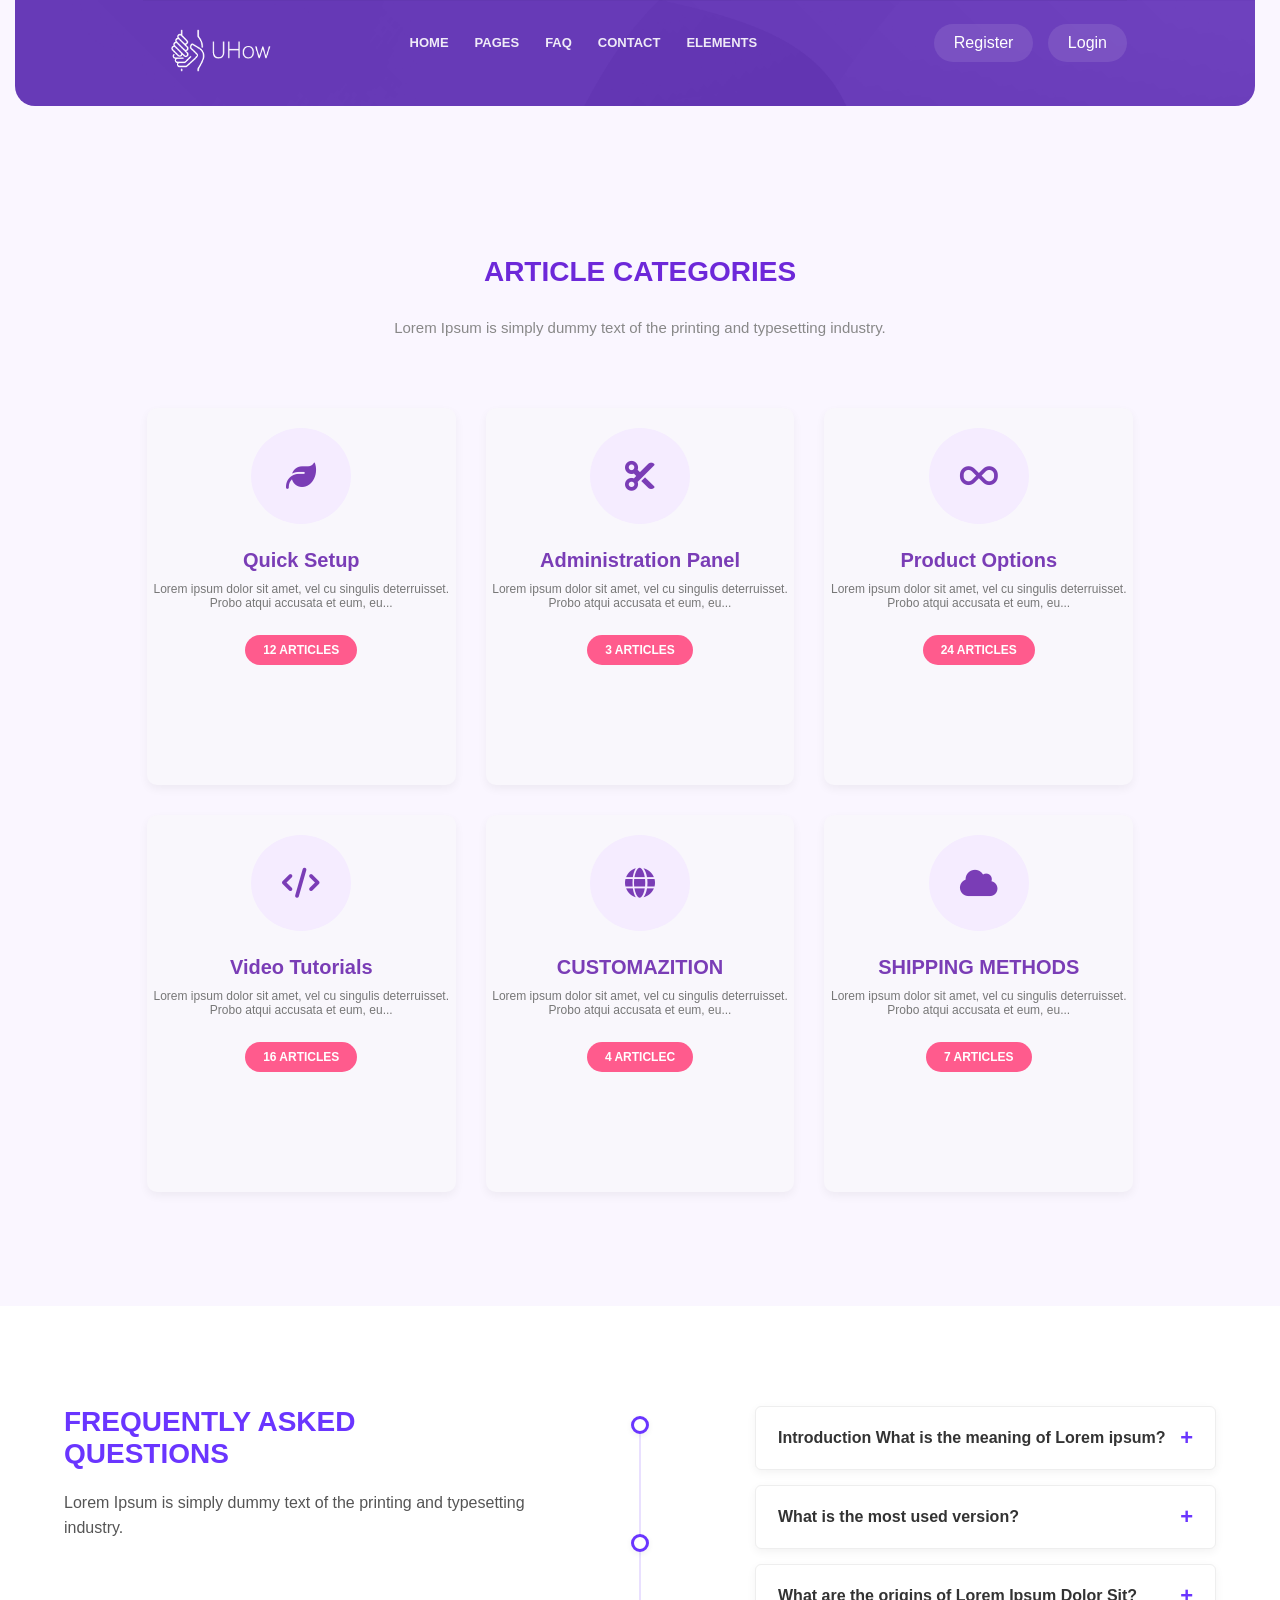
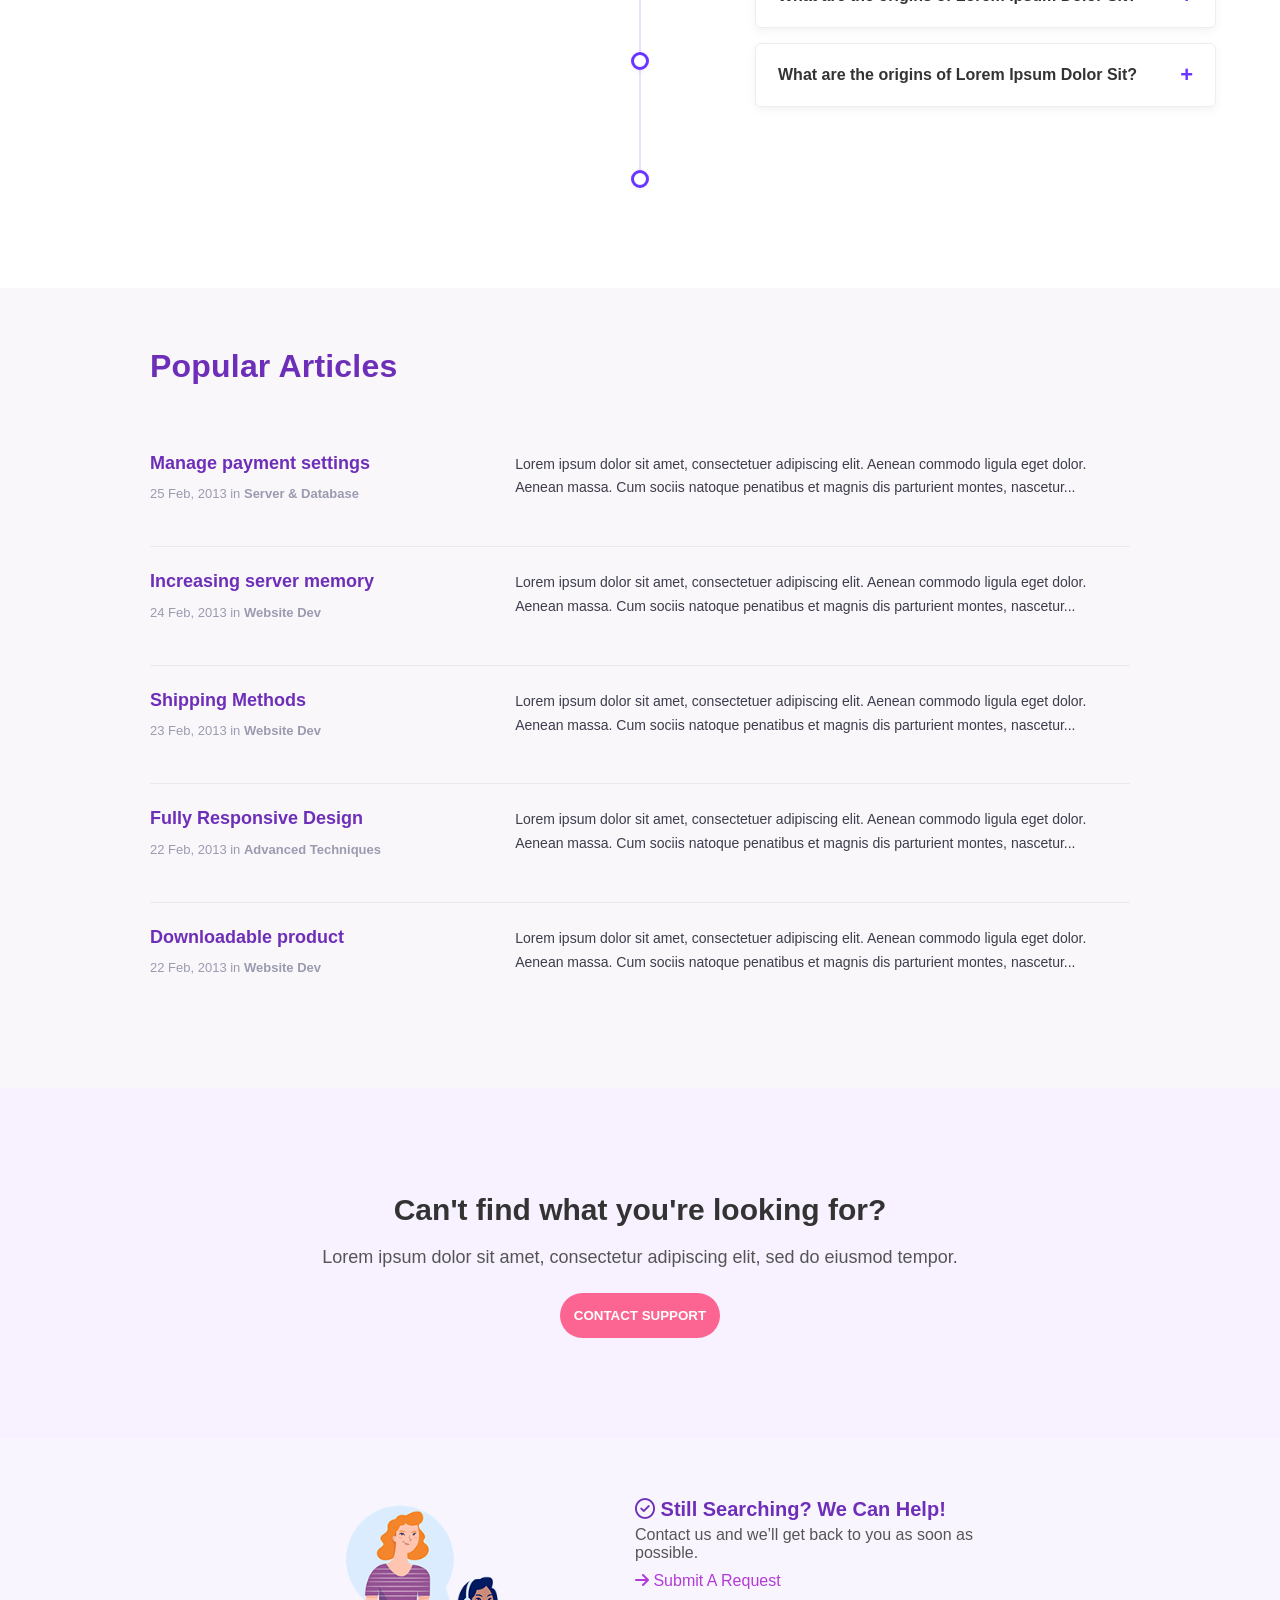
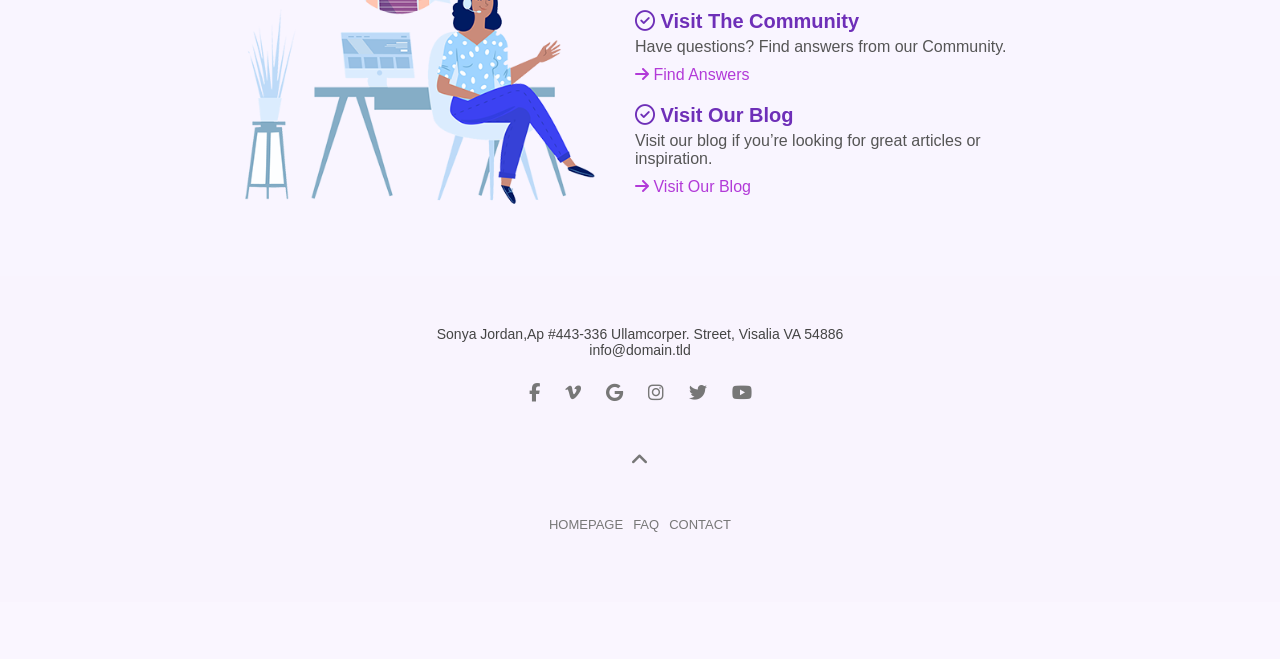
==== index.html @ 8808d0b6 "have changed header and base container by Damir. have added login poopup element into website. have " ====
<!DOCTYPE html>
<html lang="en">

<head>
    <meta charset="UTF-8">
    <meta name="viewport" content="width=device-width, initial-scale=1.0">
    <title>Knowledge Base</title>
    <link rel="stylesheet" href="main.css">
    <link rel="stylesheet" href="https://cdnjs.cloudflare.com/ajax/libs/font-awesome/6.5.0/css/all.min.css">

</head>

<body>

    <header class="header">
        <div class="page-wrapper header-ctr">
            <div class="navbar">
                <div class="logo">
                    <img class="logo-image" src="img/logo (1).png" alt="">
                </div>
                <nav>
                    <ul class="nav-links">
                        <li class="dropdown">
                            <a href="#">Home</a>
                            <div class="dropdown-menu">
                                <ul>
                                    <li><a href="#">Home One</a></li>
                                    <li><a href="#">Home Two</a></li>
                                    <li><a href="#">Home Three</a></li>
                                </ul>
                                <ul>
                                    <li><a href="#">Home Four</a></li>
                                    <li><a href="#">Home Five</a></li>
                                </ul>
                            </div>
                        </li>
                        <li class="dropdown-one">
                            <a href="#">PAGES</a>
                            <div class="dropdown-menu-one">
                                <ul>
                                    <li><a href="#">Article</a></li>
                                    <li><a href="#">Article Two</a></li>
                                    <li><a href="#">Catogory</a></li>
                                    <li><a href="#">Catogory Two</a></li>
                                    <li><a href="#">Tag</a></li>
                                    <li><a href="#">Video Guides</a></li>
                                    <li><a href="#">404 Error</a></li>
                                </ul>
                            </div>
                        </li>
                        <li class="dropdown-two">
                            <a href="#">FAQ</a>
                            <div class="dropdown-menu-two">
                                <ul>
                                    <li><a href="#">Faq</a></li>
                                    <li><a href="#">Faq Two</a></li>


                                </ul>
                            </div>
                        </li>


                        <li><a href="contact.html">Contact</a></li>
                        <li><a href="#">Elements</a></li>
                    </ul>
                </nav>


                <div class="buttons">
                    <a href="#" class="btn register">Register</a>
                    <a href="#" class="btn login" id="btnLoginForwardUI">Login</a>
                </div>
            </div>

            <div class="hero">
                <h1>Welcome to The Knowledge Base</h1>
                <p>How can we help you?</p>
                <div class="search-box">
                    <input type="text" placeholder="Enter search term here">
                    <button><i class="fa-solid fa-magnifying-glass"></i></button>

                </div>
            </div>
        </div>
    </header>

    <main>
        <section class="sctn-1">
            <div class="container">
                <h2 class="container-text">ARTICLE CATEGORIES</h2>
                <p class="container-prgrf">
                    Lorem Ipsum is simply dummy text of the printing and typesetting industry.
                </p>

                <div class="boxes">
                    <!-- 1-ci qutu -->
                    <div class="box">
                        <div class="article">
                            <span class="icone">
                                <i class="fa-solid fa-leaf"></i>
                            </span>
                            <h3 class="article-title">Quick Setup</h3>
                            <p class="article-desc">
                                Lorem ipsum dolor sit amet, vel cu singulis deterruisset. Probo atqui accusata et eum,
                                eu...
                            </p>
                            <a href="#" class="article-badge">12 ARTICLES</a>
                        </div>
                    </div>

                    <!-- 2-ci qutu -->
                    <div class="box">
                        <div class="article">
                            <span class="icone">
                                <i class="fa fa-scissors"></i>
                            </span>
                            <h3 class="article-title">Administration Panel</h3>
                            <p class="article-desc">
                                Lorem ipsum dolor sit amet, vel cu singulis deterruisset. Probo atqui accusata et eum,
                                eu...
                            </p>
                            <a href="#" class="article-badge">3 ARTICLES</a>
                        </div>
                    </div>

                    <!-- 3-cü qutu -->
                    <div class="box">
                        <div class="article">
                            <span class="icone">
                                <i class="fa-solid fa-infinity"></i>
                            </span>
                            <h3 class="article-title">Product Options</h3>
                            <p class="article-desc">
                                Lorem ipsum dolor sit amet, vel cu singulis deterruisset. Probo atqui accusata et eum,
                                eu...
                            </p>
                            <a href="#" class="article-badge">24 ARTICLES</a>
                        </div>
                    </div>
                    <!--4cü qutu-->
                    <div class="box">
                        <div class="article">
                            <span class="icone">
                                <i class="fa-solid fa-code"></i>

                            </span>
                            <h3 class="article-title">Video Tutorials</h3>
                            <p class="article-desc"> Lorem ipsum dolor sit amet, vel cu singulis deterruisset. Probo
                                atqui accusata et eum, eu...</p>
                            <a href="#" class="article-badge">16 ARTICLES</a>
                        </div>
                    </div>
                    <!--5ci qutu -->
                    <div class="box">
                        <div class="article">
                            <span class="icone">
                                <i class="fa-solid fa-globe"></i>

                            </span>
                            <h3 class="article-title">CUSTOMAZITION</h3>
                            <p class="article-desc"> Lorem ipsum dolor sit amet, vel cu singulis deterruisset. Probo
                                atqui accusata et eum, eu...</p>
                            <a href="#" class="article-badge">4 ARTICLEC</a>
                        </div>
                    </div>
                    <!--6cı qutu-->
                    <div class="box">
                        <div class="article">
                            <span class="icone">
                                <i class="fa-solid fa-cloud"></i>


                            </span>
                            <h3 class="article-title">SHIPPING METHODS</h3>
                            <p class="article-desc"> Lorem ipsum dolor sit amet, vel cu singulis deterruisset. Probo
                                atqui accusata et eum, eu...</p>
                            <a href="#" class="article-badge">7 ARTICLES</a>
                        </div>
                    </div>
                </div>
            </div>
        </section>
        <section class="large">
            <div class="large-container">
                <div class="questions">
                    <!-- Sol tərəf -->
                    <div class="left">
                        <h2 class="left-heading">FREQUENTLY ASKED QUESTIONS</h2>
                        <p class="left-text">Lorem Ipsum is simply dummy text of the printing and typesetting industry.
                        </p>
                    </div>
                    <!--sag teref-->
                    <div class="timeline">
                        <div class="timeline-line"></div>
                        <div class="timeline-point"></div>
                        <div class="timeline-point"></div>
                        <div class="timeline-point"></div>
                        <div class="timeline-point"></div>
                    </div>
                    <div class="right">
                        <div class="faq-item">
                            <div class="faq-question">
                                <span>Introduction What is the meaning of Lorem ipsum?</span>
                                <span class="icon">+</span>
                            </div>
                            <div class="faq-answer">
                                <p>Literally it does not mean anything. It is a sequence of words without a sense of
                                    Latin derivation that make up a text also known as filler text, fictitious, blind or
                                    placeholder</p>
                            </div>
                        </div>

                        <div class="faq-item">
                            <div class="faq-question">
                                <span>What is the most used version?</span>
                                <span class="icon">+</span>
                            </div>
                            <div class="faq-answer">
                                <p>The Lorem Ipsum text is used to fill spaces designated to host texts that have not
                                    yet been published. They use programmers, graphic designers, typographers to get a
                                    real impression of the digital / advertising / editorial product they are working
                                    on.</p>
                            </div>
                        </div>

                        <div class="faq-item">
                            <div class="faq-question">
                                <span>What are the origins of Lorem Ipsum Dolor Sit?</span>
                                <span class="icon">+</span>
                            </div>
                            <div class="faq-answer">
                                <p>Duis aute irure dolor in reprehenderit in voluptate velit esse cillum dolore eu
                                    fugiat nulla pariatur. Excepteur sint occaecat cupidatat proident.</p>
                            </div>
                        </div>
                        <div class="faq-item">
                            <div class="faq-question">
                                <span>What are the origins of Lorem Ipsum Dolor Sit?</span>
                                <span class="icon">+</span>
                            </div>
                            <div class="faq-answer">
                                <p>Its origins date back to 45 BC. In fact, his words were randomly extracted from the
                                    De finibus bonorum et malorum , a classic of Latin literature written by Cicero over
                                    2000 years ago</p>
                            </div>
                        </div>
                    </div>
                </div>
            </div>
        </section>
        <!--section3----->
        <section class="popular-articles">
            <div class="list">
                <h2 class="list__heading">Popular Articles</h2>
                <ul class="list__articles">
                    <!--list1-->

                    <li class="list__item">
                        <a href="setting" class="list__link">
                            <div class="list__content">
                                <div class="list__header">
                                    <h3 class="list__title">Manage payment settings</h3>
                                    <span class="list__meta">25 Feb, 2013 in <b>Server & Database</b></span>
                                </div>
                                <p class="list__text">
                                    Lorem ipsum dolor sit amet, consectetuer adipiscing elit. Aenean commodo ligula eget
                                    dolor. Aenean massa. Cum sociis natoque penatibus et magnis dis parturient montes,
                                    nascetur...
                                </p>
                            </div>
                        </a>
                    </li>
                    <!--list2-->
                    <li class="list__item">
                        <a href="setting" class="list__link">
                            <div class="list__content">
                                <div class="list__header">
                                    <h3 class="list__title">Increasing server memory</h3>
                                    <span class="list__meta">24 Feb, 2013 in <b> Website Dev</b></span>
                                </div>
                                <p class="list__text">Lorem ipsum dolor sit amet, consectetuer adipiscing elit. Aenean
                                    commodo ligula eget dolor. Aenean massa. Cum sociis natoque penatibus et magnis dis
                                    parturient montes, nascetur...</p>
                            </div>
                        </a>
                    </li>
                    <!--list3-->
                    <li class="list__item">
                        <a href="setting" class="list__link">
                            <div class="list__content">
                                <div class="list__header">
                                    <h3 class="list__title">Shipping Methods</h3>
                                    <span class="list__meta">23 Feb, 2013 in <b>Website Dev</b></span>
                                </div>
                                <p class="list__text">Lorem ipsum dolor sit amet, consectetuer adipiscing elit. Aenean
                                    commodo ligula eget dolor. Aenean massa. Cum sociis natoque penatibus et magnis dis
                                    parturient montes, nascetur...</p>
                            </div>
                        </a>
                    </li>
                    <!--list4-->
                    <li class="list__item">
                        <a href="settings" class="list__link">
                            <div class="list__content">
                                <div class="list__header">
                                    <h3 class="list__title">Fully Responsive Design</h3>
                                    <span class="list__meta">22 Feb, 2013 in <b> Advanced Techniques</b></span>
                                </div>
                                <p class="list__text">Lorem ipsum dolor sit amet, consectetuer adipiscing elit. Aenean
                                    commodo ligula eget dolor. Aenean massa. Cum sociis natoque penatibus et magnis dis
                                    parturient montes, nascetur...

                                </p>
                            </div>
                        </a>
                    </li>
                    <!--list5-->
                    <li class="list__item">
                        <a href="settings" class="list__link">
                            <div class="list__content">
                                <div class="list__header">
                                    <h3 class="list__title">Downloadable product</h3>
                                    <span class="list__meta">22 Feb, 2013 in <b>Website Dev</b></span>
                                </div>
                                <p class="list__text">Lorem ipsum dolor sit amet, consectetuer adipiscing elit. Aenean
                                    commodo ligula eget dolor. Aenean massa. Cum sociis natoque penatibus et magnis dis
                                    parturient montes, nascetur...</p>
                            </div>
                        </a>
                    </li>
                </ul>



            </div>
        </section>
        <section class="contact-support">
            <div class="support">
                <div class="find">
                    <h2 class="looking">Can't find what you're looking for?</h2>
                    <p class="port">
                        Lorem ipsum dolor sit amet, consectetur adipiscing elit, sed do eiusmod tempor.
                    </p>
                    <button class="btn-support">CONTACT SUPPORT</button>
                </div>
            </div>
        </section>

        <!-- Section 5 -->
        <section class="search">
            <div class="reception">
                <div class="girls">
                    <img src="img/image-1.png" alt="Support illustration" />
                </div>
                <div class="information">
                    <div class="stil">
                        <h4 class="help"><i class="fa-regular fa-circle-check"></i>
                            Still Searching? We Can Help!</h4>
                        <p class="prgrf-stil">
                            Contact us and we’ll get back to you as soon as possible.
                        </p>
                        <a href="#"><i class="fa-solid fa-arrow-right"></i>
                            Submit A Request</a>
                    </div>

                    <div class="stil">
                        <h4 class="help"><i class="fa-regular fa-circle-check"></i>
                            Visit The Community</h4>
                        <p class="prgrf-stil">
                            Have questions? Find answers from our Community.
                        </p>
                        <a href="#"><i class="fa-solid fa-arrow-right"></i>
                            Find Answers</a>
                    </div>

                    <div class="stil">
                        <h4 class="help"><i class="fa-regular fa-circle-check"></i>
                            Visit Our Blog</h4>
                        <p class="prgrf-stil">
                            Visit our blog if you’re looking for great articles or inspiration.
                        </p>
                        <a href="#"><i class="fa-solid fa-arrow-right"></i>
                            Visit Our Blog</a>
                    </div>
                </div>
            </div>
        </section>
    </main>
    <footer>
        <div class="footer-page">
            <div class="footer-container">
                <div class="footer-large">
                    <p class="footer-prgrf">Sonya Jordan,Ap #443-336 Ullamcorper. Street, Visalia VA 54886</p>
                    <p class="prgrf2">info@domain.tld</p>
                </div>

                <ul class="footer-list">
                    <li><a class="footer-icon" href="#"><i class="fa-brands fa-facebook-f"></i></a></li>
                    <li><a class="footer-icon" href="#"><i class="fa-brands fa-vimeo-v"></i></a></li>
                    <li><a class="footer-icon" href="#"><i class="fa-brands fa-google"></i></a></li>
                    <li><a class="footer-icon" href="#"><i class="fa-brands fa-instagram"></i></a></li>
                    <li><a class="footer-icon" href="#"><i class="fa-brands fa-twitter"></i></a></li>
                    <li><a class="footer-icon" href="#"><i class="fa-brands fa-youtube"></i></a></li>
                </ul>

                <div class="footer-arrow">
                    <a href="#"><i class="fa-solid fa-angle-up"></i></a>
                </div>

                <div class="footer-bottom">
                    <a href="#">HOMEPAGE</a>

                    <a href="#">FAQ</a>

                    <a href="#">CONTACT</a>
                </div>
            </div>
        </div>
    </footer>


    <div class="login-popup" id="popupLogin">
        <div class="popup-ctr">
            <div class="popup-items">
                <div class="popup-item">
                    <label for="">Login :</label>
                    <input type="text" name="login" id="login">
                </div>
                <div class="popup-item">
                    <label for="">Password :</label>
                    <input type="password" name="password" id="password">
                </div>
            </div>
            <div class="popup-controls">
                <button id="btnLogin">Login</button>
            </div>
        </div>
        <div id="btnClose">
            <svg width="800px" height="800px" viewBox="0 0 24 24" fill="none" xmlns="http://www.w3.org/2000/svg">
                <g id="Menu / Close_SM">
                    <path id="Vector" d="M16 16L12 12M12 12L8 8M12 12L16 8M12 12L8 16" stroke="#ff0000" stroke-width="2"
                        stroke-linecap="round" stroke-linejoin="round" />
                </g>
            </svg>
        </div>
    </div>
    <script src="script.js"></script>
</body>

</html>
---- main.css ----
* {
    margin: 0;
    padding: 0;
    box-sizing: border-box;
}

body {
    font-family: Arial, sans-serif;
}

.page-wrapper {

    background-image: url('img/header-bg-2.png');
    background-size: cover;
    color: white;
    width: calc(100% - 40px);
    margin: 0 15px;
    border-bottom-right-radius: 20px;
    border-bottom-left-radius: 20px;
}

.header-ctr {
    padding-inline: 10%;
}

.navbar {
    display: flex;
    justify-content: space-between;
    align-items: center;
    padding: 20px 128px;
}


.nav-links {
    list-style: none;
    display: flex;
    gap: 30px;
    align-items: center;
    position: relative;
}

.nav-links li {
    position: relative;
}

.nav-links a {
    text-decoration: none;
    color: white;
    font-weight: 500;
    text-transform: uppercase;
    transition: 0.3s;
}

.nav-links a:hover {
    color: #d1b3ff;
}


.dropdown,
.dropdown-one,
.dropdown-two {
    position: relative;
    z-index: 10;

}

.dropdown-menu,
.dropdown-menu-one,
.dropdown-menu-two {
    position: absolute;
    opacity: 0;
    visibility: hidden;
    pointer-events: none;
    transition: opacity .18s ease, transform .18s ease;
    z-index: 9;
}


.dropdown-menu {
    display: flex;
    gap: 0 20px;
    min-width: 360px;
    left: 50%;
    transform: translateX(-50%) translateY(0);
    background: #c9aad4;
    padding: 16px;
    box-shadow: 0 8px 20px rgba(0, 0, 0, 0.12);
    border-radius: 2px;
}

.dropdown:hover .dropdown-menu,
.dropdown-one:hover .dropdown-menu-one,
.dropdown-two:hover .dropdown-menu-two {
    opacity: 1;
    visibility: visible;
    pointer-events: auto;
    transform: translateY(0);
}


.dropdown a,
.dropdown-one a,
.dropdown-two a {
    text-decoration: none;
    color: #333;
    font-weight: 500;
    padding: 8px 12px;
    display: inline-block;
    transition: color 0.2s ease;
}

.dropdown a:hover,
.dropdown-one a:hover,
.dropdown-two a:hover {
    color: #007bff;
}


.dropdown-menu-one,
.dropdown-menu-two {
    left: 50%;
    transform: translateX(-50%) translateY(0);
    background: #c9aad4;
    padding: 14px;
    box-shadow: 0 8px 20px rgba(0, 0, 0, 0.12);
    border-radius: 2px;
    min-width: 200px;
}



.buttons .btn {
    text-decoration: none;
    background-color: rgba(255, 255, 255, 0.1);
    padding: 10px 20px;
    border-radius: 30px;
    color: rgb(255, 255, 255);
    margin-left: 10px;
    transition: 0.3s;
}

.buttons .btn:hover {
    background-color: rgba(255, 255, 255, 0.3);
}

button i {
    color: #6b3acb;
    font-size: 18px;
}



.hero {
    text-align: center;
    padding-block: 150px;
    display: none;
}

.hero h1 {
    font-size: 36px;
    font-weight: bold;
}

.hero p {
    font-size: 18px;
    color: #ddd;
    margin-top: 10px;
}

.search-box {
    margin-top: 30px;
    display: inline-flex;
    align-items: center;
    background-color: white;
    border-radius: 6px;
    overflow: hidden;
}

.search-box input {
    border: none;
    padding: 15px 20px;
    width: 350px;
    font-size: 16px;
}

.search-box button {
    background: none;
    border: none;
    font-size: 20px;
    padding: 10px 15px;
    cursor: pointer;
    color: #6b3acb;
}

/*======================CONTAINER====================*/
.sctn-1 {
    height: 700px;

}

.container-text {
    font-size: 40px;
    color: #6b3acb;
    display: flex;
    justify-content: center;
    padding-top: 90px;
}

.container-prgrf {

    display: flex;
    justify-content: center;
    line-height: 60px;
}

/*================article categories===========*/
body {
    font-family: "Poppins", sans-serif;
    background-color: #faf6ff;
    color: #333;
    margin: 0;
    padding: 0;
}

.sctn-1 {
    text-align: center;
    padding: 60px 20px;
    height: 1200px;
}

.container-text {
    color: #6d28d9;
    font-size: 28px;
    font-weight: 600;
    margin-bottom: 10px;
    text-transform: uppercase;
}

.container-prgrf {
    color: #888;
    font-size: 15px;
    margin-bottom: 50px;
}

.boxes {
    display: flex;
    justify-content: center;

    gap: 30px;
    flex-wrap: wrap;
}

.box {
    background: #f9f7fc;
    border-radius: 10px;
    box-shadow: 0 4px 10px rgba(0, 0, 0, 0.05);
    width: calc((100% - 30px) / 4);
    height: 377px;
    padding: 40px 25px;
    transition: 0.3s ease;

}

.box:hover {
    transform: translateY(-5px);
    box-shadow: 0 8px 20px rgba(0, 0, 0, 0.1);
}

.icone {
    background: #f5ecff;
    border-radius: 50%;
    width: 118px;
    height: 114px;
    display: flex;
    justify-content: center;
    align-items: center;
    margin: 0 auto 25px auto;
    font-size: 40px;
    color: #7a3db6;
}

.article-title {
    color: #7a3db6;
    font-size: 28px;
    font-weight: 600;
    margin-bottom: 10px;
}

.article-desc {
    color: #777;
    font-size: 16px;
    margin-bottom: 25px;
}

.article-badge {
    display: inline-block;
    background: #ff5b8d;
    color: white;
    font-size: 12px;
    font-weight: 600;
    padding: 8px 18px;
    border-radius: 20px;
    text-decoration: none;
    transition: 0.3s;
}

.article-badge:hover {
    background: #e14a7a;
}

/*===============section 2===================*/
.large {
    padding: 100px 0;
    background-color: #fff;
}

.large-container {
    width: 90%;
    max-width: 1200px;
    margin: 0 auto;
}

.questions {
    display: flex;
    align-items: flex-start;
    justify-content: space-between;
    gap: 80px;
}

.left {
    flex: 1;
}

.left-heading {
    color: #6a35ff;
    font-size: 28px;
    font-weight: 700;
    margin-bottom: 20px;
}

.left-text {
    color: #555;
    line-height: 1.6;
}

.questions {
    display: grid;
    grid-template-columns: 1fr 70px 1fr;
    align-items: start;
    gap: 0 80px;
}

.timeline {
    position: relative;
    display: flex;
    flex-direction: column;
    align-items: center;
    gap: 100px;
    padding-top: 10px;
}

.timeline .timeline-line {
    position: absolute;
    top: 12px;
    bottom: 12px;
    left: 50%;
    width: 2px;
    transform: translateX(-50%);
    background: #e9e0ff;
    z-index: 1;
    border-radius: 2px;
}


.timeline-point {
    z-index: 2;
    width: 18px;
    height: 18px;
    border-radius: 50%;
    border: 3px solid #6a35ff;
    background: white;
    box-shadow: 0 2px 6px rgba(0, 0, 0, 0.06);
    transition: background-color 0.25s, transform 0.25s, border-color 0.25s;
}


.timeline-point.active {
    background: #6a35ff;
    transform: scale(1.05);
    border-color: #6a35ff;
}


.right {
    flex: 1;
    display: flex;
    flex-direction: column;
    gap: 15px;
}

.faq-item {
    border: 1px solid #eee;
    border-radius: 6px;
    padding: 18px 22px;
    box-shadow: 0 3px 10px rgba(0, 0, 0, 0.05);
    background: #fff;
    transition: all 0.3s ease;
}

.faq-item:hover {
    box-shadow: 0 5px 15px rgba(0, 0, 0, 0.1);
}

.faq-question {
    display: flex;
    justify-content: space-between;
    align-items: center;
    cursor: pointer;
    font-weight: 600;
    color: #333;
}

.icon {
    font-size: 22px;
    color: #6a35ff;
    transition: transform 0.3s ease;
}

.faq-answer {
    display: none;
    margin-top: 10px;
    color: #555;
    line-height: 1.5;
}

.faq-item.active .faq-answer {
    display: block;
}

.faq-item.active .icon {
    transform: rotate(45deg);
}

/*=====================section3===============*/
.popular-articles {
    background: #faf7fb;
    padding: 60px 24px;
    height: 800px;
    color: #333443;
}

.popular-articles .list {
    max-width: 980px;
    margin: 0 auto;
}


.list__heading {
    font-size: 32px;
    font-weight: 700;
    color: #6e2fb8;
    margin: 0 0 44px 0;
    letter-spacing: 0.2px;
}


.list__articles {
    list-style: none;
    margin: 0;
    padding: 0;
}

.list__item {
    padding: 24px 0;
    border-bottom: 1px solid rgba(0, 0, 0, 0.06);
    display: block;
}

.list__link {
    display: block;
    text-decoration: none;
    color: inherit;
    padding: 0;
}

.list__content {
    display: flex;
    gap: 32px;
    align-items: flex-start;
}


.list__header {
    flex: 0 0 34%;
    min-width: 200px;
}


.list__title {
    margin: 0 0 10px 0;
    font-size: 18px;
    font-weight: 700;
    color: #6e2fb8;
    line-height: 1.2;
}

.list__meta {
    display: inline-block;
    font-size: 13px;
    color: #9b9bb0;
}

.list__text {
    flex: 1 1 66%;
    margin: 0;
    font-size: 14px;
    line-height: 1.7;
    color: #333443;
    opacity: 0.95;
}


.list__link:focus,
.list__link:hover {
    outline: none;
    background: rgba(110, 47, 184, 0.03);
}

.list__link:focus .list__title,
.list__link:hover .list__title {
    text-decoration: underline;
}

.list__item:last-child {
    border-bottom: none;
    padding-bottom: 0;
}

/*=================section 4=============*/

.support {
    width: 100%;
    height: 350px;
    display: flex;
    justify-content: center;
    align-items: center;
    background: #f8f1ff;
    text-align: center;
    flex-direction: column;
}

.looking {
    font-size: 30px;
    line-height: 45px;
    margin-bottom: 15px;
    color: #333;
}

.port {
    font-size: 18px;
    color: #555;
    margin-bottom: 25px;
}

.btn-support {
    border-radius: 25px;
    height: 45px;
    background-color: #fc6591;
    color: white;
    width: 160px;
    font-weight: bold;
    border: none;
    cursor: pointer;
    transition: background-color 0.3s ease;
}

.btn-support:hover {
    background-color: #ff4d84;
}

/* SEARCH SECTION */
.reception {
    display: flex;
    justify-content: center;
    align-items: center;
    gap: 40px;
    flex-wrap: wrap;
    padding: 60px 20px;
    background-color: #f9f5ff;
}

.girls img {
    width: 350px;
    max-width: 100%;
}

.information {
    max-width: 400px;
}

.help {
    font-size: 20px;
    color: #6e2fb8;
    margin-bottom: 5px;
}

.prgrf-stil {
    color: #555;
    font-size: 16px;
    margin-bottom: 10px;
}

a {
    display: inline-block;
    color: #b23ad8;
    text-decoration: none;
    font-weight: 500;
    margin-bottom: 20px;
}

a:hover {
    text-decoration: underline;
}

/*===============footer==========*/
.footer-page {
    background-color: #f9f4fe;
    padding: 50px 0;
    text-align: center;
}

.footer-container {
    display: flex;
    flex-direction: column;
    align-items: center;
    gap: 25px;
}

.footer-prgrf,
.prgrf2 {
    color: #444;
    font-size: 14px;
    margin: 0;
}

.footer-list {
    display: flex;
    justify-content: center;
    align-items: center;
    gap: 25px;
    list-style: none;
    padding: 0;
    margin: 0;
}

.footer-icon {
    color: #777;
    font-size: 18px;
    transition: color 0.3s ease;
}

.footer-icon:hover {
    color: #5c00e6;
}

.footer-arrow {
    font-size: 20px;
}

.footer-arrow a {
    color: #777;
    transition: color 0.3s ease;
}

.footer-arrow a:hover {
    color: #5c00e6;
}

.footer-bottom {
    display: flex;
    justify-content: center;
    align-items: center;
    gap: 10px;
}

.footer-bottom a {
    text-decoration: none;
    color: #777;
    font-size: 13px;
    transition: color 0.3s ease;
}

.footer-bottom a:hover {
    color: #5c00e6;
}


/*================@media secren and========*/
@media screen and (max-width: 1000px) {

    .nav-links a {

        display: none;
    }

    .buttons {
        display: none;
    }
}

@media screen and (min-width: 1000px) {
    .logo-image {
        width: 100px;
    }

}

@media screen and (min-width:960px) and (max-width:1410px) {
    .box {
        width: calc((100% - 5px) / 4);
        height: 377px;
        padding: 20px 2px;

    }

    .icone {
        width: 100px;
        height: 96px;
        font-size: 30px;

    }

    .article-title {

        font-size: 20px;


    }

    .article-desc {
        color: #777;
        font-size: 12px;
        margin-bottom: 25px;
    }

    .article-badge {

        font-size: 12px;
        font-weight: 600;
        padding: 8px 18px;

    }
}

@media screen and (min-width:640px) and (max-width:960px) {
    .box {
        width: calc((100% - 5px) / 3);
        height: 327px;
        padding: 20px 2px;

    }

    .popular-articles {
        height: 1195px;

    }

    .sctn-1 {

        height: 1356px;
    }

    .article-desc {

        font-size: 13px;

    }

    .article-title {

        font-size: 23px;


    }

}

@media screen and (max-width:940px) {
    .list__content {
        display: inline-block;
    }

}

@media screen and (max-width:768px) {
    .box {
        width: calc((100% - 5px) / 1);
        height: 327px;
        padding: 20px 2px;

    }

    .sctn-1 {

        height: 2418px;
    }

}

@media screen and (max-width:640px) {
    .timeline {
        display: none;
    }

    .questions {
        display: inline;
    }

    .popular-articles {
        height: 1192px;

    }

}

@media screen and (max-width:383px) {
    .popular-articles {
        height: 1280px;

    }

    .search-box input {

        width: 197px;
        font-size: 15px;
    }
}

@media screen and (max-width:470px) {

    .search-box input {

        width: 197px;
        font-size: 15px;
    }

    .sctn-1 {
        height: 2490px;
    }
}




/*=====================CONTACT.HTML================*/





.navbar {

    color: #fff;
    padding: 18px 0;
    position: sticky;
    top: 0;
    z-index: 50;
    box-shadow: 0 1px 0 rgba(0, 0, 0, 0.03) inset;
}

.navbar .logo {
    color: #fff;
    font-weight: 700;
    font-size: 20px;
    margin-left: 28px;
    text-decoration: none;
    display: inline-block;
}

.navbar nav {
    float: right;
    margin-right: 28px;
}

.navbar nav ul {
    margin: 0;
    padding: 0;
    list-style: none;
    display: flex;
    gap: 22px;
    align-items: center;
}

.navbar nav a {
    color: rgba(255, 255, 255, 0.95);
    text-decoration: none;
    text-transform: uppercase;
    font-weight: 600;
    font-size: 13px;
    opacity: 0.95;
    padding: 6px 2px;
}

.navbar nav a.active {
    color: #fff;
    border-bottom: 2px solid rgba(255, 255, 255, 0.12);
    padding-bottom: 4px;
}


main.contact {
    max-width: 1100px;
    margin: 36px auto;
    padding: 0 20px 80px;
}


main.contact .card {
    background: #fff;
    border-radius: 4px;
    padding: 44px;
    box-shadow: 0 10px 30px rgba(22, 10, 40, 0.06);
}

main.contact h1 {
    margin: 0 0 14px;
    font-size: 34px;
    color: #222;
}

main.contact p {
    margin: 0 0 28px;
    color: #666;
    line-height: 1.6;
}


.card .two-col {
    display: grid;
    grid-template-columns: 1fr 320px;
    gap: 36px;
    align-items: start;
}


.two-col .contact-form {
    width: 100%;
}

.contact-form label {
    display: block;
    margin-bottom: 6px;
    color: #444;
    font-size: 13px;
}

.contact-form input[type="text"],
.contact-form input[type="email"],
.contact-form textarea {
    width: 100%;
    padding: 12px 14px;
    border: 1px solid #efeaf3;
    border-radius: 3px;
    background: #fff;
    font-size: 14px;
    color: #333;
    margin-bottom: 16px;
    outline: none;
    transition: box-shadow .15s ease, border-color .15s ease;
}

.contact-form input:focus,
.contact-form textarea:focus {
    border-color: rgba(106, 53, 255, 0.22);
    box-shadow: 0 6px 18px rgba(106, 53, 255, 0.06);
}

.contact-form textarea {
    min-height: 140px;
    resize: vertical;
}

.contact-form button {
    background: #ff6b9a;
    color: #fff;
    border: none;
    padding: 10px 22px;
    border-radius: 22px;
    font-weight: 700;
    cursor: pointer;
    box-shadow: 0 6px 18px rgba(255, 107, 154, 0.12);
    transition: transform .12s ease, box-shadow .12s ease;
}

.contact-form button:hover {
    transform: translateY(-2px);
}


.contact-info {
    font-size: 14px;
    color: #9472f0;
}

.contact-info h3 {
    margin: 0 0 14px;
    color: #222;
    font-size: 18px;
}

.contact-info p {
    margin: 8px 0;
    color: #6a35ff;
}

.breadcrumb {
    color: #999;
    font-size: 13px;
    margin-bottom: 12px;
}

/*================ @media screen and=============== */
@media (max-width: 980px) {
    .card {
        padding: 28px;
    }

    .card .two-col {
        grid-template-columns: 1fr;
    }

    .navbar .logo {
        margin-left: 16px;
    }

    .navbar nav {
        margin-right: 16px;
    }

    .navbar nav a {
        margin-left: 10px;
        font-size: 12px;
    }
}

@media (max-width: 420px) {
    main.contact h1 {
        font-size: 22px;
    }

    .card {
        padding: 18px;
    }
}


#popupLogin {
    visibility: hidden;
    z-index: -3;
}

#popupLogin.active {
    visibility: visible;
    width: 100%;
    height: 100vh;
    position: fixed;
    background-color: white;
    top: 0;
    left: 0;
    z-index: 100;
    display: flex;
    align-items: center;
    justify-content: center;

    .popup-ctr {
        padding: 50px 30px;
        width: 280px;
        height: 280px;
        box-shadow: rgba(99, 99, 99, 0.2) 0px 2px 8px 0px;
        user-select: none;

        .popup-item {
            padding-block: 10px;

            label {
                display: block;
                width: 80px;
                margin-bottom: 5px;
                padding-block: 3px;
            }

            input {
                width: 100%;
                border: none;
                outline: 0;
                box-shadow: rgba(0, 0, 0, 0.05) 0px 6px 24px 0px, rgba(0, 0, 0, 0.08) 0px 0px 0px 1px;
                padding: 5px;
            }
        }

        .popup-controls {
            padding: 15px 20px;

            button {
                background-color: #f8f9fa;
                color: black;
                font-weight: bold;
                width: 100%;
                border: none;
                padding: 10px 15px;
                box-shadow: rgba(0, 0, 0, 0.15) 0px 3px 3px 0px;
                letter-spacing: 1px;
                line-height: 18px;

                &:hover {
                    scale: 1.1;
                    font-weight: 300;
                }

                &:active {
                    scale: 1;
                    font-weight: 600;
                }
            }
        }
    }
}

#btnClose {
    position: absolute;
    display: inline-block;
    right: 20px;
    top: 20px;
    margin-right: 10px;

    svg {
        width: 48px;
        height: 48px;
    }

    &:hover {
        scale: 1.1;
        cursor: pointer;
    }

    &:active {
        scale: 1;
    }
}
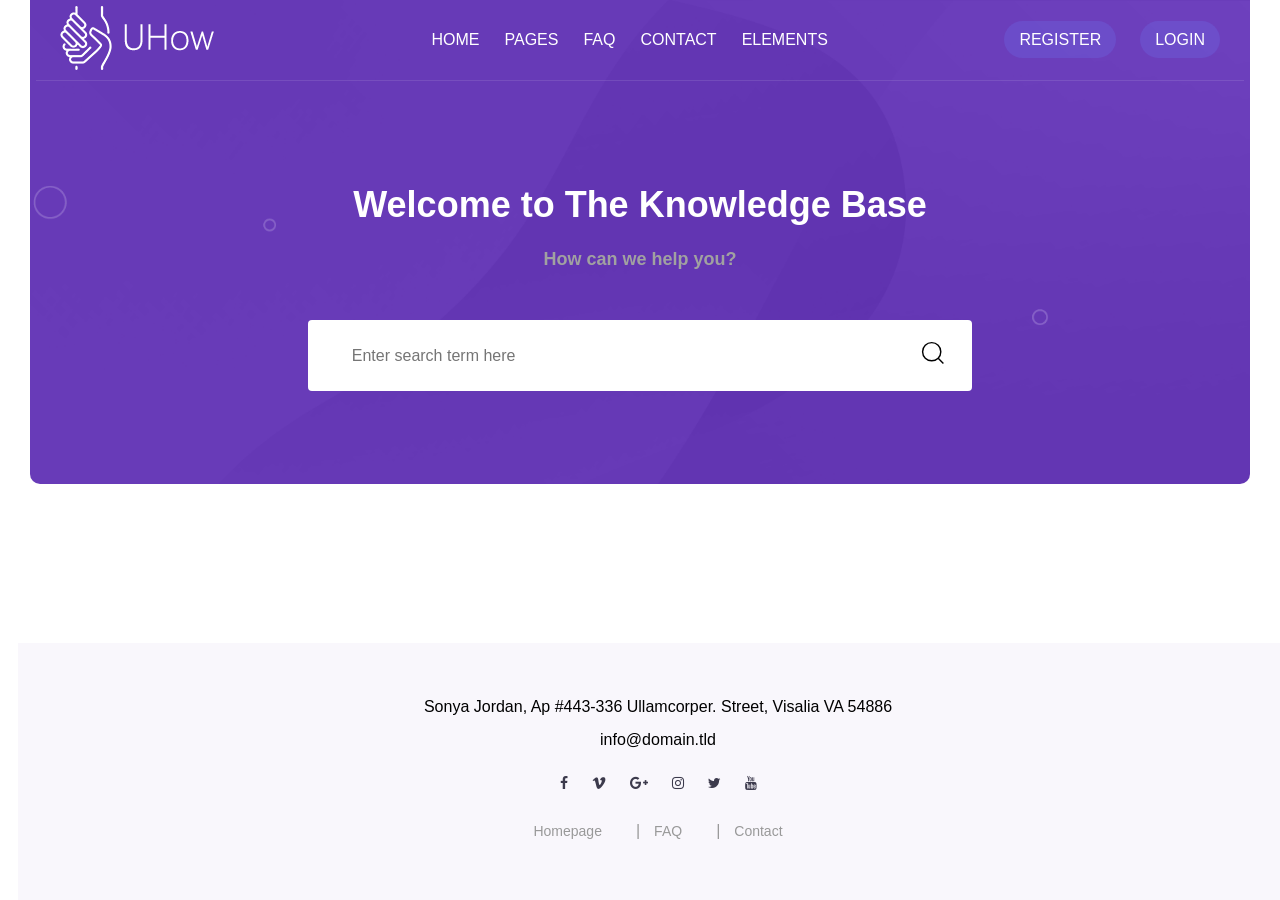
==== commit 7c0a1ccd: "deyisiklik" ====
--- a/index.html
+++ b/index.html
@@ -1,451 +1,105 @@
 <!DOCTYPE html>
 <html lang="en">
-
 <head>
-    <meta charset="UTF-8">
-    <meta name="viewport" content="width=device-width, initial-scale=1.0">
-    <title>Knowledge Base</title>
-    <link rel="stylesheet" href="main.css">
-    <link rel="stylesheet" href="https://cdnjs.cloudflare.com/ajax/libs/font-awesome/6.5.0/css/all.min.css">
-
+  <meta charset="UTF-8">
+  <meta name="viewport" content="width=device-width, initial-scale=1.0">
+  <title>Document</title>
+  <link rel="stylesheet" href="./style.css">
+  <link rel="stylesheet" href="https://cdnjs.cloudflare.com/ajax/libs/font-awesome/4.7.0/css/font-awesome.min.css">
 </head>
-
 <body>
-
-    <header class="header">
-        <div class="page-wrapper header-ctr">
-            <div class="navbar">
-                <div class="logo">
-                    <img class="logo-image" src="img/logo (1).png" alt="">
+  <div class="page">
+    <header class="tm-header">
+      <div class="uk-background" style="background-image: url(image/header-bg-2.png);">
+     
+        <div class="uk-navbar-container">
+          <div class="uk-container">
+            <nav class="tm-main-navbar">
+              <div class="uk-navbar-left">
+                <a href="index.html" class="uk-navbar-item uk-logo">
+                  <img src="image/logo.png" alt="">
+                </a>
+              </div>
+              <div class="uk-navbar-center">
+                <ul class="uk-navbar-nav">
+                  <li><a href="">HOME</a></li>
+                  <li><a href="">PAGES</a></li>
+                  <li><a href="">FAQ</a></li>
+                  <li><a href="">CONTACT</a></li>
+                  <li><a href="">ELEMENTS</a></li>
+                </ul>
+              </div>
+              <div class="uk-navbar-right">
+                <div class="register">
+                  <div class="uk-text-uppercase">
+                    <a href="#">REGISTER</a>
+                  </div>
                 </div>
-                <nav>
-                    <ul class="nav-links">
-                        <li class="dropdown">
-                            <a href="#">Home</a>
-                            <div class="dropdown-menu">
-                                <ul>
-                                    <li><a href="#">Home One</a></li>
-                                    <li><a href="#">Home Two</a></li>
-                                    <li><a href="#">Home Three</a></li>
-                                </ul>
-                                <ul>
-                                    <li><a href="#">Home Four</a></li>
-                                    <li><a href="#">Home Five</a></li>
-                                </ul>
-                            </div>
-                        </li>
-                        <li class="dropdown-one">
-                            <a href="#">PAGES</a>
-                            <div class="dropdown-menu-one">
-                                <ul>
-                                    <li><a href="#">Article</a></li>
-                                    <li><a href="#">Article Two</a></li>
-                                    <li><a href="#">Catogory</a></li>
-                                    <li><a href="#">Catogory Two</a></li>
-                                    <li><a href="#">Tag</a></li>
-                                    <li><a href="#">Video Guides</a></li>
-                                    <li><a href="#">404 Error</a></li>
-                                </ul>
-                            </div>
-                        </li>
-                        <li class="dropdown-two">
-                            <a href="#">FAQ</a>
-                            <div class="dropdown-menu-two">
-                                <ul>
-                                    <li><a href="#">Faq</a></li>
-                                    <li><a href="#">Faq Two</a></li>
-
-
-                                </ul>
-                            </div>
-                        </li>
-
-
-                        <li><a href="contact.html">Contact</a></li>
-                        <li><a href="#">Elements</a></li>
-                    </ul>
-                </nav>
-
-
-                <div class="buttons">
-                    <a href="#" class="btn register">Register</a>
-                    <a href="#" class="btn login" id="btnLoginForwardUI">Login</a>
+                <div class="login">
+                  <div class="uk-text-uppercase">
+                    <a href="#">LOGIN</a>
+                  </div>
                 </div>
+              </div>
+            </nav>
+          </div>
+        </div>
+      </div>
+      <div class = "uk-background-in" style="background-image: url(image/header-bg-2.png)">
+        <div class="uk-container2">
+          <div class="ik-text-center">
+            <div class="uk-light">
+              <h1 class="uk-margin-small">Welcome to The Knowledge Base</h1>
+              <h4 class="uk-margin-small uk-text-muted">How can we help you?</h4>
             </div>
-
-            <div class="hero">
-                <h1>Welcome to The Knowledge Base</h1>
-                <p>How can we help you?</p>
-                <div class="search-box">
-                    <input type="text" placeholder="Enter search term here">
-                    <button><i class="fa-solid fa-magnifying-glass"></i></button>
-
+            <form method="GET" action="#" class="uk-margin-medium-top">
+              <div class="easy-autocomplete">
+                <input class="uk-search-input"
+                  type="search"
+                  placeholder="Enter search term here"
+                  id="autocomplete-input"
+                  autocomplete="off">
+                <div class="easy-autocomplete-container" id="eac-container-autocomplete-input">
+                  <ul></ul>
                 </div>
-            </div>
+              </div>
+              <button type="submit" class="uk-search-icon-flip" data-uk-search-icon="icon: search; ratio: 1.3;">
+                <svg width="26" height="26" viewBox="0 0 20 20" xmlns="http://www.w3.org/2000/svg" data-svg="search">
+                  <circle fill="none" stroke="#000" stroke-width="1.1" cx="9" cy="9" r="7"></circle>
+                  <path fill="none" stroke="#000" stroke-width="1.1" d="M14,14 L18,18 L14,14 Z"></path>
+                </svg>
+              </button>
+            </form>
+          </div>
         </div>
+      </div>
+      </div>
     </header>
 
-    <main>
-        <section class="sctn-1">
-            <div class="container">
-                <h2 class="container-text">ARTICLE CATEGORIES</h2>
-                <p class="container-prgrf">
-                    Lorem Ipsum is simply dummy text of the printing and typesetting industry.
-                </p>
-
-                <div class="boxes">
-                    <!-- 1-ci qutu -->
-                    <div class="box">
-                        <div class="article">
-                            <span class="icone">
-                                <i class="fa-solid fa-leaf"></i>
-                            </span>
-                            <h3 class="article-title">Quick Setup</h3>
-                            <p class="article-desc">
-                                Lorem ipsum dolor sit amet, vel cu singulis deterruisset. Probo atqui accusata et eum,
-                                eu...
-                            </p>
-                            <a href="#" class="article-badge">12 ARTICLES</a>
-                        </div>
-                    </div>
-
-                    <!-- 2-ci qutu -->
-                    <div class="box">
-                        <div class="article">
-                            <span class="icone">
-                                <i class="fa fa-scissors"></i>
-                            </span>
-                            <h3 class="article-title">Administration Panel</h3>
-                            <p class="article-desc">
-                                Lorem ipsum dolor sit amet, vel cu singulis deterruisset. Probo atqui accusata et eum,
-                                eu...
-                            </p>
-                            <a href="#" class="article-badge">3 ARTICLES</a>
-                        </div>
-                    </div>
-
-                    <!-- 3-cü qutu -->
-                    <div class="box">
-                        <div class="article">
-                            <span class="icone">
-                                <i class="fa-solid fa-infinity"></i>
-                            </span>
-                            <h3 class="article-title">Product Options</h3>
-                            <p class="article-desc">
-                                Lorem ipsum dolor sit amet, vel cu singulis deterruisset. Probo atqui accusata et eum,
-                                eu...
-                            </p>
-                            <a href="#" class="article-badge">24 ARTICLES</a>
-                        </div>
-                    </div>
-                    <!--4cü qutu-->
-                    <div class="box">
-                        <div class="article">
-                            <span class="icone">
-                                <i class="fa-solid fa-code"></i>
-
-                            </span>
-                            <h3 class="article-title">Video Tutorials</h3>
-                            <p class="article-desc"> Lorem ipsum dolor sit amet, vel cu singulis deterruisset. Probo
-                                atqui accusata et eum, eu...</p>
-                            <a href="#" class="article-badge">16 ARTICLES</a>
-                        </div>
-                    </div>
-                    <!--5ci qutu -->
-                    <div class="box">
-                        <div class="article">
-                            <span class="icone">
-                                <i class="fa-solid fa-globe"></i>
-
-                            </span>
-                            <h3 class="article-title">CUSTOMAZITION</h3>
-                            <p class="article-desc"> Lorem ipsum dolor sit amet, vel cu singulis deterruisset. Probo
-                                atqui accusata et eum, eu...</p>
-                            <a href="#" class="article-badge">4 ARTICLEC</a>
-                        </div>
-                    </div>
-                    <!--6cı qutu-->
-                    <div class="box">
-                        <div class="article">
-                            <span class="icone">
-                                <i class="fa-solid fa-cloud"></i>
-
-
-                            </span>
-                            <h3 class="article-title">SHIPPING METHODS</h3>
-                            <p class="article-desc"> Lorem ipsum dolor sit amet, vel cu singulis deterruisset. Probo
-                                atqui accusata et eum, eu...</p>
-                            <a href="#" class="article-badge">7 ARTICLES</a>
-                        </div>
-                    </div>
-                </div>
-            </div>
-        </section>
-        <section class="large">
-            <div class="large-container">
-                <div class="questions">
-                    <!-- Sol tərəf -->
-                    <div class="left">
-                        <h2 class="left-heading">FREQUENTLY ASKED QUESTIONS</h2>
-                        <p class="left-text">Lorem Ipsum is simply dummy text of the printing and typesetting industry.
-                        </p>
-                    </div>
-                    <!--sag teref-->
-                    <div class="timeline">
-                        <div class="timeline-line"></div>
-                        <div class="timeline-point"></div>
-                        <div class="timeline-point"></div>
-                        <div class="timeline-point"></div>
-                        <div class="timeline-point"></div>
-                    </div>
-                    <div class="right">
-                        <div class="faq-item">
-                            <div class="faq-question">
-                                <span>Introduction What is the meaning of Lorem ipsum?</span>
-                                <span class="icon">+</span>
-                            </div>
-                            <div class="faq-answer">
-                                <p>Literally it does not mean anything. It is a sequence of words without a sense of
-                                    Latin derivation that make up a text also known as filler text, fictitious, blind or
-                                    placeholder</p>
-                            </div>
-                        </div>
-
-                        <div class="faq-item">
-                            <div class="faq-question">
-                                <span>What is the most used version?</span>
-                                <span class="icon">+</span>
-                            </div>
-                            <div class="faq-answer">
-                                <p>The Lorem Ipsum text is used to fill spaces designated to host texts that have not
-                                    yet been published. They use programmers, graphic designers, typographers to get a
-                                    real impression of the digital / advertising / editorial product they are working
-                                    on.</p>
-                            </div>
-                        </div>
-
-                        <div class="faq-item">
-                            <div class="faq-question">
-                                <span>What are the origins of Lorem Ipsum Dolor Sit?</span>
-                                <span class="icon">+</span>
-                            </div>
-                            <div class="faq-answer">
-                                <p>Duis aute irure dolor in reprehenderit in voluptate velit esse cillum dolore eu
-                                    fugiat nulla pariatur. Excepteur sint occaecat cupidatat proident.</p>
-                            </div>
-                        </div>
-                        <div class="faq-item">
-                            <div class="faq-question">
-                                <span>What are the origins of Lorem Ipsum Dolor Sit?</span>
-                                <span class="icon">+</span>
-                            </div>
-                            <div class="faq-answer">
-                                <p>Its origins date back to 45 BC. In fact, his words were randomly extracted from the
-                                    De finibus bonorum et malorum , a classic of Latin literature written by Cicero over
-                                    2000 years ago</p>
-                            </div>
-                        </div>
-                    </div>
-                </div>
-            </div>
-        </section>
-        <!--section3----->
-        <section class="popular-articles">
-            <div class="list">
-                <h2 class="list__heading">Popular Articles</h2>
-                <ul class="list__articles">
-                    <!--list1-->
-
-                    <li class="list__item">
-                        <a href="setting" class="list__link">
-                            <div class="list__content">
-                                <div class="list__header">
-                                    <h3 class="list__title">Manage payment settings</h3>
-                                    <span class="list__meta">25 Feb, 2013 in <b>Server & Database</b></span>
-                                </div>
-                                <p class="list__text">
-                                    Lorem ipsum dolor sit amet, consectetuer adipiscing elit. Aenean commodo ligula eget
-                                    dolor. Aenean massa. Cum sociis natoque penatibus et magnis dis parturient montes,
-                                    nascetur...
-                                </p>
-                            </div>
-                        </a>
-                    </li>
-                    <!--list2-->
-                    <li class="list__item">
-                        <a href="setting" class="list__link">
-                            <div class="list__content">
-                                <div class="list__header">
-                                    <h3 class="list__title">Increasing server memory</h3>
-                                    <span class="list__meta">24 Feb, 2013 in <b> Website Dev</b></span>
-                                </div>
-                                <p class="list__text">Lorem ipsum dolor sit amet, consectetuer adipiscing elit. Aenean
-                                    commodo ligula eget dolor. Aenean massa. Cum sociis natoque penatibus et magnis dis
-                                    parturient montes, nascetur...</p>
-                            </div>
-                        </a>
-                    </li>
-                    <!--list3-->
-                    <li class="list__item">
-                        <a href="setting" class="list__link">
-                            <div class="list__content">
-                                <div class="list__header">
-                                    <h3 class="list__title">Shipping Methods</h3>
-                                    <span class="list__meta">23 Feb, 2013 in <b>Website Dev</b></span>
-                                </div>
-                                <p class="list__text">Lorem ipsum dolor sit amet, consectetuer adipiscing elit. Aenean
-                                    commodo ligula eget dolor. Aenean massa. Cum sociis natoque penatibus et magnis dis
-                                    parturient montes, nascetur...</p>
-                            </div>
-                        </a>
-                    </li>
-                    <!--list4-->
-                    <li class="list__item">
-                        <a href="settings" class="list__link">
-                            <div class="list__content">
-                                <div class="list__header">
-                                    <h3 class="list__title">Fully Responsive Design</h3>
-                                    <span class="list__meta">22 Feb, 2013 in <b> Advanced Techniques</b></span>
-                                </div>
-                                <p class="list__text">Lorem ipsum dolor sit amet, consectetuer adipiscing elit. Aenean
-                                    commodo ligula eget dolor. Aenean massa. Cum sociis natoque penatibus et magnis dis
-                                    parturient montes, nascetur...
-
-                                </p>
-                            </div>
-                        </a>
-                    </li>
-                    <!--list5-->
-                    <li class="list__item">
-                        <a href="settings" class="list__link">
-                            <div class="list__content">
-                                <div class="list__header">
-                                    <h3 class="list__title">Downloadable product</h3>
-                                    <span class="list__meta">22 Feb, 2013 in <b>Website Dev</b></span>
-                                </div>
-                                <p class="list__text">Lorem ipsum dolor sit amet, consectetuer adipiscing elit. Aenean
-                                    commodo ligula eget dolor. Aenean massa. Cum sociis natoque penatibus et magnis dis
-                                    parturient montes, nascetur...</p>
-                            </div>
-                        </a>
-                    </li>
+    <footer class="uk-footer">
+      <div class="uk-footer-container">
+              <div class="uk-margin">
+                <p>Sonya Jordan, Ap #443-336 Ullamcorper. Street, Visalia VA 54886</p>
+                <p><a href="/cdn-cgi/l/email-protection" class="__cf_email__" data-cfemail="8be2e5ede4cbefe4e6eae2e5a5ffe7ef">info@domain.tld</a></p>
+                <ul class="tm-socials">
+                  <li><a href="#"><i class="fa fa-facebook-f"></i></a></li>
+                  <li><a href="#"><i class="fa fa-vimeo"></i></a></li>
+                  <li><a href="#"><i class="fa fa-google-plus"></i></a></li>
+                  <li><a href="#"><i class="fa fa-instagram"></i></a></li>
+                  <li><a href="#"><i class="fa fa-twitter"></i></a></li>
+                  <li><a href="#"><i class="fa fa-youtube"></i></a></li>
                 </ul>
-
-
-
-            </div>
-        </section>
-        <section class="contact-support">
-            <div class="support">
-                <div class="find">
-                    <h2 class="looking">Can't find what you're looking for?</h2>
-                    <p class="port">
-                        Lorem ipsum dolor sit amet, consectetur adipiscing elit, sed do eiusmod tempor.
-                    </p>
-                    <button class="btn-support">CONTACT SUPPORT</button>
-                </div>
-            </div>
-        </section>
-
-        <!-- Section 5 -->
-        <section class="search">
-            <div class="reception">
-                <div class="girls">
-                    <img src="img/image-1.png" alt="Support illustration" />
-                </div>
-                <div class="information">
-                    <div class="stil">
-                        <h4 class="help"><i class="fa-regular fa-circle-check"></i>
-                            Still Searching? We Can Help!</h4>
-                        <p class="prgrf-stil">
-                            Contact us and we’ll get back to you as soon as possible.
-                        </p>
-                        <a href="#"><i class="fa-solid fa-arrow-right"></i>
-                            Submit A Request</a>
-                    </div>
-
-                    <div class="stil">
-                        <h4 class="help"><i class="fa-regular fa-circle-check"></i>
-                            Visit The Community</h4>
-                        <p class="prgrf-stil">
-                            Have questions? Find answers from our Community.
-                        </p>
-                        <a href="#"><i class="fa-solid fa-arrow-right"></i>
-                            Find Answers</a>
-                    </div>
-
-                    <div class="stil">
-                        <h4 class="help"><i class="fa-regular fa-circle-check"></i>
-                            Visit Our Blog</h4>
-                        <p class="prgrf-stil">
-                            Visit our blog if you’re looking for great articles or inspiration.
-                        </p>
-                        <a href="#"><i class="fa-solid fa-arrow-right"></i>
-                            Visit Our Blog</a>
-                    </div>
-                </div>
-            </div>
-        </section>
-    </main>
-    <footer>
-        <div class="footer-page">
-            <div class="footer-container">
-                <div class="footer-large">
-                    <p class="footer-prgrf">Sonya Jordan,Ap #443-336 Ullamcorper. Street, Visalia VA 54886</p>
-                    <p class="prgrf2">info@domain.tld</p>
-                </div>
-
-                <ul class="footer-list">
-                    <li><a class="footer-icon" href="#"><i class="fa-brands fa-facebook-f"></i></a></li>
-                    <li><a class="footer-icon" href="#"><i class="fa-brands fa-vimeo-v"></i></a></li>
-                    <li><a class="footer-icon" href="#"><i class="fa-brands fa-google"></i></a></li>
-                    <li><a class="footer-icon" href="#"><i class="fa-brands fa-instagram"></i></a></li>
-                    <li><a class="footer-icon" href="#"><i class="fa-brands fa-twitter"></i></a></li>
-                    <li><a class="footer-icon" href="#"><i class="fa-brands fa-youtube"></i></a></li>
-                </ul>
-
-                <div class="footer-arrow">
-                    <a href="#"><i class="fa-solid fa-angle-up"></i></a>
-                </div>
-
-                <div class="footer-bottom">
-                    <a href="#">HOMEPAGE</a>
-
-                    <a href="#">FAQ</a>
-
-                    <a href="#">CONTACT</a>
-                </div>
-            </div>
-        </div>
+              </div>
+        
+            <div class="uk-text-center">
+              <ul class="uk-subnav">
+                <li><a href="index.html">Homepage</a></li>
+                <li><a href="">FAQ</a></li>
+                <li><a href="">Contact</a></li>
+              </ul>
+              </div>
+          </div>
     </footer>
-
-
-    <div class="login-popup" id="popupLogin">
-        <div class="popup-ctr">
-            <div class="popup-items">
-                <div class="popup-item">
-                    <label for="">Login :</label>
-                    <input type="text" name="login" id="login">
-                </div>
-                <div class="popup-item">
-                    <label for="">Password :</label>
-                    <input type="password" name="password" id="password">
-                </div>
-            </div>
-            <div class="popup-controls">
-                <button id="btnLogin">Login</button>
-            </div>
-        </div>
-        <div id="btnClose">
-            <svg width="800px" height="800px" viewBox="0 0 24 24" fill="none" xmlns="http://www.w3.org/2000/svg">
-                <g id="Menu / Close_SM">
-                    <path id="Vector" d="M16 16L12 12M12 12L8 8M12 12L16 8M12 12L8 16" stroke="#ff0000" stroke-width="2"
-                        stroke-linecap="round" stroke-linejoin="round" />
-                </g>
-            </svg>
-        </div>
-    </div>
-    <script src="script.js"></script>
+  </div>
 </body>
-
 </html>
--- a/style.css
+++ b/style.css
@@ -0,0 +1,225 @@
+* {
+  margin: 0 6px;
+  box-sizing: border-box;
+  font-family: Arial, Helvetica, sans-serif;
+}
+
+.tm-page-wrapper {
+  background-color: #ffffff;
+}
+
+.tm-header .tm-background-primary {
+  background-color: #ffffff;
+}
+
+.uk-background {
+  background-size: cover;
+  background-position: top center;
+  background-attachment: fixed;
+  height: 84px;
+  
+}
+.uk-background-in {
+  background-size: cover;
+  background-position: top center;
+  background-attachment: fixed;
+  height: 400px;
+  border-radius:  0 0 10px 10px ;
+  
+}
+
+.uk-navbar-container {
+  align-items: center;
+}
+
+.uk-container {
+  align-items: center;
+  border-bottom: solid 1px #ffffff1a;
+  margin: 0;
+}
+
+.tm-main-navbar {
+  display: flex;
+  align-items: center;
+  justify-content: space-between;
+  height: 80px;
+}
+
+.ik-text-center {
+  text-align: center;
+  margin:  0;
+  font-size: large;
+  padding:  100px 0;
+}
+
+.uk-margin-small {
+  color: white;
+}
+
+.easy-autocomplete {
+  width: 100%;
+}
+
+.uk-margin-medium-top {
+    width: 55%;
+  display: inline-flex;
+  justify-content: center;
+  align-items: center;
+  margin: 0 auto;
+  border: 2px solid #ffffff00;
+  box-sizing: border-box;
+  padding: 0 0 00;
+  background-color: #ffffff;
+  border-radius: 4px;
+  padding: 10px;
+  
+
+}
+
+.uk-search-input {
+  width: 100%;
+  border: 2px solid #ffffff;
+  border-right: none;
+  border-radius: 2px 0 0 2px;
+  outline: none;
+  font-size: 16px;
+  padding: 12px 18px;
+  box-sizing: border-box;
+}
+
+.uk-search-icon-flip {
+  background-color: #ffffff;
+  color: white;
+  border: 8px solid #ffffff;
+  border-radius: 0 2px 2px 0;
+  padding: 0;
+  font-size: 17px;
+  cursor: pointer;
+  transition: 0.3s;
+  box-sizing: border-box;
+  margin: 0%;
+}
+
+.uk-navbar-nav {
+  list-style: none;
+  display: flex;
+  justify-content: space-between;
+  align-items: center;
+  gap: 1px;
+}
+.uk-navbar-nav a {
+  font-size: 3px;
+}
+
+.uk-navbar-right {
+  display: flex;
+  align-items: center;
+  gap: 0px;
+
+}
+
+.uk-navbar-nav li a {
+  text-decoration: none;
+  color: rgb(255, 255, 255);
+  font-size: medium;
+
+}
+
+.uk-margin-small.uk-text-muted {
+  padding: 23px 0 50px 0;
+  color: #a1a1a1;
+}
+.login a{
+    border:2px solid #ffffff00;
+    text-decoration: none;
+    background-color: #6d78f03e;
+    padding: 8px 13px;
+    color: rgb(255, 255, 255);
+    border-radius: 25px;
+    margin: 0;
+
+}
+.register a{
+    border:2px solid #ffffff00;
+    text-decoration: none;
+    background-color: #6d78f03e;
+    padding: 8px 13px;
+    color: rgb(255, 255, 255);
+    border-radius: 25px;
+    margin: 0;
+}
+.uk-foooter {
+    background-color: #f9f7fc;
+    padding: 40px 0;
+    text-align: center;
+    color: #ffffff;
+    position: fixed;
+    bottom: 0;
+    width: 100%;
+    margin: 0;
+}
+.uk-footer-container{
+    align-items: center;
+    margin: 0;
+    background-color: #f9f7fc;
+    padding: 40px 0;
+    text-align: center;
+    color: #ffffff;
+    position: fixed;
+    bottom: 0;
+    width: 100%;
+    margin: 0;
+}
+.uk-margin{
+    color: #6d78f0;
+    text-decoration: none;
+    margin: 0;
+}
+.uk-margin p{
+    color: #000000;
+    text-decoration: none;
+    margin: 15px;
+    align-items: center;justify-content: center;
+}
+.uk-margin a{
+    color: #000000;
+    text-decoration: none;
+    padding: 0;
+    align-items: center;
+    justify-content: center;
+}
+.tm-socials{
+    padding: 10px;
+    display: flex;
+    justify-content: center;
+    align-items: center;
+    gap: 0px;
+    list-style: none;
+}
+.tm-socials a{
+    color: #3c3a4c;
+    font-size: 20px;
+    font: normal normal normal 14px / 1 FontAwesome;
+    margin : 0;
+
+}
+.uk-subnav{
+    display: flex;
+    gap : 8px;
+    justify-content: center;
+    align-items: center;
+    padding: 0;
+    margin : 20px 0;
+    list-style: none;
+}
+.uk-subnav a{
+    color: #999;
+    text-decoration: none;
+    font-size: 14px;
+    list-style: none;
+}
+.uk-subnav > :not(:first-child)::before {
+  content: "|";
+  color: #999; /* istəsən rəngini dəyiş */
+  margin: 0 8px;
+}
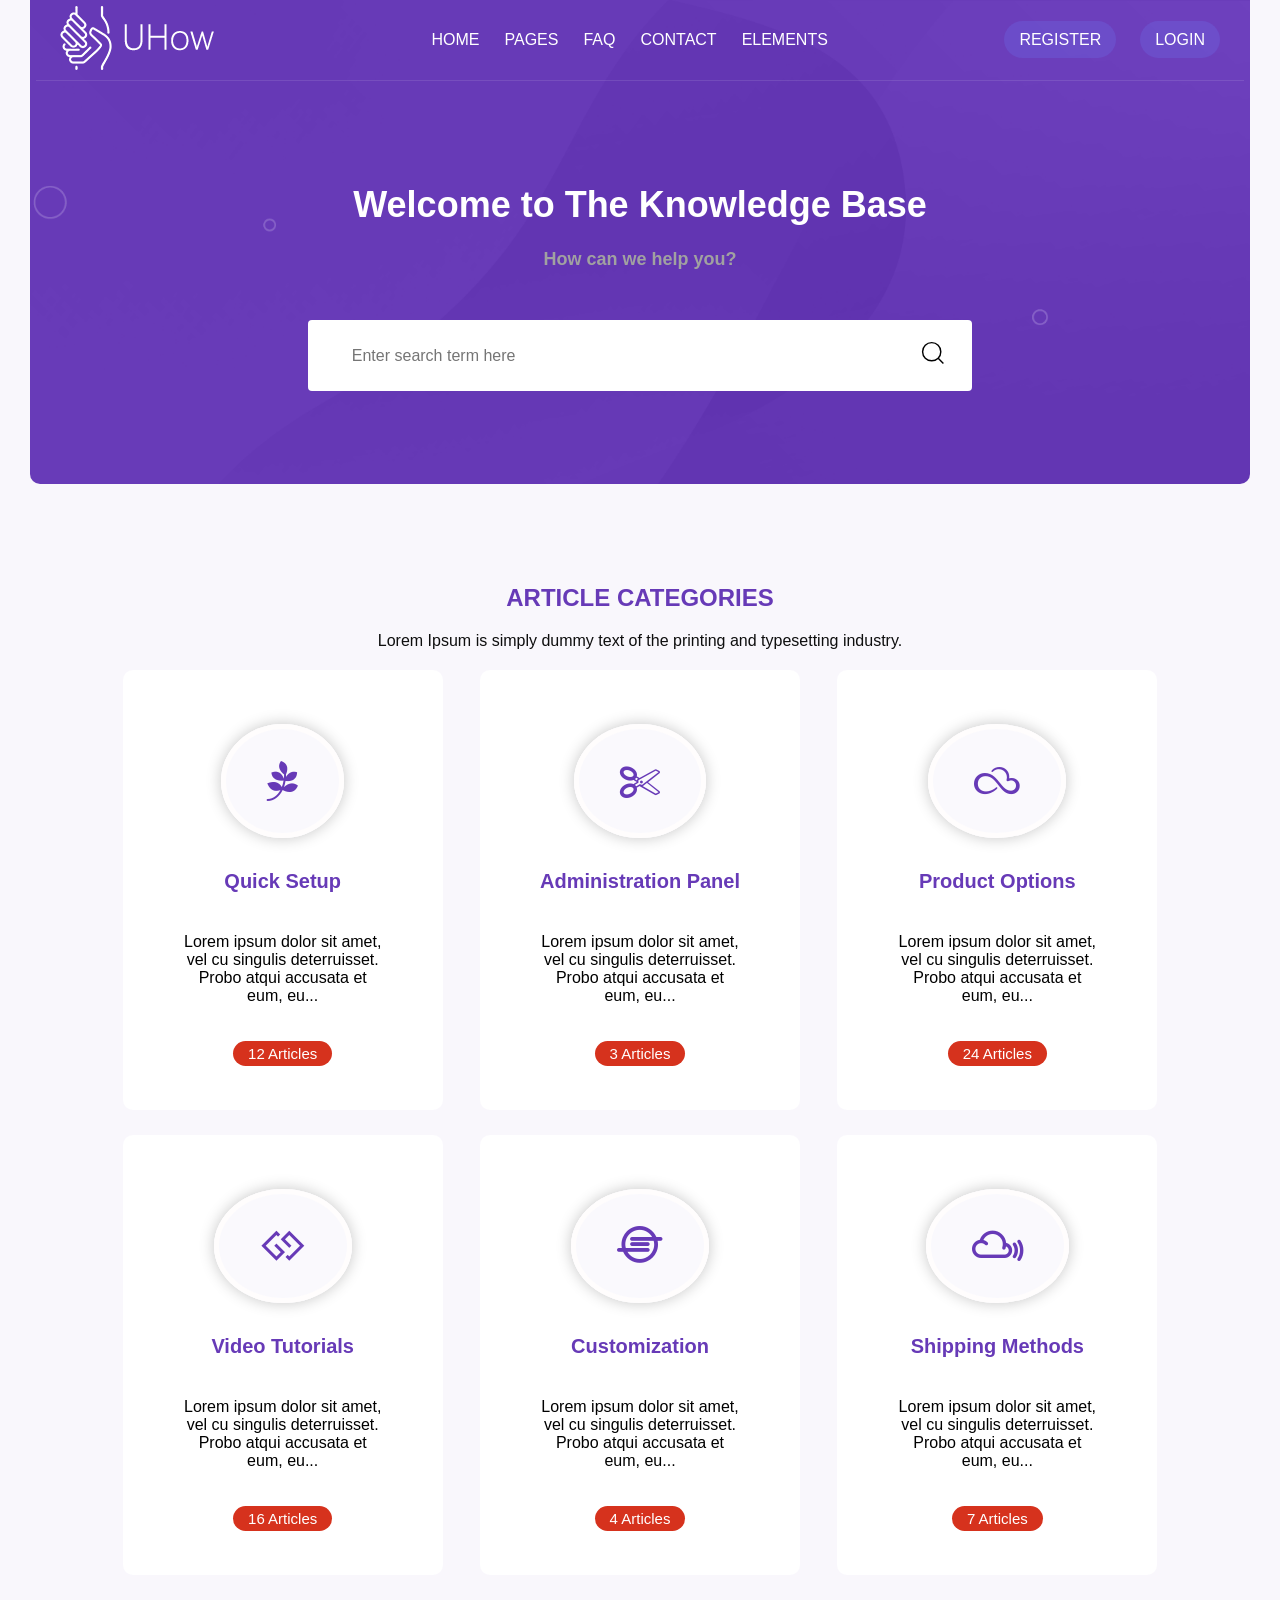
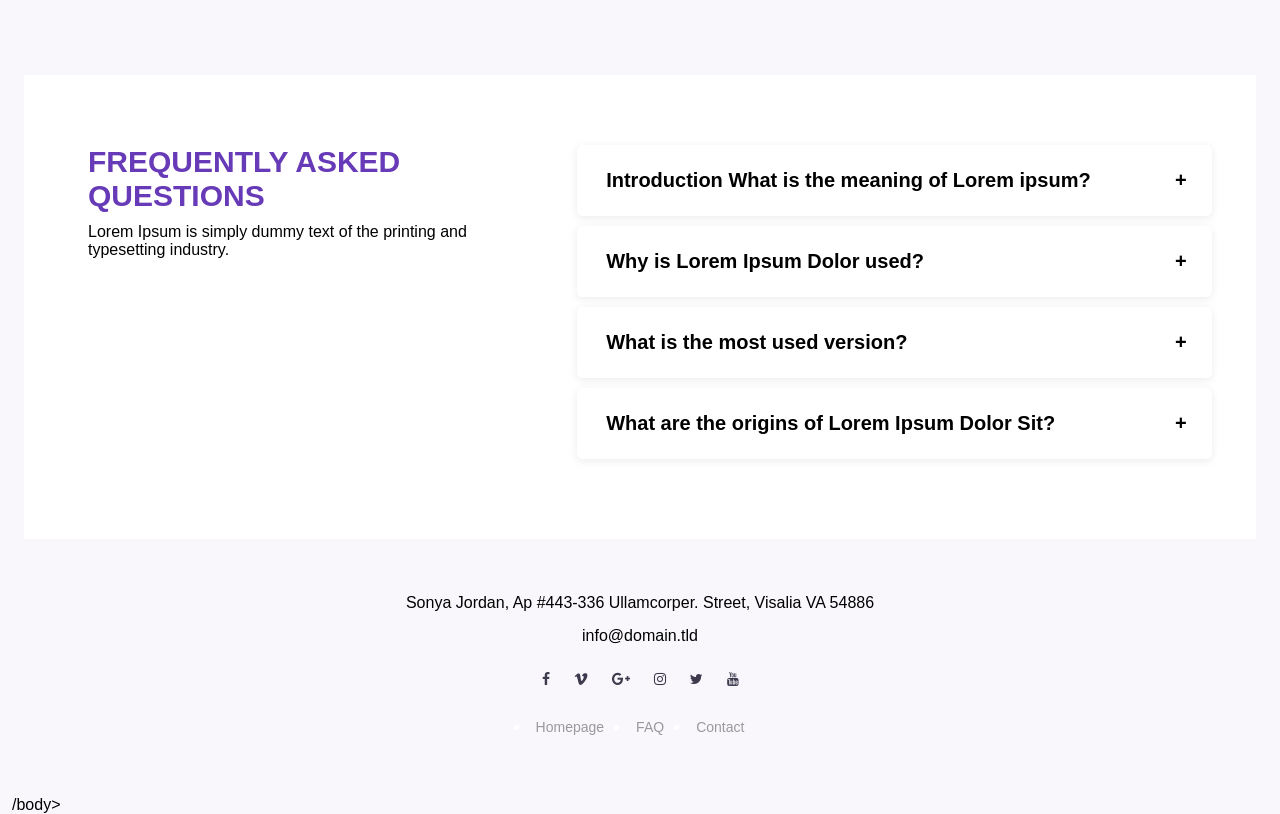
==== commit 275ad569: "test" ====
--- a/index.html
+++ b/index.html
@@ -22,7 +22,7 @@
               </div>
               <div class="uk-navbar-center">
                 <ul class="uk-navbar-nav">
-                  <li><a href="">HOME</a></li>
+                  <li><a href="index.html">HOME</a></li>
                   <li><a href="">PAGES</a></li>
                   <li><a href="">FAQ</a></li>
                   <li><a href="">CONTACT</a></li>
@@ -73,8 +73,157 @@
           </div>
         </div>
       </div>
-      </div>
+      
     </header>
+
+    <section id ="category-section">
+    <div class ="category">
+      <h2 class="category-header-text">ARTICLE CATEGORIES</h2>
+      <p class = "category-description">Lorem Ipsum is simply dummy text of the printing and typesetting industry.</p>
+    <div class = "all-column">
+      <div class ="first-column">
+        <div class ="padding-column">
+          <span class="column-icon">
+            <i class="fa fa-pagelines"></i>
+          </span>
+          <h3 class = "column-header-text">
+           <a href="#">Quick Setup</a>
+          </h3>
+          <p class ="column-text">
+            Lorem ipsum dolor sit amet, vel cu singulis deterruisset. Probo atqui accusata et eum, eu...
+          </p>
+          <a href="#" class="column-button">12 Articles</a>
+        </div>
+      </div>
+       <div class ="first-column">
+        <div class ="padding-column">
+          <span class="column-icon">
+            <i class="fa fa-scissors"></i>
+          </span>
+          <h3 class = "column-header-text">
+           <a href="#">Administration Panel</a>
+          </h3>
+          <p class ="column-text">
+            Lorem ipsum dolor sit amet, vel cu singulis deterruisset. Probo atqui accusata et eum, eu...
+          </p>
+          <a href="#" class="column-button">3 Articles</a>
+        </div>
+      </div>
+       <div class ="first-column">
+        <div class ="padding-column">
+          <span class="column-icon">
+            <i class="fa fa-skyatlas"></i>
+          </span>
+          <h3 class = "column-header-text">
+           <a href="#">Product Options</a>
+          </h3>
+          <p class ="column-text">
+            Lorem ipsum dolor sit amet, vel cu singulis deterruisset. Probo atqui accusata et eum, eu...
+          </p>
+          <a href="#" class="column-button">24 Articles</a>
+        </div>
+      </div>
+       <div class ="second-column">
+        <div class ="padding-column">
+          <span class="column-icon">
+            <i class="fa fa-gg"></i>
+          </span>
+          <h3 class = "column-header-text">
+           <a href="#">Video Tutorials</a>
+          </h3>
+          <p class ="column-text">
+            Lorem ipsum dolor sit amet, vel cu singulis deterruisset. Probo atqui accusata et eum, eu...
+          </p>
+          <a href="#" class="column-button">16 Articles</a>
+        </div>
+      </div>
+       <div class ="second-column">
+        <div class ="padding-column">
+          <span class="column-icon">
+            <i class="fa fa-ioxhost"></i>
+          </span>
+          <h3 class = "column-header-text">
+           <a href="#">Customization</a>
+          </h3>
+          <p class ="column-text">
+            Lorem ipsum dolor sit amet, vel cu singulis deterruisset. Probo atqui accusata et eum, eu...
+          </p>
+          <a href="#" class="column-button">4 Articles</a>
+        </div>
+      </div>
+       <div class ="second-column">
+        <div class ="padding-column">
+          <span class="column-icon">
+            <i class="fa fa-mixcloud"></i>
+          </span>
+          <h3 class = "column-header-text">
+           <a href="#">Shipping Methods</a>
+          </h3>
+          <p class ="column-text">
+            Lorem ipsum dolor sit amet, vel cu singulis deterruisset. Probo atqui accusata et eum, eu...
+          </p>
+          <a href="#" class="column-button">7 Articles</a>
+        </div>
+      </div>
+    </div>
+    </div>
+    </section>
+
+    <section class = "section1">
+      <div class = "section-in1">
+        <div class ="section-inner1">
+          <div class ="section-column1">
+            <h2 class = "section-header1">
+              Frequently asked questions
+            </h2>
+            <p>Lorem Ipsum is simply dummy text of the printing and typesetting industry.</p>
+
+          </div>
+          <div class = "section-catagory1">
+            <ul class = "section-catagory-column1">
+              <li class = "section-open1">
+                <button class="section-btn1" data-id="c1" data-ac="false">
+                  Introduction What is the meaning of Lorem ipsum?
+                </button>
+                 <div id="c1" hidden>
+                   <p>Literally it does not mean anything.
+                     It is a sequence of words without a sense of Latin derivation that make up a text also known as filler text, fictitious, blind or placeholder.</p>
+                 </div>
+
+              </li>
+              <li class= "section-open1">
+                <button class="section-btn1" data-id="c2" data-ac="false">
+                  Why is Lorem Ipsum Dolor used?
+                </button>
+                 <div id="c2" hidden>
+                   <p>The Lorem Ipsum text is used to fill spaces designated to host texts that have not yet been published.
+                     They use programmers, graphic designers, typographers to get a real impression of the digital / advertising / editorial product they are working on.</p>
+                 </div>
+              </li>
+              <li class= "section-open1">
+                <button class="section-btn1" data-id="c3" data-ac="false">
+                  What is the most used version?
+                </button>
+                 <div id="c3" hidden>
+                   <p>Duis aute irure dolor in reprehenderit in voluptate velit esse cillum dolore eu fugiat nulla pariatur.
+                    Excepteur sint occaecat cupidatat proident.
+                   </p>
+                 </div>
+              </li>
+              <li class= "section-open1">
+                <button class="section-btn1" data-id="c4" data-ac="false">
+                  What are the origins of Lorem Ipsum Dolor Sit?
+                </button>
+                 <div id="c4" hidden>
+                   <p>Its origins date back to 45 BC. In fact, his words were randomly extracted from the De finibus bonorum et malorum , a classic of Latin literature written by Cicero over 2000 years ago.
+                   </p>
+                 </div>
+            </ul>
+
+          </div>
+        </div>
+      </div>
+    </section>
 
     <footer class="uk-footer">
       <div class="uk-footer-container">
@@ -101,5 +250,5 @@
           </div>
     </footer>
   </div>
-</body>
+  <script src="./sectionbutton.js"></script>/body>
 </html>
--- a/style.css
+++ b/style.css
@@ -4,12 +4,8 @@
   font-family: Arial, Helvetica, sans-serif;
 }
 
-.tm-page-wrapper {
-  background-color: #ffffff;
-}
-
-.tm-header .tm-background-primary {
-  background-color: #ffffff;
+body {
+  background-color: #f9f7fc;
 }
 
 .uk-background {
@@ -165,8 +161,6 @@
     padding: 40px 0;
     text-align: center;
     color: #ffffff;
-    position: fixed;
-    bottom: 0;
     width: 100%;
     margin: 0;
 }
@@ -210,7 +204,6 @@
     align-items: center;
     padding: 0;
     margin : 20px 0;
-    list-style: none;
 }
 .uk-subnav a{
     color: #999;
@@ -218,8 +211,143 @@
     font-size: 14px;
     list-style: none;
 }
-.uk-subnav > :not(:first-child)::before {
-  content: "|";
-  color: #999; /* istəsən rəngini dəyiş */
-  margin: 0 8px;
-}+/*catogerie section*/
+#category-section{
+    padding: 100px 0;
+    text-align: center;
+    margin: 0;
+}
+.category-header-text{
+    font-size: 24px;
+    color: #673ab7;
+    margin-bottom: 20px;
+    align-items: center;
+    justify-content: center; 
+}
+.category-description{
+  font: 16px;
+  color: #0e0e0e;
+  margin-bottom: 20px;
+  align-items: center;
+  justify-content: center;
+}
+.padding-column{
+  width: 100%;
+  margin:30px 0;
+}
+.all-column{
+    display: flex;
+    justify-content: center;
+    align-items: center;
+    gap: 25px;
+    margin: 0;
+    flex-wrap: wrap;
+}
+.first-column, .second-column{
+    border: 1px solid #e9e9e900;
+    padding: 20px;
+    width: 26%;
+    height: 440px;
+    background-color: #ffffff;
+    border-radius: 10px;
+  }
+
+   
+.column-icon{
+    font-size: 40px;
+    color: #673ab7;
+    border: solid 5px #fffdfd;
+    box-shadow:0 0px 15px #c6c6c6;
+    background-color: #faf9fd;
+    border-radius: 100%;
+    padding: 30px;
+}
+.fa.fa-pagelines, .fa.fa-scissors, .fa.fa-skyatlas, .fa.fa-gg, .fa.fa-ioxhost, .fa.fa-mixcloud {
+    padding: 40px 5px;
+}
+.column-header-text{
+  margin :30px
+  
+}
+.column-header-text a{
+    font-size: 20px;
+    color: #673ab7;
+    padding: 50px 0;
+    text-decoration: none;
+    line-height: 0%;
+}
+.column-text{
+  margin: 40px;
+}
+
+.column-button{
+  border: 1px solid #eeeeee00;
+  background-color: #d3230ced;
+  color:#ffffff;
+  font-size: 15px;
+  border-radius: 15px;
+  text-decoration: none;
+  padding :3px 14px;
+  margin : 10px 0;
+}
+/*section sual cavab*/
+.section1{
+  background-color: #ffffff;
+  padding: 70px 0;
+}
+.section-inner1 {
+  display: flex;
+  gap: 10px;
+}
+.section-column1{
+  width: 40%;
+  text-align: left;
+  padding-left: 40px;
+}
+.section-header1{
+  text-transform: uppercase;
+  font-size: 30px;
+  color: #673ab7;
+  margin-bottom: 10px;
+}
+.section-catagory1{
+  width: 55%;
+}
+.section-open1 {
+  background-color: #fff;
+  padding: 20px;
+  border: 1px solid #fff;
+  box-shadow: 0 2px 8px rgba(0, 0, 0, .08);
+  border-radius: 5px;
+  margin :0 0 10px 0;
+}
+.section-open1 p{
+  padding:10px 0 0 0;
+}
+.section-btn1::after {
+      content: "+";
+      font-size: 20px;
+      margin-left: 8px;
+      transition: all 0.2s ease;
+      float: right;
+    }
+.section-btn1[data-ac="true"]::after {
+      content: "-";
+    }
+
+.section-btn1{
+  background-color: #fff;
+  border: none;
+  width: 100%;
+  text-align: left;
+  font-size: 20px;
+  cursor: pointer;
+  font-weight: bold;
+  margin: 2px;
+}
+.section-catagory-column1 {
+  list-style: none;
+  margin: 0;
+  padding: 0 0 0 30px;
+  position: relative;
+}
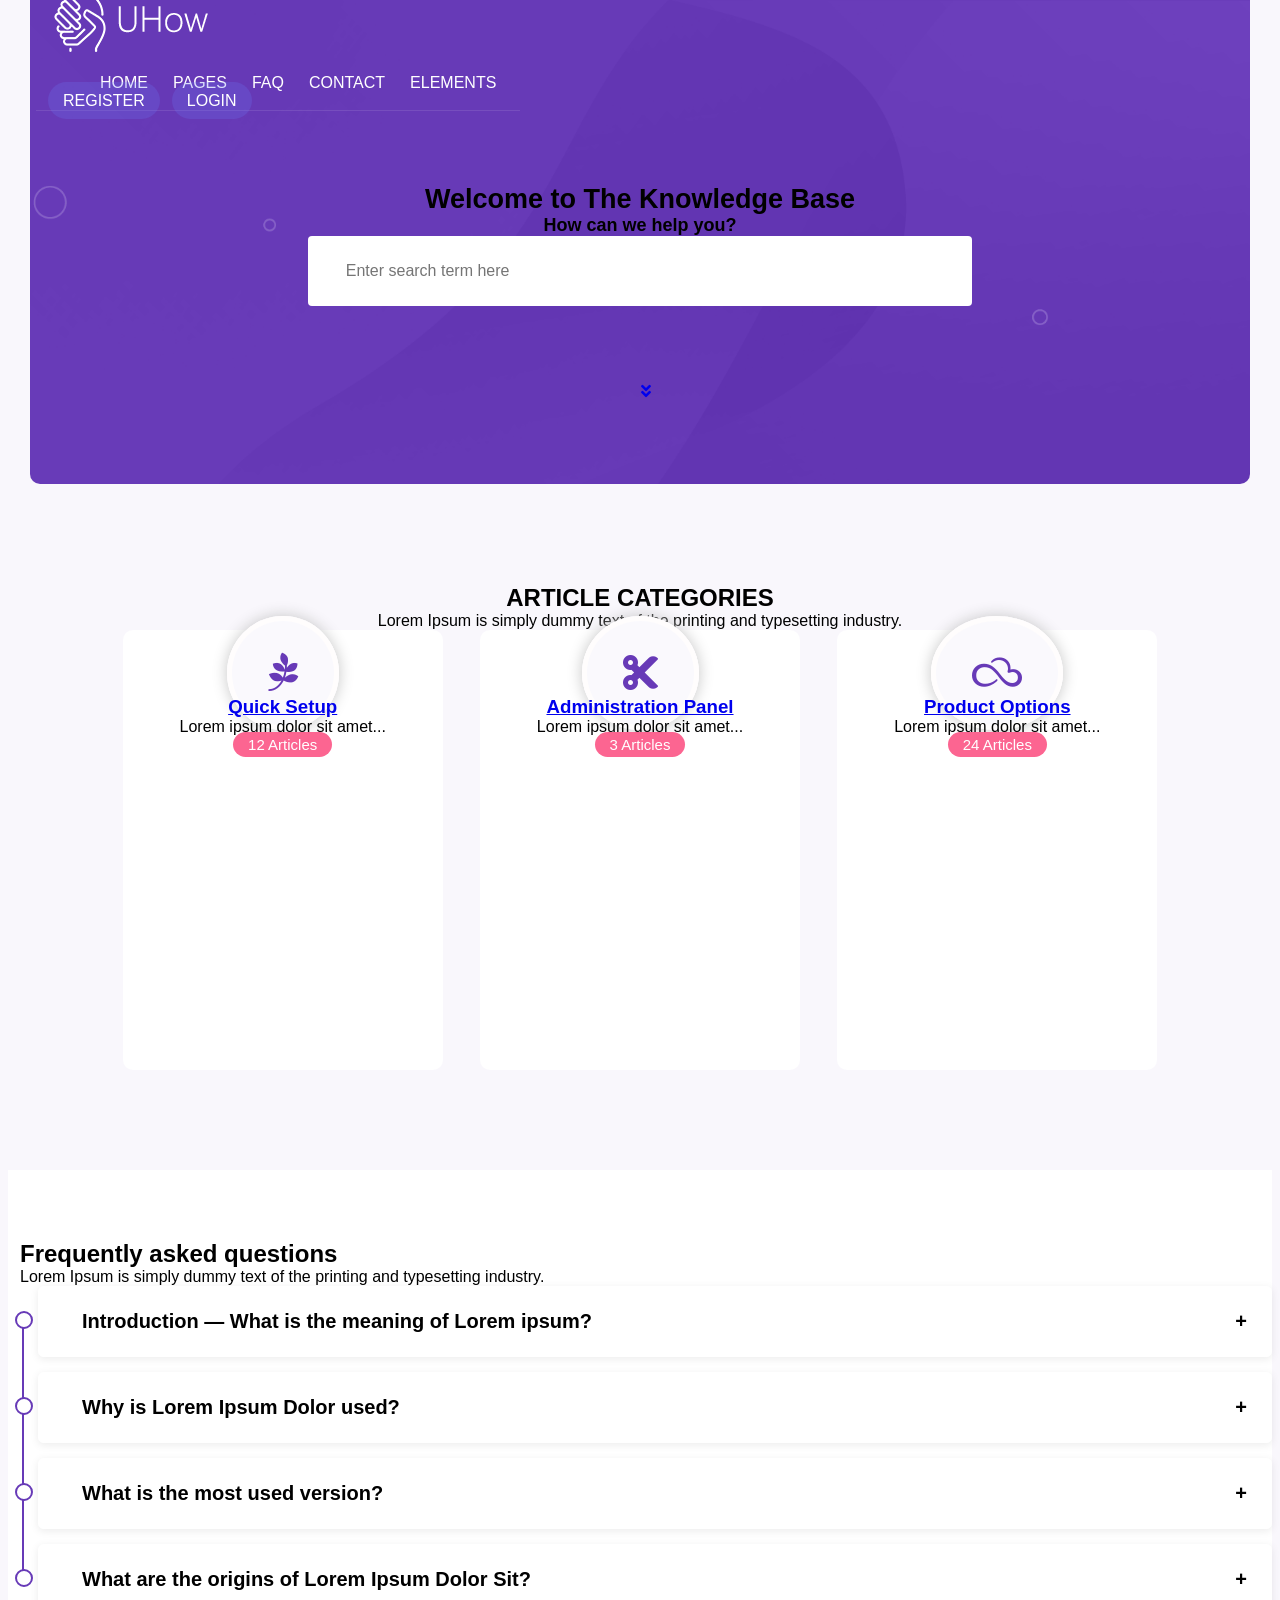
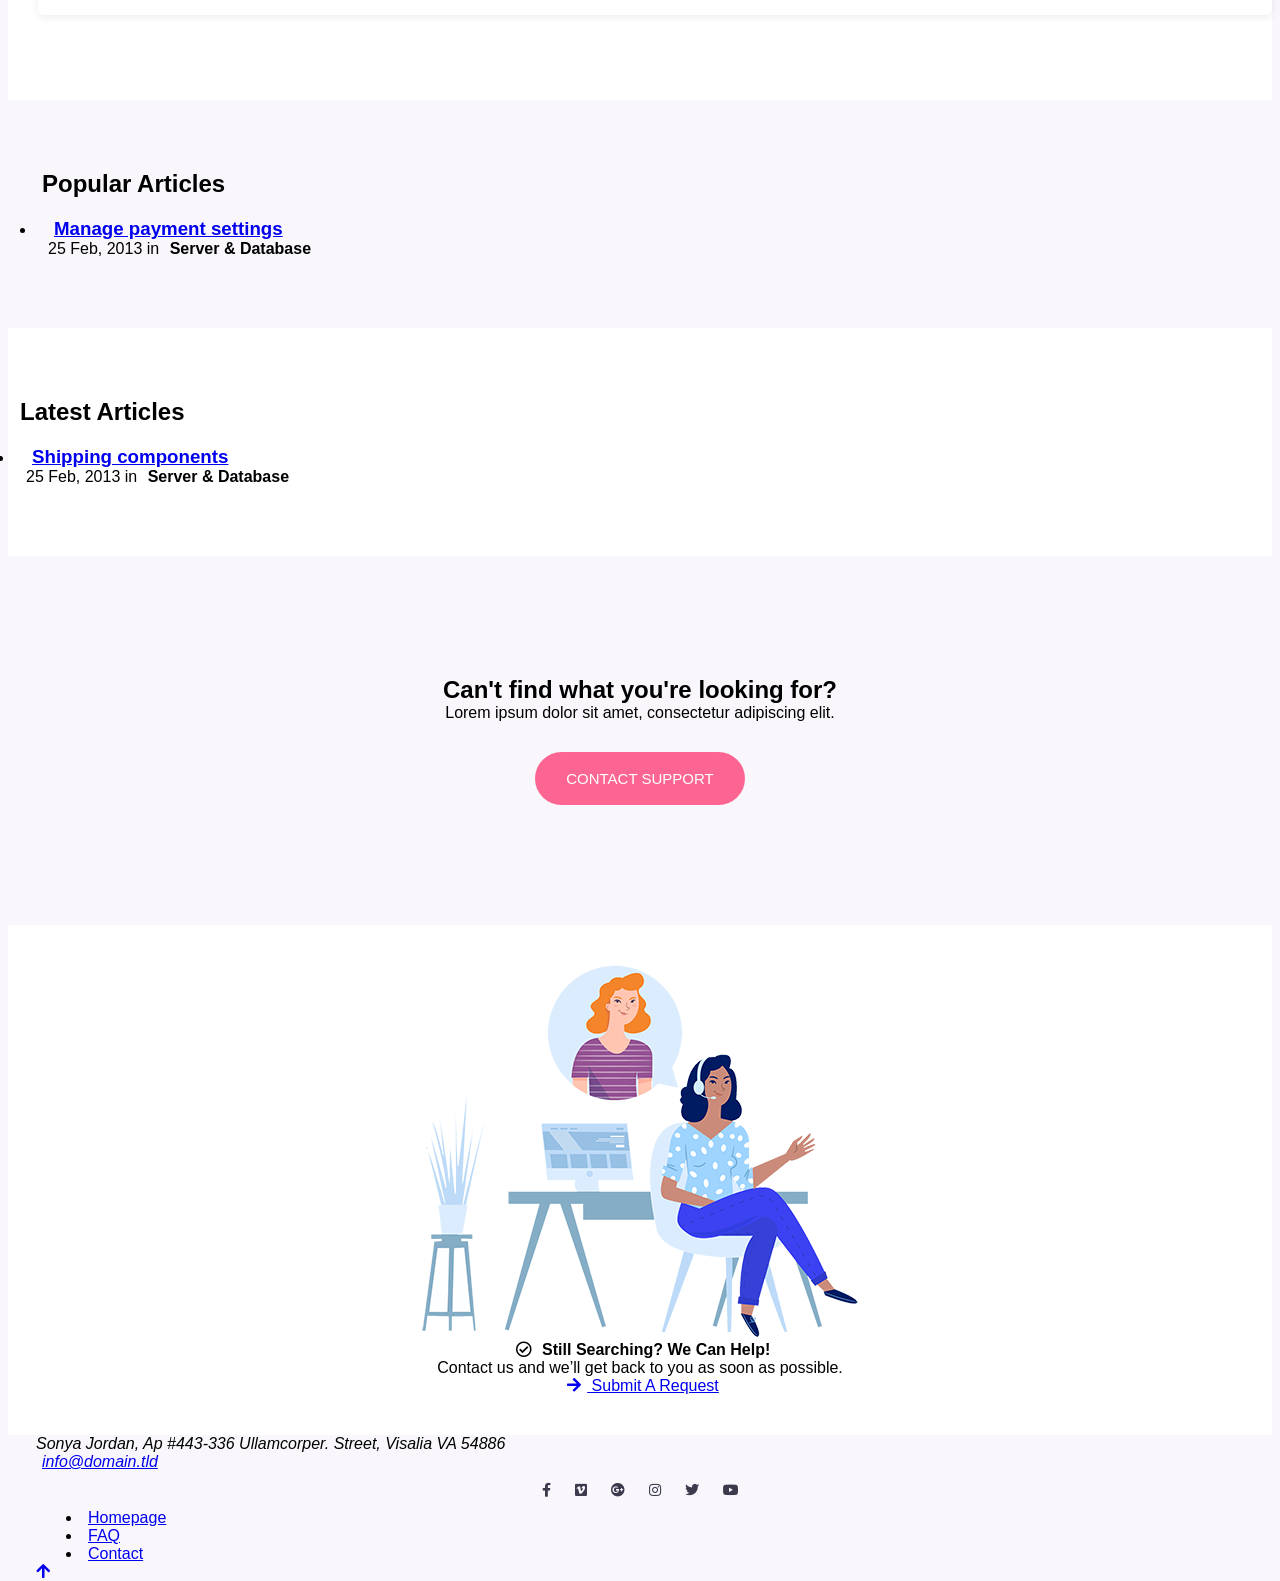
==== commit a0b1986d: "responsivlik yoxdu" ====
--- a/index.html
+++ b/index.html
@@ -5,250 +5,217 @@
   <meta name="viewport" content="width=device-width, initial-scale=1.0">
   <title>Document</title>
   <link rel="stylesheet" href="./style.css">
-  <link rel="stylesheet" href="https://cdnjs.cloudflare.com/ajax/libs/font-awesome/4.7.0/css/font-awesome.min.css">
+  <link rel="stylesheet" href="https://use.fontawesome.com/releases/v5.15.4/css/all.css">
 </head>
 <body>
   <div class="page">
-    <header class="tm-header">
+    <header id="tm-header">
       <div class="uk-background" style="background-image: url(image/header-bg-2.png);">
-     
-        <div class="uk-navbar-container">
+        <nav class="tm-main-navbar">
           <div class="uk-container">
-            <nav class="tm-main-navbar">
-              <div class="uk-navbar-left">
-                <a href="index.html" class="uk-navbar-item uk-logo">
-                  <img src="image/logo.png" alt="">
-                </a>
+            <div class="uk-navbar-left">
+              <a href="index.html" class="uk-navbar-item uk-logo">
+                <img src="image/logo.png" alt="Logo">
+              </a>
+            </div>
+            <div class="uk-navbar-center">
+              <ul class="uk-navbar-nav">
+                <li><a href="index.html">HOME</a></li>
+                <li><a href="#">PAGES</a></li>
+                <li><a href="#">FAQ</a></li>
+                <li><a href="#">CONTACT</a></li>
+                <li><a href="#">ELEMENTS</a></li>
+              </ul>
+            </div>
+            <div class="uk-navbar-right">
+              <div class="register">
+                <a href="#" class="uk-text-uppercase">REGISTER</a>
               </div>
-              <div class="uk-navbar-center">
-                <ul class="uk-navbar-nav">
-                  <li><a href="index.html">HOME</a></li>
-                  <li><a href="">PAGES</a></li>
-                  <li><a href="">FAQ</a></li>
-                  <li><a href="">CONTACT</a></li>
-                  <li><a href="">ELEMENTS</a></li>
-                </ul>
+              <div class="login">
+                <a href="#" class="uk-text-uppercase">LOGIN</a>
               </div>
-              <div class="uk-navbar-right">
-                <div class="register">
-                  <div class="uk-text-uppercase">
-                    <a href="#">REGISTER</a>
-                  </div>
-                </div>
-                <div class="login">
-                  <div class="uk-text-uppercase">
-                    <a href="#">LOGIN</a>
-                  </div>
-                </div>
-              </div>
-            </nav>
+            </div>
           </div>
-        </div>
+        </nav>
       </div>
-      <div class = "uk-background-in" style="background-image: url(image/header-bg-2.png)">
+
+      <section class="uk-background-in" style="background-image: url(image/header-bg-2.png)">
         <div class="uk-container2">
           <div class="ik-text-center">
             <div class="uk-light">
-              <h1 class="uk-margin-small">Welcome to The Knowledge Base</h1>
-              <h4 class="uk-margin-small uk-text-muted">How can we help you?</h4>
+              <h1>Welcome to The Knowledge Base</h1>
+              <h4 class="uk-text-muted">How can we help you?</h4>
             </div>
             <form method="GET" action="#" class="uk-margin-medium-top">
-              <div class="easy-autocomplete">
-                <input class="uk-search-input"
-                  type="search"
-                  placeholder="Enter search term here"
-                  id="autocomplete-input"
-                  autocomplete="off">
-                <div class="easy-autocomplete-container" id="eac-container-autocomplete-input">
-                  <ul></ul>
-                </div>
-              </div>
-              <button type="submit" class="uk-search-icon-flip" data-uk-search-icon="icon: search; ratio: 1.3;">
-                <svg width="26" height="26" viewBox="0 0 20 20" xmlns="http://www.w3.org/2000/svg" data-svg="search">
-                  <circle fill="none" stroke="#000" stroke-width="1.1" cx="9" cy="9" r="7"></circle>
-                  <path fill="none" stroke="#000" stroke-width="1.1" d="M14,14 L18,18 L14,14 Z"></path>
-                </svg>
+              <input class="uk-search-input" type="search" placeholder="Enter search term here" id="autocomplete-input" autocomplete="off">
+              <button type="submit" class="uk-search-icon-flip">
+                <i class="fas fa-search"></i>
               </button>
             </form>
           </div>
         </div>
-      </div>
-      
+        <div class="header-button">
+          <a href="#category-section">
+            <i class="fas fa-angle-double-down"></i>
+          </a>
+        </div>
+      </section>
     </header>
 
-    <section id ="category-section">
-    <div class ="category">
-      <h2 class="category-header-text">ARTICLE CATEGORIES</h2>
-      <p class = "category-description">Lorem Ipsum is simply dummy text of the printing and typesetting industry.</p>
-    <div class = "all-column">
-      <div class ="first-column">
-        <div class ="padding-column">
-          <span class="column-icon">
-            <i class="fa fa-pagelines"></i>
-          </span>
-          <h3 class = "column-header-text">
-           <a href="#">Quick Setup</a>
-          </h3>
-          <p class ="column-text">
-            Lorem ipsum dolor sit amet, vel cu singulis deterruisset. Probo atqui accusata et eum, eu...
-          </p>
-          <a href="#" class="column-button">12 Articles</a>
+    <main>
+      <section id="category-section">
+        <header class="category-header">
+          <h2>ARTICLE CATEGORIES</h2>
+          <p>Lorem Ipsum is simply dummy text of the printing and typesetting industry.</p>
+        </header>
+
+        <div class="all-column">
+          <article class="first-column">
+            <span class="column-icon"><i class="fab fa-pagelines"></i></span>
+            <h3><a href="#">Quick Setup</a></h3>
+            <p>Lorem ipsum dolor sit amet...</p>
+            <a href="#" class="column-button">12 Articles</a>
+          </article>
+
+          <article class="first-column">
+            <span class="column-icon"><i class="fas fa-cut"></i></span>
+            <h3><a href="#">Administration Panel</a></h3>
+            <p>Lorem ipsum dolor sit amet...</p>
+            <a href="#" class="column-button">3 Articles</a>
+          </article>
+
+          <article class="first-column">
+            <span class="column-icon"><i class="fab fa-skyatlas"></i></span>
+            <h3><a href="#">Product Options</a></h3>
+            <p>Lorem ipsum dolor sit amet...</p>
+            <a href="#" class="column-button">24 Articles</a>
+          </article>
         </div>
-      </div>
-       <div class ="first-column">
-        <div class ="padding-column">
-          <span class="column-icon">
-            <i class="fa fa-scissors"></i>
-          </span>
-          <h3 class = "column-header-text">
-           <a href="#">Administration Panel</a>
-          </h3>
-          <p class ="column-text">
-            Lorem ipsum dolor sit amet, vel cu singulis deterruisset. Probo atqui accusata et eum, eu...
-          </p>
-          <a href="#" class="column-button">3 Articles</a>
-        </div>
-      </div>
-       <div class ="first-column">
-        <div class ="padding-column">
-          <span class="column-icon">
-            <i class="fa fa-skyatlas"></i>
-          </span>
-          <h3 class = "column-header-text">
-           <a href="#">Product Options</a>
-          </h3>
-          <p class ="column-text">
-            Lorem ipsum dolor sit amet, vel cu singulis deterruisset. Probo atqui accusata et eum, eu...
-          </p>
-          <a href="#" class="column-button">24 Articles</a>
-        </div>
-      </div>
-       <div class ="second-column">
-        <div class ="padding-column">
-          <span class="column-icon">
-            <i class="fa fa-gg"></i>
-          </span>
-          <h3 class = "column-header-text">
-           <a href="#">Video Tutorials</a>
-          </h3>
-          <p class ="column-text">
-            Lorem ipsum dolor sit amet, vel cu singulis deterruisset. Probo atqui accusata et eum, eu...
-          </p>
-          <a href="#" class="column-button">16 Articles</a>
-        </div>
-      </div>
-       <div class ="second-column">
-        <div class ="padding-column">
-          <span class="column-icon">
-            <i class="fa fa-ioxhost"></i>
-          </span>
-          <h3 class = "column-header-text">
-           <a href="#">Customization</a>
-          </h3>
-          <p class ="column-text">
-            Lorem ipsum dolor sit amet, vel cu singulis deterruisset. Probo atqui accusata et eum, eu...
-          </p>
-          <a href="#" class="column-button">4 Articles</a>
-        </div>
-      </div>
-       <div class ="second-column">
-        <div class ="padding-column">
-          <span class="column-icon">
-            <i class="fa fa-mixcloud"></i>
-          </span>
-          <h3 class = "column-header-text">
-           <a href="#">Shipping Methods</a>
-          </h3>
-          <p class ="column-text">
-            Lorem ipsum dolor sit amet, vel cu singulis deterruisset. Probo atqui accusata et eum, eu...
-          </p>
-          <a href="#" class="column-button">7 Articles</a>
-        </div>
-      </div>
-    </div>
-    </div>
-    </section>
-
-    <section class = "section1">
-      <div class = "section-in1">
-        <div class ="section-inner1">
-          <div class ="section-column1">
-            <h2 class = "section-header1">
-              Frequently asked questions
-            </h2>
-            <p>Lorem Ipsum is simply dummy text of the printing and typesetting industry.</p>
-
+      </section>
+
+      <section class="section1">
+        <header>
+          <h2>Frequently asked questions</h2>
+          <p>Lorem Ipsum is simply dummy text of the printing and typesetting industry.</p>
+        </header>
+
+        <ul class="section-catagory-column1">
+          <li class="section-open1">
+            <span class="dot"></span>
+            <button class="section-btn1" data-id="c1" data-ac="false">
+              Introduction — What is the meaning of Lorem ipsum?
+            </button>
+            <div id="c1" hidden>
+              <p>Literally it does not mean anything...</p>
+            </div>
+          </li>
+
+          <li class="section-open1">
+            <span class="dot"></span>
+            <button class="section-btn1" data-id="c2" data-ac="false">
+              Why is Lorem Ipsum Dolor used?
+            </button>
+            <div id="c2" hidden>
+              <p>The Lorem Ipsum text is used to fill spaces...</p>
+            </div>
+          </li>
+
+          <li class="section-open1">
+            <span class="dot"></span>
+            <button class="section-btn1" data-id="c3" data-ac="false">
+              What is the most used version?
+            </button>
+            <div id="c3" hidden>
+              <p>Duis aute irure dolor in reprehenderit...</p>
+            </div>
+          </li>
+
+          <li class="section-open1">
+            <span class="dot"></span>
+            <button class="section-btn1" data-id="c4" data-ac="false">
+              What are the origins of Lorem Ipsum Dolor Sit?
+            </button>
+            <div id="c4" hidden>
+              <p>Its origins date back to 45 BC...</p>
+            </div>
+          </li>
+        </ul>
+      </section>
+
+      <section class="section2">
+        <header><h2>Popular Articles</h2></header>
+        <ul class="section-article-list2">
+          <li>
+            <article>
+              <h3><a href="#">Manage payment settings</a></h3>
+              <p>25 Feb, 2013 in <b>Server & Database</b></p>
+            </article>
+          </li>
+        </ul>
+      </section>
+
+      <section class="section3">
+        <header><h2>Latest Articles</h2></header>
+        <ul class="section-article-list3">
+          <li>
+            <article>
+              <h3><a href="#">Shipping components</a></h3>
+              <p>25 Feb, 2013 in <b>Server & Database</b></p>
+            </article>
+          </li>
+        </ul>
+      </section>
+
+      <section class="section4">
+        <header>
+          <h2>Can't find what you're looking for?</h2>
+          <p>Lorem ipsum dolor sit amet, consectetur adipiscing elit.</p>
+          <a href="#" class="section-button4">Contact Support</a>
+        </header>
+      </section>
+
+      <section class="section5">
+        <article class="section-in5">
+          <figure>
+            <img src="image/image-1.png" alt="Illustration">
+          </figure>
+          <div class="section-column-left5">
+            <h4><i class="far fa-check-circle"></i> Still Searching? We Can Help!</h4>
+            <p>Contact us and we’ll get back to you as soon as possible.</p>
+            <p><a href="#"><i class="fas fa-arrow-right"></i> Submit A Request</a></p>
           </div>
-          <div class = "section-catagory1">
-            <ul class = "section-catagory-column1">
-              <li class = "section-open1">
-                <button class="section-btn1" data-id="c1" data-ac="false">
-                  Introduction What is the meaning of Lorem ipsum?
-                </button>
-                 <div id="c1" hidden>
-                   <p>Literally it does not mean anything.
-                     It is a sequence of words without a sense of Latin derivation that make up a text also known as filler text, fictitious, blind or placeholder.</p>
-                 </div>
-
-              </li>
-              <li class= "section-open1">
-                <button class="section-btn1" data-id="c2" data-ac="false">
-                  Why is Lorem Ipsum Dolor used?
-                </button>
-                 <div id="c2" hidden>
-                   <p>The Lorem Ipsum text is used to fill spaces designated to host texts that have not yet been published.
-                     They use programmers, graphic designers, typographers to get a real impression of the digital / advertising / editorial product they are working on.</p>
-                 </div>
-              </li>
-              <li class= "section-open1">
-                <button class="section-btn1" data-id="c3" data-ac="false">
-                  What is the most used version?
-                </button>
-                 <div id="c3" hidden>
-                   <p>Duis aute irure dolor in reprehenderit in voluptate velit esse cillum dolore eu fugiat nulla pariatur.
-                    Excepteur sint occaecat cupidatat proident.
-                   </p>
-                 </div>
-              </li>
-              <li class= "section-open1">
-                <button class="section-btn1" data-id="c4" data-ac="false">
-                  What are the origins of Lorem Ipsum Dolor Sit?
-                </button>
-                 <div id="c4" hidden>
-                   <p>Its origins date back to 45 BC. In fact, his words were randomly extracted from the De finibus bonorum et malorum , a classic of Latin literature written by Cicero over 2000 years ago.
-                   </p>
-                 </div>
-            </ul>
-
-          </div>
-        </div>
-      </div>
-    </section>
+        </article>
+      </section>
+    </main>
 
     <footer class="uk-footer">
-      <div class="uk-footer-container">
-              <div class="uk-margin">
-                <p>Sonya Jordan, Ap #443-336 Ullamcorper. Street, Visalia VA 54886</p>
-                <p><a href="/cdn-cgi/l/email-protection" class="__cf_email__" data-cfemail="8be2e5ede4cbefe4e6eae2e5a5ffe7ef">info@domain.tld</a></p>
-                <ul class="tm-socials">
-                  <li><a href="#"><i class="fa fa-facebook-f"></i></a></li>
-                  <li><a href="#"><i class="fa fa-vimeo"></i></a></li>
-                  <li><a href="#"><i class="fa fa-google-plus"></i></a></li>
-                  <li><a href="#"><i class="fa fa-instagram"></i></a></li>
-                  <li><a href="#"><i class="fa fa-twitter"></i></a></li>
-                  <li><a href="#"><i class="fa fa-youtube"></i></a></li>
-                </ul>
-              </div>
-        
-            <div class="uk-text-center">
-              <ul class="uk-subnav">
-                <li><a href="index.html">Homepage</a></li>
-                <li><a href="">FAQ</a></li>
-                <li><a href="">Contact</a></li>
-              </ul>
-              </div>
-          </div>
+      <address>
+        <p>Sonya Jordan, Ap #443-336 Ullamcorper. Street, Visalia VA 54886</p>
+        <p><a href="mailto:info@domain.tld">info@domain.tld</a></p>
+      </address>
+
+      <ul class="tm-socials">
+        <li><a href="#"><i class="fab fa-facebook-f"></i></a></li>
+        <li><a href="#"><i class="fab fa-vimeo"></i></a></li>
+        <li><a href="#"><i class="fab fa-google-plus"></i></a></li>
+        <li><a href="#"><i class="fab fa-instagram"></i></a></li>
+        <li><a href="#"><i class="fab fa-twitter"></i></a></li>
+        <li><a href="#"><i class="fab fa-youtube"></i></a></li>
+      </ul>
+
+      <nav class="footer-nav">
+        <ul>
+          <li><a href="index.html">Homepage</a></li>
+          <li><a href="#">FAQ</a></li>
+          <li><a href="#">Contact</a></li>
+        </ul>
+      </nav>
+
+      <a href="#tm-header" class="footer-button">
+        <i class="fas fa-arrow-up"></i>
+      </a>
     </footer>
   </div>
-  <script src="./sectionbutton.js"></script>/body>
+  <script src="./sectionbutton.js"></script>
+</body>
 </html>
--- a/style.css
+++ b/style.css
@@ -7,13 +7,16 @@
 body {
   background-color: #f9f7fc;
 }
+html {
+  scroll-behavior: smooth;
+}
+
 
 .uk-background {
   background-size: cover;
   background-position: top center;
   background-attachment: fixed;
   height: 84px;
-  
 }
 .uk-background-in {
   background-size: cover;
@@ -26,12 +29,33 @@
 
 .uk-navbar-container {
   align-items: center;
+  padding-left: 15px;
+  padding-right: 15px;
 }
 
 .uk-container {
   align-items: center;
   border-bottom: solid 1px #ffffff1a;
   margin: 0;
+}
+.header-button{
+    left: 50%;
+    width: max-content;
+    max-width: 100%;
+    box-sizing: border-box;
+    transform: translate(-50%, -130%);
+    position: absolute;
+}
+.header-button-in{
+    border-radius: 50%;
+    background: #fff;
+    width: 38px;
+    height: 38px;
+    text-align: center;
+    margin-bottom: -19px;
+    box-shadow: 0 0 20px 0 rgba(0, 0, 0, .1);
+    line-height: 38px;
+    font-size: 1.2em;
 }
 
 .tm-main-navbar {
@@ -144,6 +168,11 @@
     border-radius: 25px;
     margin: 0;
 }
+.register a:hover, .login a:hover{
+    background-color: #ffffff;
+    color: #6d78f0;
+    transition: 0.5s;
+}
 .uk-foooter {
     background-color: #f9f7fc;
     padding: 40px 0;
@@ -164,6 +193,9 @@
     width: 100%;
     margin: 0;
 }
+.footer-button-in a{
+   color: #999999;
+}
 .uk-margin{
     color: #6d78f0;
     text-decoration: none;
@@ -173,7 +205,8 @@
     color: #000000;
     text-decoration: none;
     margin: 15px;
-    align-items: center;justify-content: center;
+    align-items: center;
+    justify-content: center;
 }
 .uk-margin a{
     color: #000000;
@@ -233,7 +266,7 @@
 }
 .padding-column{
   width: 100%;
-  margin:30px 0;
+  margin:50px 0;
 }
 .all-column{
     display: flex;
@@ -266,23 +299,24 @@
     padding: 40px 5px;
 }
 .column-header-text{
-  margin :30px
+  margin-top: 80px;
   
 }
 .column-header-text a{
     font-size: 20px;
     color: #673ab7;
-    padding: 50px 0;
-    text-decoration: none;
-    line-height: 0%;
+    text-decoration: none;
 }
 .column-text{
-  margin: 40px;
+  padding-left: 10px;
+  padding-right: 10px;
+  padding-top: 10px;
+  margin-bottom: 80px;
 }
 
 .column-button{
   border: 1px solid #eeeeee00;
-  background-color: #d3230ced;
+  background-color: #fc6591;
   color:#ffffff;
   font-size: 15px;
   border-radius: 15px;
@@ -294,10 +328,11 @@
 .section1{
   background-color: #ffffff;
   padding: 70px 0;
+  margin-left: -16px;
+  margin-right: -16px;
 }
 .section-inner1 {
   display: flex;
-  gap: 10px;
 }
 .section-column1{
   width: 40%;
@@ -308,22 +343,66 @@
   text-transform: uppercase;
   font-size: 30px;
   color: #673ab7;
-  margin-bottom: 10px;
+  margin-bottom: 25px;
+}
+.section-header1 p{
+  line-height: 1.5;
 }
 .section-catagory1{
   width: 55%;
 }
+
+
+.dot {
+  width: 18px;
+  height: 18px;
+  border-radius: 50%;
+  border: 2px solid #673ab7;
+  background-color: #fff;
+  transition: all 0.3s ease;
+  position: absolute;
+  left: -30px;
+  top: 24px;
+  z-index: 2;
+}
+
+
+.section-open1.active .dot {
+  background-color: #673ab7;
+  border-color: #673ab7;
+}
+
 .section-open1 {
   background-color: #fff;
   padding: 20px;
   border: 1px solid #fff;
   box-shadow: 0 2px 8px rgba(0, 0, 0, .08);
   border-radius: 5px;
-  margin :0 0 10px 0;
+  margin: 0 0 15px 0;
+  position: relative;
+  padding-left: 35px;
+}
+
+.section-open1::before {
+  content: '';
+  position: absolute;
+  left: -17px;
+  top: 31px;
+  width: 2px;
+  height: calc(100% + 15px);
+  background-color: #673ab7;
+  z-index: 1;
+}
+
+/* Son elementin xətti olmasın */
+.section-open1:last-child::before {
+  display: none;
 }
 .section-open1 p{
   padding:10px 0 0 0;
-}
+  line-height: 1.5;
+}
+
 .section-btn1::after {
       content: "+";
       font-size: 20px;
@@ -351,3 +430,170 @@
   padding: 0 0 0 30px;
   position: relative;
 }
+/*section 2*/
+.section2{
+  background-color: #f9f7fc;
+  padding: 70px 0;
+}
+.section-header2{
+  text-transform: uppercase;
+  font-size: 30px;
+  color: #673ab7;
+  padding: 5px;
+}
+.section-in2 {
+  margin:0 200px 0 200px;
+}
+.section-in2 li{
+  display: flex;;
+}
+.section-article-list2{
+  margin: 20px 0 0 0;
+  padding: 0;
+}
+.section-article2{
+  width: 50%;
+  margin: 0;
+}
+.section-article2 a{
+  color: #673ab7;
+  margin-bottom: 10px;
+  text-decoration: none;
+  margin: 0;
+
+}
+.section-article2-in{
+  padding-left: 30px;
+  width: 100% ;
+  line-height: 1.5;
+}
+.section-article2-li{
+  margin-top: 30px;
+  border-top: 1px solid #e0dff7;
+  padding-top: 25px;
+  
+}
+.section-article2 p{
+  margin-top: 12px;
+  color: #999999 ;
+ 
+}
+
+/*section 3*/
+
+.section3{
+  background-color: #ffffff;
+  padding: 70px 0;
+  margin-left: -16px;
+  margin-right: -16px;
+}
+.section-header3{
+  text-transform: uppercase;
+  font-size: 30px;
+  color: #673ab7;
+  padding: 5px;
+}
+.section-in3 {
+  margin:0 200px 0 200px;
+}
+.section-in3 li{
+  display: flex;;
+}
+.section-article-list3{
+  margin: 20px 0 0 0;
+  padding: 0;
+}
+.section-article3{
+  width: 50%;
+  margin: 0;
+}
+.section-article3 a{
+  color: #673ab7;
+  margin-bottom: 10px;
+  text-decoration: none;
+  margin: 0;
+
+}
+.section-article3-in{
+  padding-left: 30px;
+  width: 100% ;
+  line-height: 1.5;
+}
+.section-article3-li{
+  margin-top: 30px;
+  border-top: 1px solid #e0dff7;
+  padding-top: 25px;
+  
+}
+.section-article3 p{
+  margin-top: 12px;
+  color: #999999 ;
+}
+/*section 4*/
+.section4{
+  background-color: #f9f7fc;
+  padding: 120px;
+  text-align: center;
+}
+.section-header4{
+  text-transform: uppercase;
+  padding: 5px;
+  color: #3c3a4c;
+}
+.section-text4{
+  margin: 20px 0 30px 0;
+}
+.section-button4{
+  border: 1px solid #eeeeee00;
+  background-color: #fc6591;
+  color:#ffffff;
+  font-size: 15px;
+  border-radius: 30px;
+  text-decoration: none;
+  padding :17px 30px;
+  display: inline-block;
+  text-transform: uppercase;
+  margin-top: 30px;
+}
+
+/*section4*/
+.section5{
+  background-color: #ffffff;
+  padding: 40px 0;
+  text-align: center;
+  margin-left: -16px;
+  margin-right: -16px;
+}
+.section-inner5{
+  display: flex;
+  padding-left: 40px;
+  padding-right: 40px;
+}
+.section-header5{
+  text-transform: uppercase;
+  font-size: 20px;
+  color: #673ab7;
+  margin-bottom: 20px;
+  display: flex;
+  align-items: center;
+}
+.section-column5-first{
+  margin-top: 40px;
+}
+.section-column5-first p{
+  margin-bottom: 10px;
+  text-align: left;
+}
+.section-header5 i{
+ font-size: 30px; 
+}
+.section-column-right5{
+  width: 50%;
+}
+.section-description5 {
+  align-items: center;
+  text-align: left;
+}
+.section-description5 a{
+  text-decoration: none;
+}
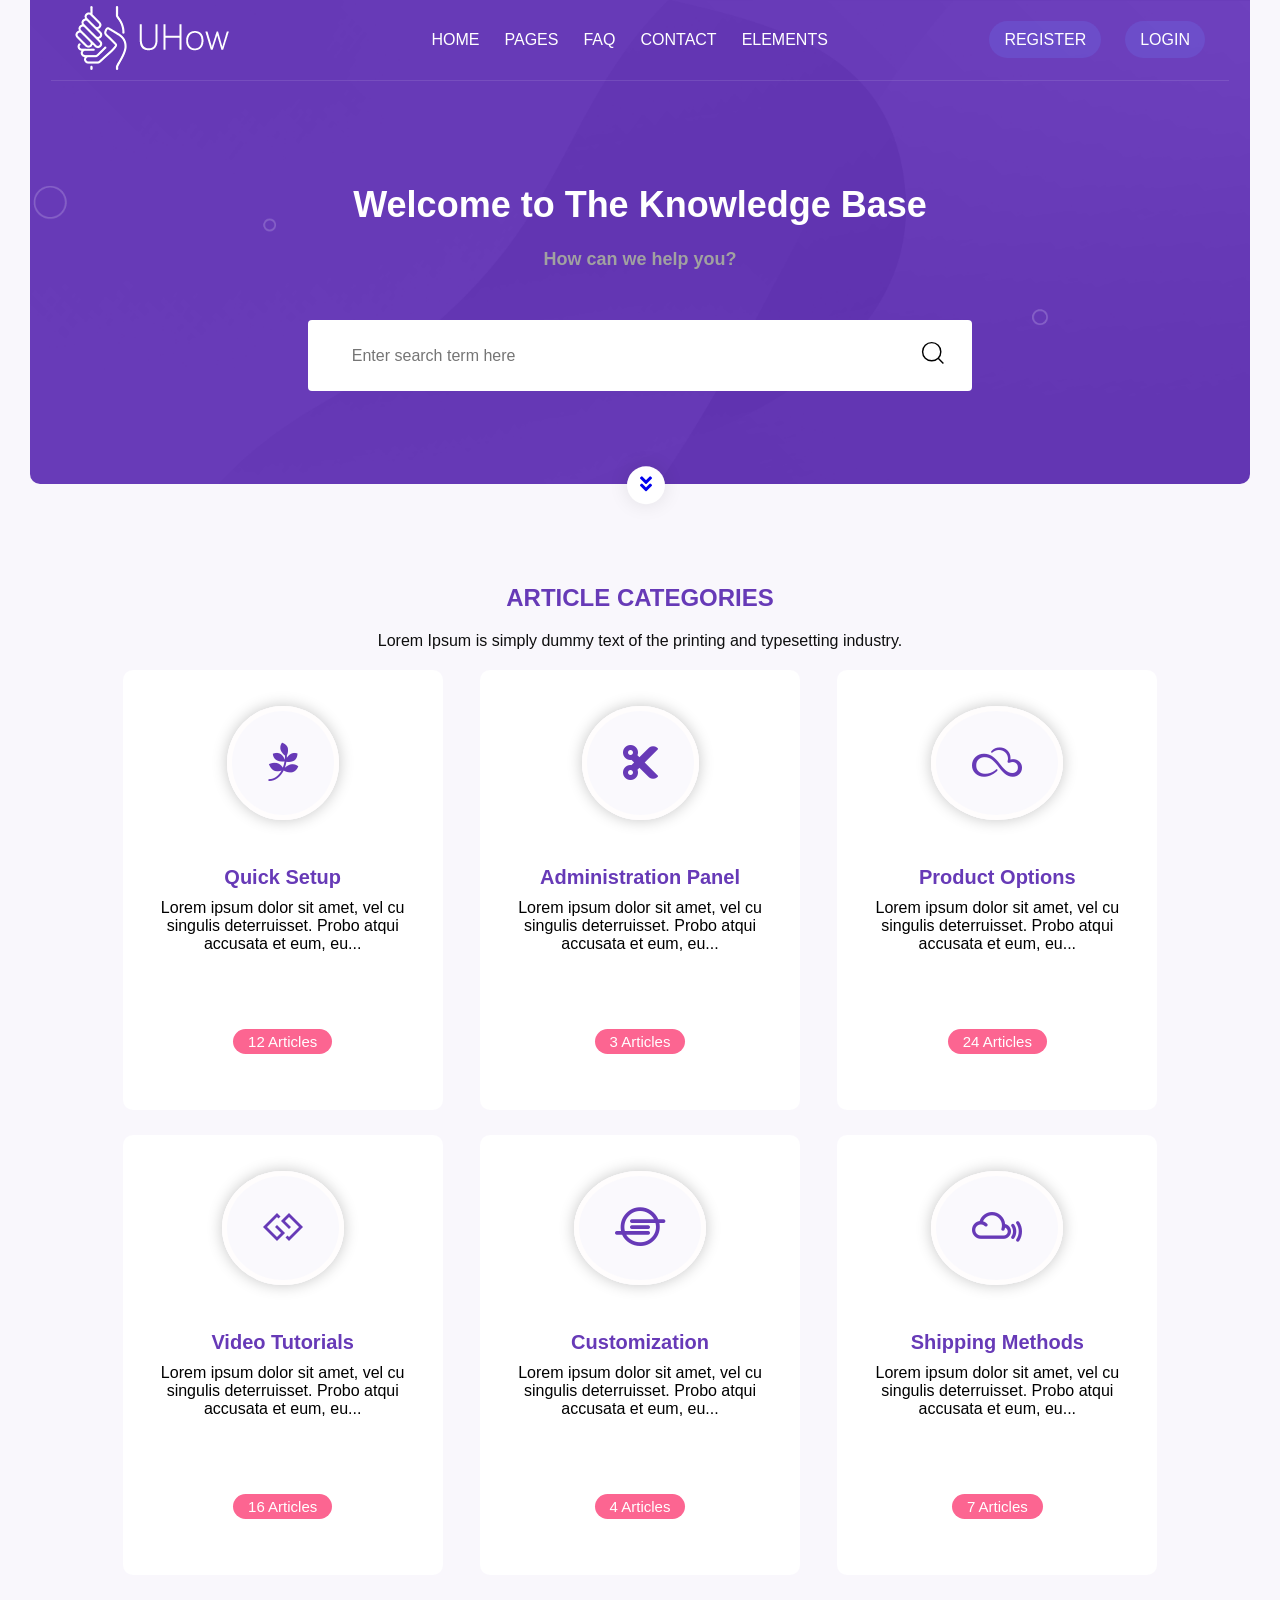
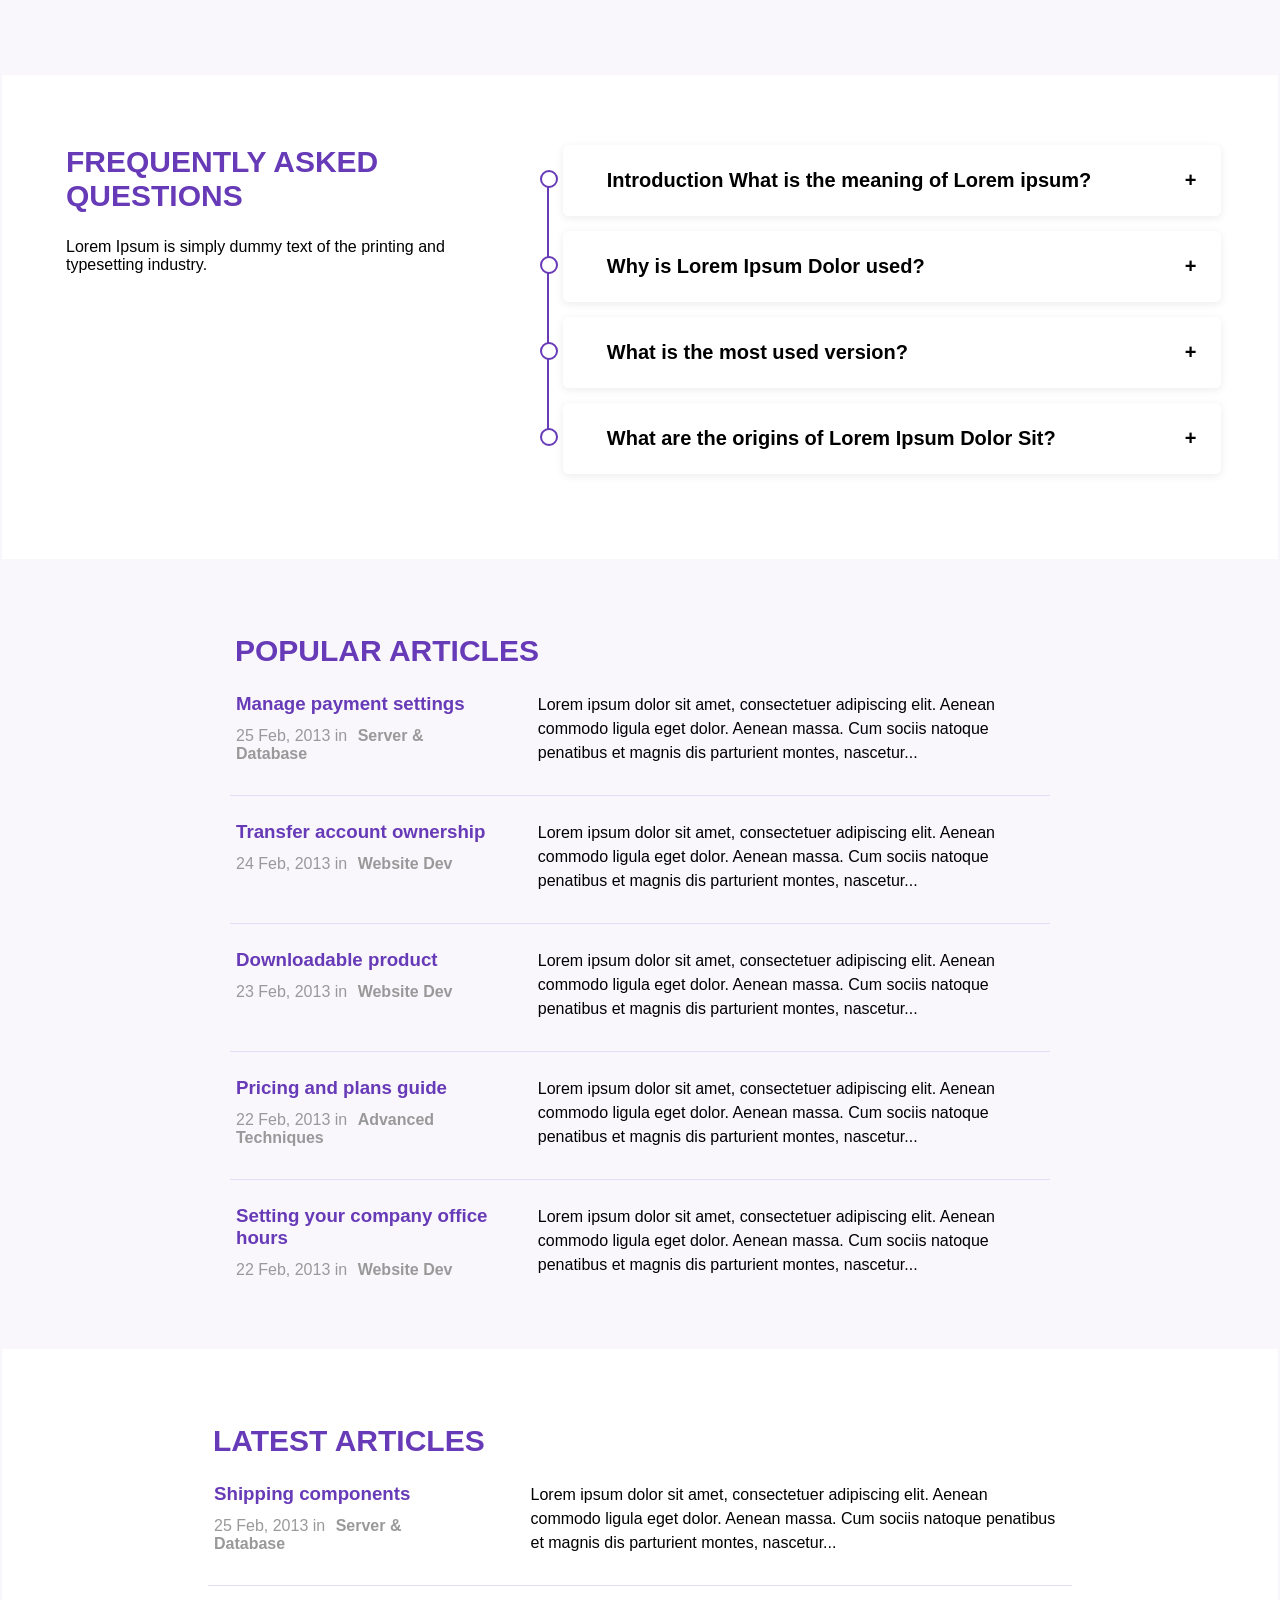
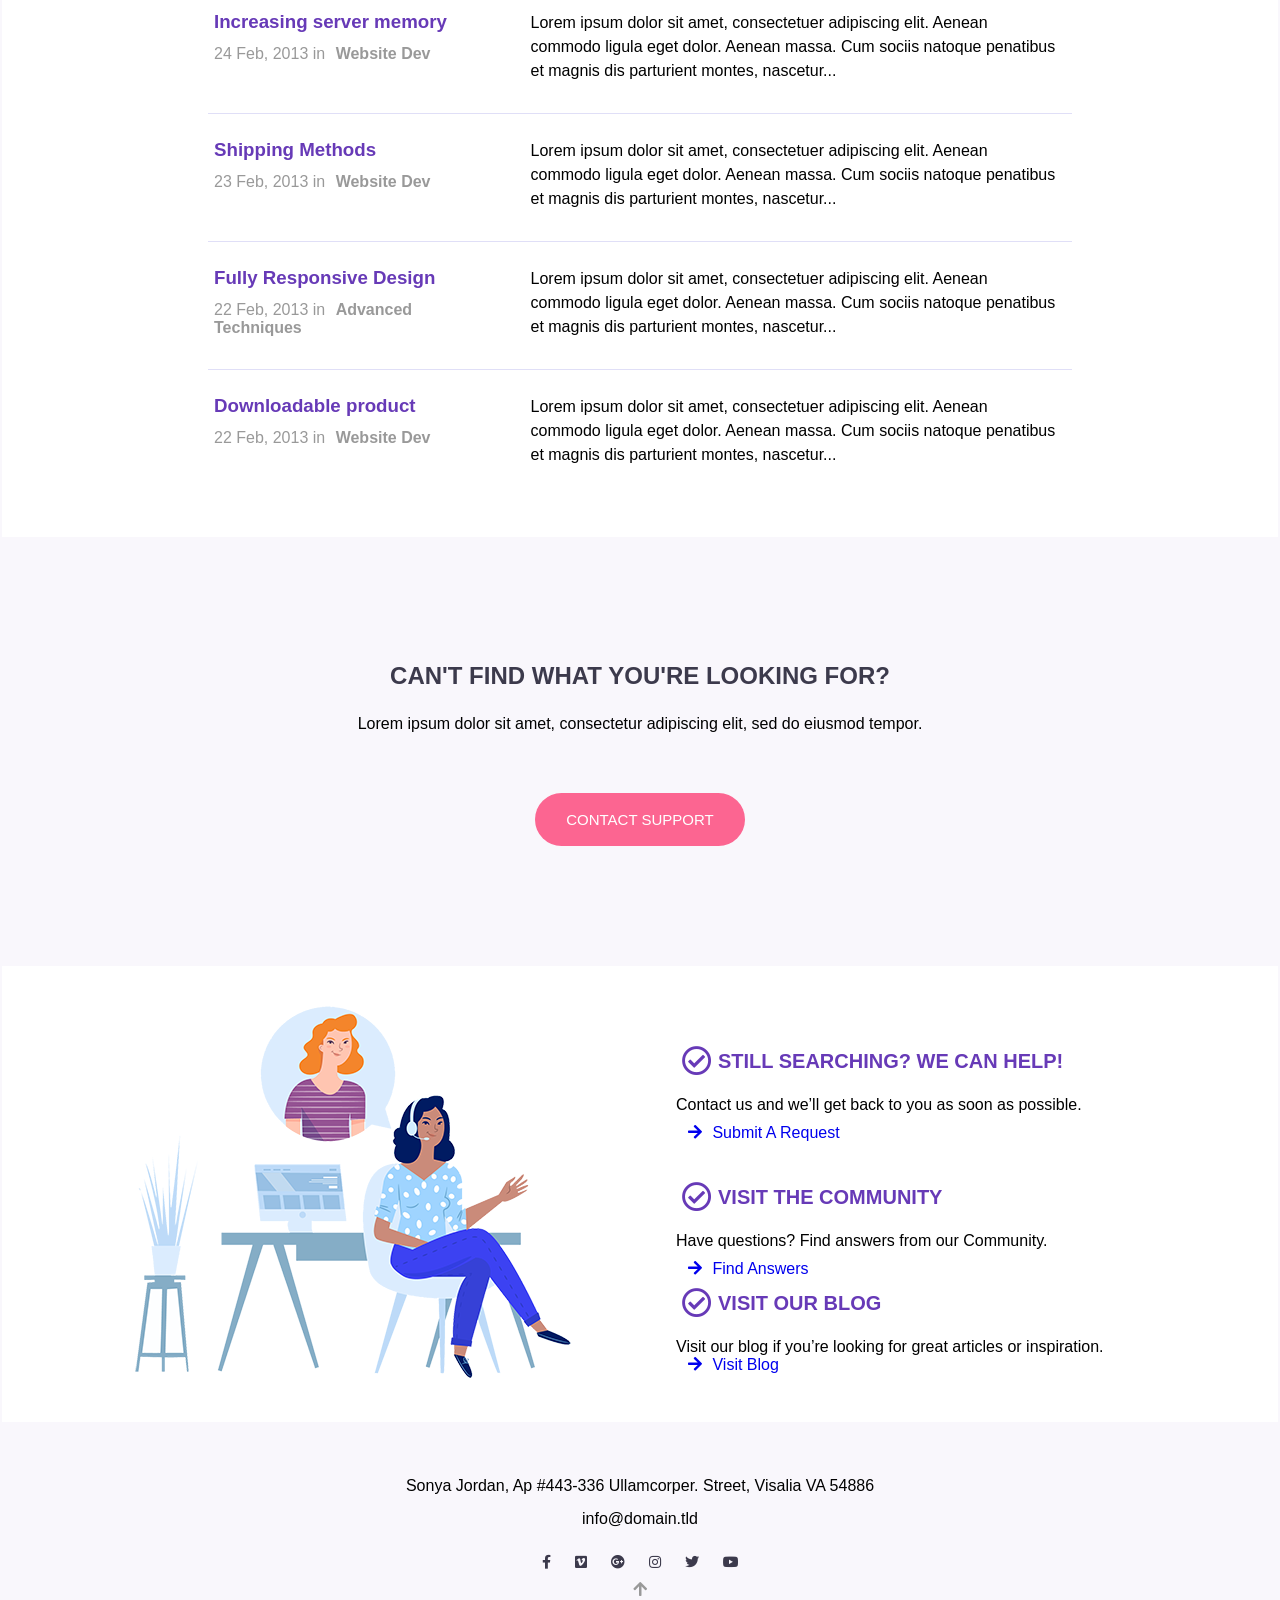
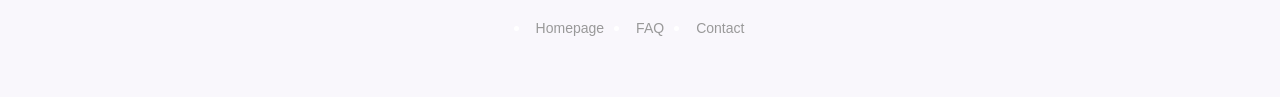
==== commit 109a041e: "pages" ====
--- a/index.html
+++ b/index.html
@@ -9,211 +9,453 @@
 </head>
 <body>
   <div class="page">
-    <header id="tm-header">
+    <header id ="tm-header">
       <div class="uk-background" style="background-image: url(image/header-bg-2.png);">
-        <nav class="tm-main-navbar">
+     
+        <div class="uk-navbar-container">
           <div class="uk-container">
-            <div class="uk-navbar-left">
-              <a href="index.html" class="uk-navbar-item uk-logo">
-                <img src="image/logo.png" alt="Logo">
-              </a>
-            </div>
-            <div class="uk-navbar-center">
-              <ul class="uk-navbar-nav">
-                <li><a href="index.html">HOME</a></li>
-                <li><a href="#">PAGES</a></li>
-                <li><a href="#">FAQ</a></li>
-                <li><a href="#">CONTACT</a></li>
-                <li><a href="#">ELEMENTS</a></li>
-              </ul>
-            </div>
-            <div class="uk-navbar-right">
-              <div class="register">
-                <a href="#" class="uk-text-uppercase">REGISTER</a>
-              </div>
-              <div class="login">
-                <a href="#" class="uk-text-uppercase">LOGIN</a>
-              </div>
-            </div>
-          </div>
-        </nav>
-      </div>
-
-      <section class="uk-background-in" style="background-image: url(image/header-bg-2.png)">
+            <nav class="tm-main-navbar">
+              <div class="uk-navbar-left">
+                <a href="index.html" class="uk-navbar-item uk-logo">
+                  <img src="image/logo.png" alt="">
+                </a>
+              </div>
+              <div class="uk-navbar-center">
+                <ul class="uk-navbar-nav">
+                  <li><a href="index.html">HOME</a></li>
+                  <li><a href="pages.html">PAGES</a></li>
+                  <li><a href="">FAQ</a></li>
+                  <li><a href="">CONTACT</a></li>
+                  <li><a href="">ELEMENTS</a></li>
+                </ul>
+              </div>
+              <div class="uk-navbar-right">
+                <div class="register">
+                  <div class="uk-text-uppercase">
+                    <a href="#">REGISTER</a>
+                  </div>
+                </div>
+                <div class="login">
+                  <div class="uk-text-uppercase">
+                    <a href="#">LOGIN</a>
+                  </div>
+                </div>
+              </div>
+            </nav>
+          </div>
+        </div>
+      </div>
+      <div class = "uk-background-in" style="background-image: url(image/header-bg-2.png)">
         <div class="uk-container2">
           <div class="ik-text-center">
             <div class="uk-light">
-              <h1>Welcome to The Knowledge Base</h1>
-              <h4 class="uk-text-muted">How can we help you?</h4>
+              <h1 class="uk-margin-small">Welcome to The Knowledge Base</h1>
+              <h4 class="uk-margin-small uk-text-muted">How can we help you?</h4>
             </div>
             <form method="GET" action="#" class="uk-margin-medium-top">
-              <input class="uk-search-input" type="search" placeholder="Enter search term here" id="autocomplete-input" autocomplete="off">
-              <button type="submit" class="uk-search-icon-flip">
-                <i class="fas fa-search"></i>
+              <div class="easy-autocomplete">
+                <input class="uk-search-input"
+                  type="search"
+                  placeholder="Enter search term here"
+                  id="autocomplete-input"
+                  autocomplete="off">
+                <div class="easy-autocomplete-container" id="eac-container-autocomplete-input">
+                  <ul></ul>
+                </div>
+              </div>
+              <button type="submit" class="uk-search-icon-flip" data-uk-search-icon="icon: search; ratio: 1.3;">
+                <svg width="26" height="26" viewBox="0 0 20 20" xmlns="http://www.w3.org/2000/svg" data-svg="search">
+                  <circle fill="none" stroke="#000" stroke-width="1.1" cx="9" cy="9" r="7"></circle>
+                  <path fill="none" stroke="#000" stroke-width="1.1" d="M14,14 L18,18 L14,14 Z"></path>
+                </svg>
               </button>
             </form>
           </div>
         </div>
         <div class="header-button">
-          <a href="#category-section">
-            <i class="fas fa-angle-double-down"></i>
-          </a>
-        </div>
-      </section>
+          <div class="header-button-in">
+            <a href="#category-section" data-uk-scroll="offset: -70">
+              <i class="fas fa-angle-double-down"></i>
+            </a>
+        </div>
+      </div>
     </header>
 
-    <main>
-      <section id="category-section">
-        <header class="category-header">
-          <h2>ARTICLE CATEGORIES</h2>
-          <p>Lorem Ipsum is simply dummy text of the printing and typesetting industry.</p>
-        </header>
-
-        <div class="all-column">
-          <article class="first-column">
-            <span class="column-icon"><i class="fab fa-pagelines"></i></span>
-            <h3><a href="#">Quick Setup</a></h3>
-            <p>Lorem ipsum dolor sit amet...</p>
-            <a href="#" class="column-button">12 Articles</a>
-          </article>
-
-          <article class="first-column">
-            <span class="column-icon"><i class="fas fa-cut"></i></span>
-            <h3><a href="#">Administration Panel</a></h3>
-            <p>Lorem ipsum dolor sit amet...</p>
-            <a href="#" class="column-button">3 Articles</a>
-          </article>
-
-          <article class="first-column">
-            <span class="column-icon"><i class="fab fa-skyatlas"></i></span>
-            <h3><a href="#">Product Options</a></h3>
-            <p>Lorem ipsum dolor sit amet...</p>
-            <a href="#" class="column-button">24 Articles</a>
-          </article>
-        </div>
-      </section>
-
-      <section class="section1">
-        <header>
-          <h2>Frequently asked questions</h2>
-          <p>Lorem Ipsum is simply dummy text of the printing and typesetting industry.</p>
-        </header>
-
-        <ul class="section-catagory-column1">
-          <li class="section-open1">
-            <span class="dot"></span>
-            <button class="section-btn1" data-id="c1" data-ac="false">
-              Introduction — What is the meaning of Lorem ipsum?
-            </button>
-            <div id="c1" hidden>
-              <p>Literally it does not mean anything...</p>
-            </div>
-          </li>
-
-          <li class="section-open1">
-            <span class="dot"></span>
-            <button class="section-btn1" data-id="c2" data-ac="false">
-              Why is Lorem Ipsum Dolor used?
-            </button>
-            <div id="c2" hidden>
-              <p>The Lorem Ipsum text is used to fill spaces...</p>
-            </div>
-          </li>
-
-          <li class="section-open1">
-            <span class="dot"></span>
-            <button class="section-btn1" data-id="c3" data-ac="false">
-              What is the most used version?
-            </button>
-            <div id="c3" hidden>
-              <p>Duis aute irure dolor in reprehenderit...</p>
-            </div>
-          </li>
-
-          <li class="section-open1">
-            <span class="dot"></span>
-            <button class="section-btn1" data-id="c4" data-ac="false">
-              What are the origins of Lorem Ipsum Dolor Sit?
-            </button>
-            <div id="c4" hidden>
-              <p>Its origins date back to 45 BC...</p>
-            </div>
-          </li>
-        </ul>
-      </section>
-
-      <section class="section2">
-        <header><h2>Popular Articles</h2></header>
-        <ul class="section-article-list2">
-          <li>
-            <article>
-              <h3><a href="#">Manage payment settings</a></h3>
-              <p>25 Feb, 2013 in <b>Server & Database</b></p>
-            </article>
-          </li>
-        </ul>
-      </section>
-
-      <section class="section3">
-        <header><h2>Latest Articles</h2></header>
-        <ul class="section-article-list3">
-          <li>
-            <article>
-              <h3><a href="#">Shipping components</a></h3>
-              <p>25 Feb, 2013 in <b>Server & Database</b></p>
-            </article>
-          </li>
-        </ul>
-      </section>
-
-      <section class="section4">
-        <header>
-          <h2>Can't find what you're looking for?</h2>
-          <p>Lorem ipsum dolor sit amet, consectetur adipiscing elit.</p>
-          <a href="#" class="section-button4">Contact Support</a>
-        </header>
-      </section>
-
-      <section class="section5">
-        <article class="section-in5">
-          <figure>
-            <img src="image/image-1.png" alt="Illustration">
-          </figure>
+    <section id ="category-section">
+    <div class ="category">
+      <h2 class="category-header-text">ARTICLE CATEGORIES</h2>
+      <p class = "category-description">Lorem Ipsum is simply dummy text of the printing and typesetting industry.</p>
+    <div class = "all-column">
+      <div class ="first-column">
+        <div class ="padding-column">
+          <span class="column-icon">
+            <i class="fab fa-pagelines"></i>
+          </span>
+          <h3 class = "column-header-text">
+           <a href="#">Quick Setup</a>
+          </h3>
+          <p class ="column-text">
+            Lorem ipsum dolor sit amet, vel cu singulis deterruisset. Probo atqui accusata et eum, eu...
+          </p>
+          <a href="#" class="column-button">12 Articles</a>
+        </div>
+      </div>
+       <div class ="first-column">
+        <div class ="padding-column">
+          <span class="column-icon">
+            <i class="fas fa-cut"></i>
+          </span>
+          <h3 class = "column-header-text">
+           <a href="#">Administration Panel</a>
+          </h3>
+          <p class ="column-text">
+            Lorem ipsum dolor sit amet, vel cu singulis deterruisset. Probo atqui accusata et eum, eu...
+          </p>
+          <a href="#" class="column-button">3 Articles</a>
+        </div>
+      </div>
+       <div class ="first-column">
+        <div class ="padding-column">
+          <span class="column-icon">
+            <i class="fab fa-skyatlas"></i>
+          </span>
+          <h3 class = "column-header-text">
+           <a href="#">Product Options</a>
+          </h3>
+          <p class ="column-text">
+            Lorem ipsum dolor sit amet, vel cu singulis deterruisset. Probo atqui accusata et eum, eu...
+          </p>
+          <a href="#" class="column-button">24 Articles</a>
+        </div>
+      </div>
+       <div class ="second-column">
+        <div class ="padding-column">
+          <span class="column-icon">
+            <i class="fab fa-gg"></i>
+          </span>
+          <h3 class = "column-header-text">
+           <a href="#">Video Tutorials</a>
+          </h3>
+          <p class ="column-text">
+            Lorem ipsum dolor sit amet, vel cu singulis deterruisset. Probo atqui accusata et eum, eu...
+          </p>
+          <a href="#" class="column-button">16 Articles</a>
+        </div>
+      </div>
+       <div class ="second-column">
+        <div class ="padding-column">
+          <span class="column-icon">
+            <i class="fab fa-ioxhost"></i>
+          </span>
+          <h3 class = "column-header-text">
+           <a href="#">Customization</a>
+          </h3>
+          <p class ="column-text">
+            Lorem ipsum dolor sit amet, vel cu singulis deterruisset. Probo atqui accusata et eum, eu...
+          </p>
+          <a href="#" class="column-button">4 Articles</a>
+        </div>
+      </div>
+       <div class ="second-column">
+        <div class ="padding-column">
+          <span class="column-icon">
+            <i class="fab fa-mixcloud"></i>
+          </span>
+          <h3 class = "column-header-text">
+           <a href="#">Shipping Methods</a>
+          </h3>
+          <p class ="column-text">
+            Lorem ipsum dolor sit amet, vel cu singulis deterruisset. Probo atqui accusata et eum, eu...
+          </p>
+          <a href="#" class="column-button">7 Articles</a>
+        </div>
+      </div>
+    </div>
+    </div>
+    </section>
+
+    <section class = "section1">
+      <div class = "section-in1">
+        <div class ="section-inner1">
+          <div class ="section-column1">
+            <h2 class = "section-header1">
+              Frequently asked questions
+            </h2>
+            <p>Lorem Ipsum is simply dummy text of the printing and typesetting industry.</p>
+
+          </div>
+          <div class = "section-catagory1">
+            <ul class = "section-catagory-column1">
+              <li class = "section-open1">
+                <span class="dot"></span>
+                <button class="section-btn1" data-id="c1" data-ac="false">
+                  Introduction What is the meaning of Lorem ipsum?
+                </button>
+                 <div id="c1" hidden>
+                   <p>Literally it does not mean anything.
+                     It is a sequence of words without a sense of Latin derivation that make up a text also known as filler text, fictitious, blind or placeholder.</p>
+                 </div>
+              </li>
+              
+              <li class= "section-open1">
+                <span class="dot"></span>
+                <button class="section-btn1" data-id="c2" data-ac="false">
+                  Why is Lorem Ipsum Dolor used?
+                </button>
+                 <div id="c2" hidden>
+                   <p>The Lorem Ipsum text is used to fill spaces designated to host texts that have not yet been published.
+                     They use programmers, graphic designers, typographers to get a real impression of the digital / advertising / editorial product they are working on.</p>
+                 </div>
+              </li>
+              
+              <li class= "section-open1">
+                <span class="dot"></span>
+                <button class="section-btn1" data-id="c3" data-ac="false">
+                  What is the most used version?
+                </button>
+                 <div id="c3" hidden>
+                   <p>Duis aute irure dolor in reprehenderit in voluptate velit esse cillum dolore eu fugiat nulla pariatur.
+                    Excepteur sint occaecat cupidatat proident.
+                   </p>
+                 </div>
+              </li>
+              
+              <li class= "section-open1">
+                <span class="dot"></span>
+                <button class="section-btn1" data-id="c4" data-ac="false">
+                  What are the origins of Lorem Ipsum Dolor Sit?
+                </button>
+                 <div id="c4" hidden>
+                   <p>Its origins date back to 45 BC. In fact, his words were randomly extracted from the De finibus bonorum et malorum , a classic of Latin literature written by Cicero over 2000 years ago.
+                   </p>
+                 </div>
+              </li>
+            </ul>
+          </div>
+        </div>
+      </div>
+    </section>
+
+    <section class="section2">
+      <div class="section-in2">
+            <h2 class = "section-header2">
+              Popular Articles
+            </h2>
+            <ul class="section-article-list2">
+              <li>
+                <div class="section-article2">
+                  <h3><a href="#">Manage payment settings</a></h3>
+                  <p>25 Feb, 2013 in <b>Server & Database</b></p>
+                </div>
+                <div class="section-article2-in">
+                  <p>Lorem ipsum dolor sit amet, consectetuer adipiscing elit.
+                    Aenean commodo ligula eget dolor. Aenean massa.
+                    Cum sociis natoque penatibus et magnis dis parturient montes, nascetur...</p>
+                </div>
+              </li>
+               <li class="section-article2-li">
+                <div class="section-article2">
+                  <h3><a href="#">Transfer account ownership</a></h3>
+                  <p>24 Feb, 2013 in <b>Website Dev</b></p>
+                </div>
+                <div class="section-article2-in">
+                  <p>Lorem ipsum dolor sit amet, consectetuer adipiscing elit.
+                    Aenean commodo ligula eget dolor. Aenean massa.
+                    Cum sociis natoque penatibus et magnis dis parturient montes, nascetur...</p>
+                </div>
+              </li>
+               <li class="section-article2-li">
+                <div class="section-article2">
+                  <h3><a href="#">Downloadable product</a></h3>
+                  <p>23 Feb, 2013 in <b>Website Dev</b></p>
+                </div>
+                <div class="section-article2-in">
+                  <p>Lorem ipsum dolor sit amet, consectetuer adipiscing elit.
+                    Aenean commodo ligula eget dolor. Aenean massa.
+                    Cum sociis natoque penatibus et magnis dis parturient montes, nascetur...</p>
+                </div>
+              </li>
+               <li class="section-article2-li">
+                <div class="section-article2">
+                  <h3><a href="#">Pricing and plans guide</a></h3>
+                  <p>22 Feb, 2013 in <b>Advanced Techniques</b></p>
+                </div>
+                <div class="section-article2-in">
+                  <p>Lorem ipsum dolor sit amet, consectetuer adipiscing elit.
+                    Aenean commodo ligula eget dolor. Aenean massa.
+                    Cum sociis natoque penatibus et magnis dis parturient montes, nascetur...</p>
+                </div>
+              </li>
+               <li class="section-article2-li">
+                <div class="section-article2">
+                  <h3><a href="#">Setting your company office hours</a></h3>
+                  <p>22 Feb, 2013 in <b>Website Dev</b></p>
+                </div>
+                <div class="section-article2-in">
+                  <p>Lorem ipsum dolor sit amet, consectetuer adipiscing elit.
+                    Aenean commodo ligula eget dolor. Aenean massa.
+                    Cum sociis natoque penatibus et magnis dis parturient montes, nascetur...</p>
+                </div>
+              </li>
+            </ul>
+      </div>
+
+    </section>
+
+    <section class="section3">
+     <div class="section-in3">
+            <h2 class = "section-header3">
+              Latest Articles
+            </h2>
+            <ul class="section-article-list3">
+              <li>
+                <div class="section-article3">
+                  <h3><a href="#">Shipping components</a></h3>
+                  <p>25 Feb, 2013 in <b>Server & Database</b></p>
+                </div>
+                <div class="section-article3-in">
+                  <p>Lorem ipsum dolor sit amet, consectetuer adipiscing elit.
+                    Aenean commodo ligula eget dolor. Aenean massa.
+                    Cum sociis natoque penatibus et magnis dis parturient montes, nascetur...</p>
+                </div>
+              </li>
+               <li class="section-article3-li">
+                <div class="section-article3">
+                  <h3><a href="#">Increasing server memory</a></h3>
+                  <p>24 Feb, 2013 in <b>Website Dev</b></p>
+                </div>
+                <div class="section-article3-in">
+                  <p>Lorem ipsum dolor sit amet, consectetuer adipiscing elit.
+                    Aenean commodo ligula eget dolor. Aenean massa.
+                    Cum sociis natoque penatibus et magnis dis parturient montes, nascetur...</p>
+                </div>
+              </li>
+               <li class="section-article3-li">
+                <div class="section-article3">
+                  <h3><a href="#">Shipping Methods</a></h3>
+                  <p>23 Feb, 2013 in <b>Website Dev</b></p>
+                </div>
+                <div class="section-article3-in">
+                  <p>Lorem ipsum dolor sit amet, consectetuer adipiscing elit.
+                    Aenean commodo ligula eget dolor. Aenean massa.
+                    Cum sociis natoque penatibus et magnis dis parturient montes, nascetur...</p>
+                </div>
+              </li>
+               <li class="section-article3-li">
+                <div class="section-article3">
+                  <h3><a href="#">Fully Responsive Design</a></h3>
+                  <p>22 Feb, 2013 in <b>Advanced Techniques</b></p>
+                </div>
+                <div class="section-article3-in">
+                  <p>Lorem ipsum dolor sit amet, consectetuer adipiscing elit.
+                    Aenean commodo ligula eget dolor. Aenean massa.
+                    Cum sociis natoque penatibus et magnis dis parturient montes, nascetur...</p>
+                </div>
+              </li>
+               <li class="section-article3-li">
+                <div class="section-article3">
+                  <h3><a href="#">Downloadable product</a></h3>
+                  <p>22 Feb, 2013 in <b>Website Dev</b></p>
+                </div>
+                <div class="section-article3-in">
+                  <p>Lorem ipsum dolor sit amet, consectetuer adipiscing elit.
+                    Aenean commodo ligula eget dolor. Aenean massa.
+                    Cum sociis natoque penatibus et magnis dis parturient montes, nascetur...</p>
+                </div>
+              </li>
+            </ul>
+      </div>
+    </section>
+
+    <section class="section4">
+      <div class="section-in4">
+            <h2 class = "section-header4">
+              Can't find what you're looking for?
+            </h2>
+            <p class="section-text4">Lorem ipsum dolor sit amet, consectetur adipiscing elit, sed do eiusmod tempor.</p>
+            <a href="#" class="section-button4">Contact Support</a>
+      </div>
+    </section>
+
+    <section class="section5">
+      <div class="section-in5">
+        <div class = "section-inner5">
+          <div class="section-column-right5">
+            <img src="image/image-1.png" alt="">
+          </div>
           <div class="section-column-left5">
-            <h4><i class="far fa-check-circle"></i> Still Searching? We Can Help!</h4>
-            <p>Contact us and we’ll get back to you as soon as possible.</p>
-            <p><a href="#"><i class="fas fa-arrow-right"></i> Submit A Request</a></p>
-          </div>
-        </article>
-      </section>
-    </main>
+            <div class="section-text-left5">
+              <div class ="section-column5-first">
+                <h4 class="section-header5">
+                  <i class="far fa-check-circle"></i>
+                  Still Searching? We Can Help!
+                </h4>
+                <p>Contact us and we’ll get back to you as soon as possible.</p>
+                <p class = "section-description5">
+                  <a href="#">
+                    <i class ="fas fa-arrow-right"></i>
+                     Submit A Request
+                  </a>
+
+                </p>
+              </div>
+              <div class ="section-column5-first">
+                <h4 class="section-header5">
+                  <i class="far fa-check-circle"></i>
+                  Visit The Community
+                </h4>
+                <p>Have questions? Find answers from our Community.</p>
+                <p class = "section-description5">
+                  <a href="#">
+                    <i class ="fas fa-arrow-right"></i>
+                     Find Answers
+                  </a>
+                </p>
+              </div>
+              <div class ="section-column5-third">
+                <h4 class="section-header5">
+                  <i class="far fa-check-circle"></i>
+                  Visit Our Blog
+                </h4>
+                <p>Visit our blog if you’re looking for great articles or inspiration.</p>
+                <p class = "section-description5">
+                  <a href="#">
+                    <i class ="fas fa-arrow-right"></i>
+                     Visit Blog
+                  </a>
+                </p>
+              </div>
+    </section>
+            
 
     <footer class="uk-footer">
-      <address>
-        <p>Sonya Jordan, Ap #443-336 Ullamcorper. Street, Visalia VA 54886</p>
-        <p><a href="mailto:info@domain.tld">info@domain.tld</a></p>
-      </address>
-
-      <ul class="tm-socials">
-        <li><a href="#"><i class="fab fa-facebook-f"></i></a></li>
-        <li><a href="#"><i class="fab fa-vimeo"></i></a></li>
-        <li><a href="#"><i class="fab fa-google-plus"></i></a></li>
-        <li><a href="#"><i class="fab fa-instagram"></i></a></li>
-        <li><a href="#"><i class="fab fa-twitter"></i></a></li>
-        <li><a href="#"><i class="fab fa-youtube"></i></a></li>
-      </ul>
-
-      <nav class="footer-nav">
-        <ul>
-          <li><a href="index.html">Homepage</a></li>
-          <li><a href="#">FAQ</a></li>
-          <li><a href="#">Contact</a></li>
-        </ul>
-      </nav>
-
-      <a href="#tm-header" class="footer-button">
-        <i class="fas fa-arrow-up"></i>
-      </a>
+      <div class="uk-footer-container">
+              <div class="uk-margin">
+                <p>Sonya Jordan, Ap #443-336 Ullamcorper. Street, Visalia VA 54886</p>
+                <p><a href="/cdn-cgi/l/email-protection" class="__cf_email__" data-cfemail="8be2e5ede4cbefe4e6eae2e5a5ffe7ef">info@domain.tld</a></p>
+                <ul class="tm-socials">
+                  <li><a href="#"><i class="fab fa-facebook-f"></i></a></li>
+                  <li><a href="#"><i class="fab fa-vimeo"></i></a></li>
+                  <li><a href="#"><i class="fab fa-google-plus"></i></a></li>
+                  <li><a href="#"><i class="fab fa-instagram"></i></a></li>
+                  <li><a href="#"><i class="fab fa-twitter"></i></a></li>
+                  <li><a href="#"><i class="fab fa-youtube"></i></a></li>
+                </ul>
+              </div>
+              <div class="footer-button">
+          <div class="footer-button-in">
+            <a href="#tm-header" data-uk-scroll="offset: -70">
+              <i class="fas fa-arrow-up"></i>
+            </a>
+        
+            <div class="uk-text-center">
+              <ul class="uk-subnav">
+                <li><a href="index.html">Homepage</a></li>
+                <li><a href="">FAQ</a></li>
+                <li><a href="">Contact</a></li>
+              </ul>
+              </div>
+          </div>
     </footer>
   </div>
   <script src="./sectionbutton.js"></script>
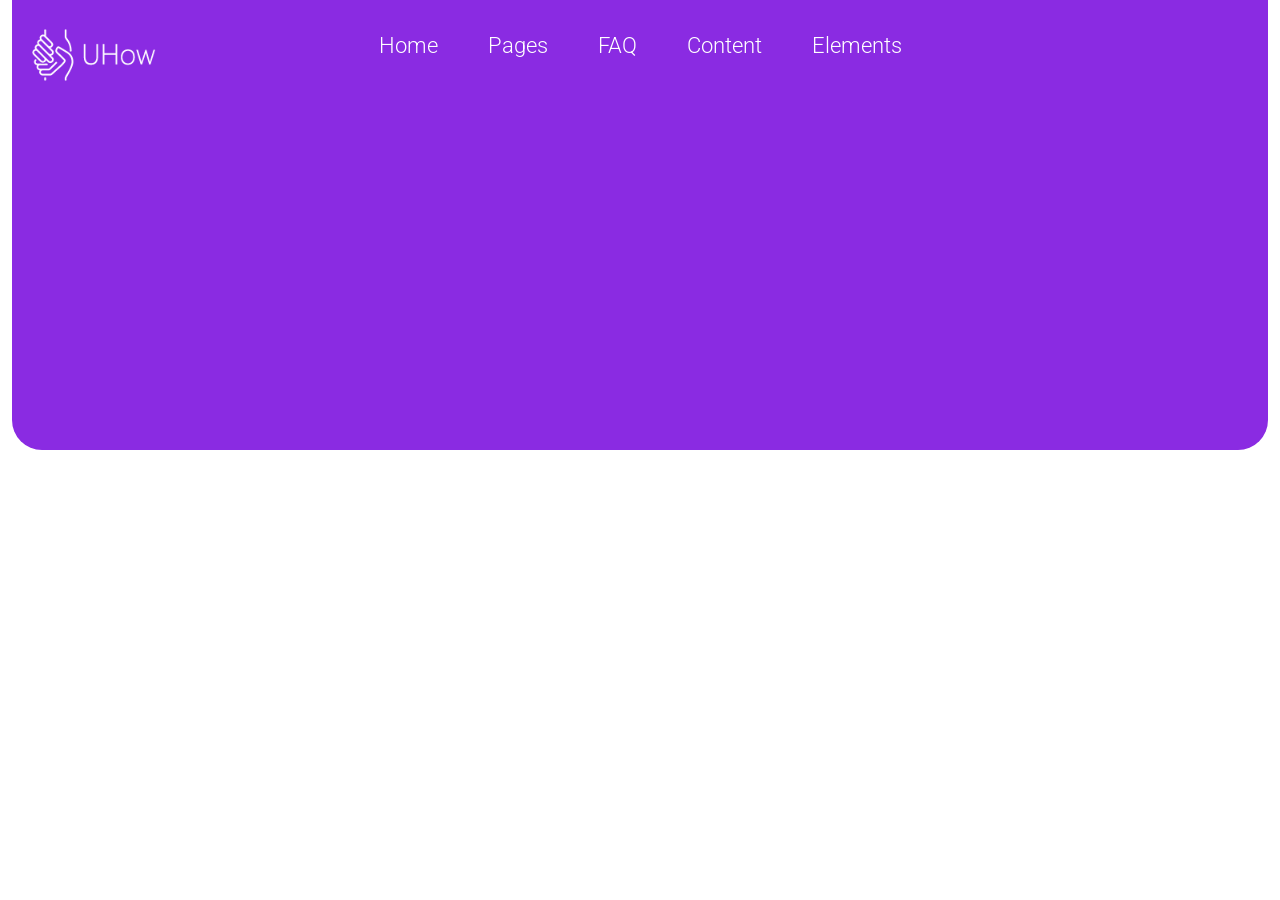
==== commit 5e35f85f: "recreated" ====
--- a/index.html
+++ b/index.html
@@ -1,463 +1,33 @@
 <!DOCTYPE html>
 <html lang="en">
+
 <head>
-  <meta charset="UTF-8">
-  <meta name="viewport" content="width=device-width, initial-scale=1.0">
-  <title>Document</title>
-  <link rel="stylesheet" href="./style.css">
-  <link rel="stylesheet" href="https://use.fontawesome.com/releases/v5.15.4/css/all.css">
+    <meta charset="UTF-8">
+    <meta name="viewport" content="width=device-width, initial-scale=1.0">
+    <title>UHow - Home 1</title>
+    <link rel="stylesheet" href="style.css">
+    <link href="https://fonts.googleapis.com/css?family=Roboto:300,400,500,700" rel="stylesheet">
 </head>
+
 <body>
-  <div class="page">
-    <header id ="tm-header">
-      <div class="uk-background" style="background-image: url(image/header-bg-2.png);">
-     
-        <div class="uk-navbar-container">
-          <div class="uk-container">
-            <nav class="tm-main-navbar">
-              <div class="uk-navbar-left">
-                <a href="index.html" class="uk-navbar-item uk-logo">
-                  <img src="image/logo.png" alt="">
-                </a>
-              </div>
-              <div class="uk-navbar-center">
-                <ul class="uk-navbar-nav">
-                  <li><a href="index.html">HOME</a></li>
-                  <li><a href="pages.html">PAGES</a></li>
-                  <li><a href="">FAQ</a></li>
-                  <li><a href="">CONTACT</a></li>
-                  <li><a href="">ELEMENTS</a></li>
-                </ul>
-              </div>
-              <div class="uk-navbar-right">
-                <div class="register">
-                  <div class="uk-text-uppercase">
-                    <a href="#">REGISTER</a>
-                  </div>
-                </div>
-                <div class="login">
-                  <div class="uk-text-uppercase">
-                    <a href="#">LOGIN</a>
-                  </div>
-                </div>
-              </div>
-            </nav>
-          </div>
-        </div>
-      </div>
-      <div class = "uk-background-in" style="background-image: url(image/header-bg-2.png)">
-        <div class="uk-container2">
-          <div class="ik-text-center">
-            <div class="uk-light">
-              <h1 class="uk-margin-small">Welcome to The Knowledge Base</h1>
-              <h4 class="uk-margin-small uk-text-muted">How can we help you?</h4>
-            </div>
-            <form method="GET" action="#" class="uk-margin-medium-top">
-              <div class="easy-autocomplete">
-                <input class="uk-search-input"
-                  type="search"
-                  placeholder="Enter search term here"
-                  id="autocomplete-input"
-                  autocomplete="off">
-                <div class="easy-autocomplete-container" id="eac-container-autocomplete-input">
-                  <ul></ul>
-                </div>
-              </div>
-              <button type="submit" class="uk-search-icon-flip" data-uk-search-icon="icon: search; ratio: 1.3;">
-                <svg width="26" height="26" viewBox="0 0 20 20" xmlns="http://www.w3.org/2000/svg" data-svg="search">
-                  <circle fill="none" stroke="#000" stroke-width="1.1" cx="9" cy="9" r="7"></circle>
-                  <path fill="none" stroke="#000" stroke-width="1.1" d="M14,14 L18,18 L14,14 Z"></path>
-                </svg>
-              </button>
-            </form>
-          </div>
-        </div>
-        <div class="header-button">
-          <div class="header-button-in">
-            <a href="#category-section" data-uk-scroll="offset: -70">
-              <i class="fas fa-angle-double-down"></i>
-            </a>
-        </div>
-      </div>
-    </header>
+    <div class="container">
+      <div class="header">
+    <img src="./assets/logo.png" class="logo">
 
-    <section id ="category-section">
-    <div class ="category">
-      <h2 class="category-header-text">ARTICLE CATEGORIES</h2>
-      <p class = "category-description">Lorem Ipsum is simply dummy text of the printing and typesetting industry.</p>
-    <div class = "all-column">
-      <div class ="first-column">
-        <div class ="padding-column">
-          <span class="column-icon">
-            <i class="fab fa-pagelines"></i>
-          </span>
-          <h3 class = "column-header-text">
-           <a href="#">Quick Setup</a>
-          </h3>
-          <p class ="column-text">
-            Lorem ipsum dolor sit amet, vel cu singulis deterruisset. Probo atqui accusata et eum, eu...
-          </p>
-          <a href="#" class="column-button">12 Articles</a>
-        </div>
-      </div>
-       <div class ="first-column">
-        <div class ="padding-column">
-          <span class="column-icon">
-            <i class="fas fa-cut"></i>
-          </span>
-          <h3 class = "column-header-text">
-           <a href="#">Administration Panel</a>
-          </h3>
-          <p class ="column-text">
-            Lorem ipsum dolor sit amet, vel cu singulis deterruisset. Probo atqui accusata et eum, eu...
-          </p>
-          <a href="#" class="column-button">3 Articles</a>
-        </div>
-      </div>
-       <div class ="first-column">
-        <div class ="padding-column">
-          <span class="column-icon">
-            <i class="fab fa-skyatlas"></i>
-          </span>
-          <h3 class = "column-header-text">
-           <a href="#">Product Options</a>
-          </h3>
-          <p class ="column-text">
-            Lorem ipsum dolor sit amet, vel cu singulis deterruisset. Probo atqui accusata et eum, eu...
-          </p>
-          <a href="#" class="column-button">24 Articles</a>
-        </div>
-      </div>
-       <div class ="second-column">
-        <div class ="padding-column">
-          <span class="column-icon">
-            <i class="fab fa-gg"></i>
-          </span>
-          <h3 class = "column-header-text">
-           <a href="#">Video Tutorials</a>
-          </h3>
-          <p class ="column-text">
-            Lorem ipsum dolor sit amet, vel cu singulis deterruisset. Probo atqui accusata et eum, eu...
-          </p>
-          <a href="#" class="column-button">16 Articles</a>
-        </div>
-      </div>
-       <div class ="second-column">
-        <div class ="padding-column">
-          <span class="column-icon">
-            <i class="fab fa-ioxhost"></i>
-          </span>
-          <h3 class = "column-header-text">
-           <a href="#">Customization</a>
-          </h3>
-          <p class ="column-text">
-            Lorem ipsum dolor sit amet, vel cu singulis deterruisset. Probo atqui accusata et eum, eu...
-          </p>
-          <a href="#" class="column-button">4 Articles</a>
-        </div>
-      </div>
-       <div class ="second-column">
-        <div class ="padding-column">
-          <span class="column-icon">
-            <i class="fab fa-mixcloud"></i>
-          </span>
-          <h3 class = "column-header-text">
-           <a href="#">Shipping Methods</a>
-          </h3>
-          <p class ="column-text">
-            Lorem ipsum dolor sit amet, vel cu singulis deterruisset. Probo atqui accusata et eum, eu...
-          </p>
-          <a href="#" class="column-button">7 Articles</a>
-        </div>
-      </div>
+    <div class="navbar">
+        <button class="navbutton">Home</button>
+        <button class="navbutton">Pages</button>
+        <button class="navbutton">FAQ</button>
+        <button class="navbutton">Content</button>
+        <button class="navbutton">Elements</button>
     </div>
+
+    <div class="spacer"></div>
+</div>
+
+
     </div>
-    </section>
+</body>
+<script src="script.js"> </script>
 
-    <section class = "section1">
-      <div class = "section-in1">
-        <div class ="section-inner1">
-          <div class ="section-column1">
-            <h2 class = "section-header1">
-              Frequently asked questions
-            </h2>
-            <p>Lorem Ipsum is simply dummy text of the printing and typesetting industry.</p>
-
-          </div>
-          <div class = "section-catagory1">
-            <ul class = "section-catagory-column1">
-              <li class = "section-open1">
-                <span class="dot"></span>
-                <button class="section-btn1" data-id="c1" data-ac="false">
-                  Introduction What is the meaning of Lorem ipsum?
-                </button>
-                 <div id="c1" hidden>
-                   <p>Literally it does not mean anything.
-                     It is a sequence of words without a sense of Latin derivation that make up a text also known as filler text, fictitious, blind or placeholder.</p>
-                 </div>
-              </li>
-              
-              <li class= "section-open1">
-                <span class="dot"></span>
-                <button class="section-btn1" data-id="c2" data-ac="false">
-                  Why is Lorem Ipsum Dolor used?
-                </button>
-                 <div id="c2" hidden>
-                   <p>The Lorem Ipsum text is used to fill spaces designated to host texts that have not yet been published.
-                     They use programmers, graphic designers, typographers to get a real impression of the digital / advertising / editorial product they are working on.</p>
-                 </div>
-              </li>
-              
-              <li class= "section-open1">
-                <span class="dot"></span>
-                <button class="section-btn1" data-id="c3" data-ac="false">
-                  What is the most used version?
-                </button>
-                 <div id="c3" hidden>
-                   <p>Duis aute irure dolor in reprehenderit in voluptate velit esse cillum dolore eu fugiat nulla pariatur.
-                    Excepteur sint occaecat cupidatat proident.
-                   </p>
-                 </div>
-              </li>
-              
-              <li class= "section-open1">
-                <span class="dot"></span>
-                <button class="section-btn1" data-id="c4" data-ac="false">
-                  What are the origins of Lorem Ipsum Dolor Sit?
-                </button>
-                 <div id="c4" hidden>
-                   <p>Its origins date back to 45 BC. In fact, his words were randomly extracted from the De finibus bonorum et malorum , a classic of Latin literature written by Cicero over 2000 years ago.
-                   </p>
-                 </div>
-              </li>
-            </ul>
-          </div>
-        </div>
-      </div>
-    </section>
-
-    <section class="section2">
-      <div class="section-in2">
-            <h2 class = "section-header2">
-              Popular Articles
-            </h2>
-            <ul class="section-article-list2">
-              <li>
-                <div class="section-article2">
-                  <h3><a href="#">Manage payment settings</a></h3>
-                  <p>25 Feb, 2013 in <b>Server & Database</b></p>
-                </div>
-                <div class="section-article2-in">
-                  <p>Lorem ipsum dolor sit amet, consectetuer adipiscing elit.
-                    Aenean commodo ligula eget dolor. Aenean massa.
-                    Cum sociis natoque penatibus et magnis dis parturient montes, nascetur...</p>
-                </div>
-              </li>
-               <li class="section-article2-li">
-                <div class="section-article2">
-                  <h3><a href="#">Transfer account ownership</a></h3>
-                  <p>24 Feb, 2013 in <b>Website Dev</b></p>
-                </div>
-                <div class="section-article2-in">
-                  <p>Lorem ipsum dolor sit amet, consectetuer adipiscing elit.
-                    Aenean commodo ligula eget dolor. Aenean massa.
-                    Cum sociis natoque penatibus et magnis dis parturient montes, nascetur...</p>
-                </div>
-              </li>
-               <li class="section-article2-li">
-                <div class="section-article2">
-                  <h3><a href="#">Downloadable product</a></h3>
-                  <p>23 Feb, 2013 in <b>Website Dev</b></p>
-                </div>
-                <div class="section-article2-in">
-                  <p>Lorem ipsum dolor sit amet, consectetuer adipiscing elit.
-                    Aenean commodo ligula eget dolor. Aenean massa.
-                    Cum sociis natoque penatibus et magnis dis parturient montes, nascetur...</p>
-                </div>
-              </li>
-               <li class="section-article2-li">
-                <div class="section-article2">
-                  <h3><a href="#">Pricing and plans guide</a></h3>
-                  <p>22 Feb, 2013 in <b>Advanced Techniques</b></p>
-                </div>
-                <div class="section-article2-in">
-                  <p>Lorem ipsum dolor sit amet, consectetuer adipiscing elit.
-                    Aenean commodo ligula eget dolor. Aenean massa.
-                    Cum sociis natoque penatibus et magnis dis parturient montes, nascetur...</p>
-                </div>
-              </li>
-               <li class="section-article2-li">
-                <div class="section-article2">
-                  <h3><a href="#">Setting your company office hours</a></h3>
-                  <p>22 Feb, 2013 in <b>Website Dev</b></p>
-                </div>
-                <div class="section-article2-in">
-                  <p>Lorem ipsum dolor sit amet, consectetuer adipiscing elit.
-                    Aenean commodo ligula eget dolor. Aenean massa.
-                    Cum sociis natoque penatibus et magnis dis parturient montes, nascetur...</p>
-                </div>
-              </li>
-            </ul>
-      </div>
-
-    </section>
-
-    <section class="section3">
-     <div class="section-in3">
-            <h2 class = "section-header3">
-              Latest Articles
-            </h2>
-            <ul class="section-article-list3">
-              <li>
-                <div class="section-article3">
-                  <h3><a href="#">Shipping components</a></h3>
-                  <p>25 Feb, 2013 in <b>Server & Database</b></p>
-                </div>
-                <div class="section-article3-in">
-                  <p>Lorem ipsum dolor sit amet, consectetuer adipiscing elit.
-                    Aenean commodo ligula eget dolor. Aenean massa.
-                    Cum sociis natoque penatibus et magnis dis parturient montes, nascetur...</p>
-                </div>
-              </li>
-               <li class="section-article3-li">
-                <div class="section-article3">
-                  <h3><a href="#">Increasing server memory</a></h3>
-                  <p>24 Feb, 2013 in <b>Website Dev</b></p>
-                </div>
-                <div class="section-article3-in">
-                  <p>Lorem ipsum dolor sit amet, consectetuer adipiscing elit.
-                    Aenean commodo ligula eget dolor. Aenean massa.
-                    Cum sociis natoque penatibus et magnis dis parturient montes, nascetur...</p>
-                </div>
-              </li>
-               <li class="section-article3-li">
-                <div class="section-article3">
-                  <h3><a href="#">Shipping Methods</a></h3>
-                  <p>23 Feb, 2013 in <b>Website Dev</b></p>
-                </div>
-                <div class="section-article3-in">
-                  <p>Lorem ipsum dolor sit amet, consectetuer adipiscing elit.
-                    Aenean commodo ligula eget dolor. Aenean massa.
-                    Cum sociis natoque penatibus et magnis dis parturient montes, nascetur...</p>
-                </div>
-              </li>
-               <li class="section-article3-li">
-                <div class="section-article3">
-                  <h3><a href="#">Fully Responsive Design</a></h3>
-                  <p>22 Feb, 2013 in <b>Advanced Techniques</b></p>
-                </div>
-                <div class="section-article3-in">
-                  <p>Lorem ipsum dolor sit amet, consectetuer adipiscing elit.
-                    Aenean commodo ligula eget dolor. Aenean massa.
-                    Cum sociis natoque penatibus et magnis dis parturient montes, nascetur...</p>
-                </div>
-              </li>
-               <li class="section-article3-li">
-                <div class="section-article3">
-                  <h3><a href="#">Downloadable product</a></h3>
-                  <p>22 Feb, 2013 in <b>Website Dev</b></p>
-                </div>
-                <div class="section-article3-in">
-                  <p>Lorem ipsum dolor sit amet, consectetuer adipiscing elit.
-                    Aenean commodo ligula eget dolor. Aenean massa.
-                    Cum sociis natoque penatibus et magnis dis parturient montes, nascetur...</p>
-                </div>
-              </li>
-            </ul>
-      </div>
-    </section>
-
-    <section class="section4">
-      <div class="section-in4">
-            <h2 class = "section-header4">
-              Can't find what you're looking for?
-            </h2>
-            <p class="section-text4">Lorem ipsum dolor sit amet, consectetur adipiscing elit, sed do eiusmod tempor.</p>
-            <a href="#" class="section-button4">Contact Support</a>
-      </div>
-    </section>
-
-    <section class="section5">
-      <div class="section-in5">
-        <div class = "section-inner5">
-          <div class="section-column-right5">
-            <img src="image/image-1.png" alt="">
-          </div>
-          <div class="section-column-left5">
-            <div class="section-text-left5">
-              <div class ="section-column5-first">
-                <h4 class="section-header5">
-                  <i class="far fa-check-circle"></i>
-                  Still Searching? We Can Help!
-                </h4>
-                <p>Contact us and we’ll get back to you as soon as possible.</p>
-                <p class = "section-description5">
-                  <a href="#">
-                    <i class ="fas fa-arrow-right"></i>
-                     Submit A Request
-                  </a>
-
-                </p>
-              </div>
-              <div class ="section-column5-first">
-                <h4 class="section-header5">
-                  <i class="far fa-check-circle"></i>
-                  Visit The Community
-                </h4>
-                <p>Have questions? Find answers from our Community.</p>
-                <p class = "section-description5">
-                  <a href="#">
-                    <i class ="fas fa-arrow-right"></i>
-                     Find Answers
-                  </a>
-                </p>
-              </div>
-              <div class ="section-column5-third">
-                <h4 class="section-header5">
-                  <i class="far fa-check-circle"></i>
-                  Visit Our Blog
-                </h4>
-                <p>Visit our blog if you’re looking for great articles or inspiration.</p>
-                <p class = "section-description5">
-                  <a href="#">
-                    <i class ="fas fa-arrow-right"></i>
-                     Visit Blog
-                  </a>
-                </p>
-              </div>
-    </section>
-            
-
-    <footer class="uk-footer">
-      <div class="uk-footer-container">
-              <div class="uk-margin">
-                <p>Sonya Jordan, Ap #443-336 Ullamcorper. Street, Visalia VA 54886</p>
-                <p><a href="/cdn-cgi/l/email-protection" class="__cf_email__" data-cfemail="8be2e5ede4cbefe4e6eae2e5a5ffe7ef">info@domain.tld</a></p>
-                <ul class="tm-socials">
-                  <li><a href="#"><i class="fab fa-facebook-f"></i></a></li>
-                  <li><a href="#"><i class="fab fa-vimeo"></i></a></li>
-                  <li><a href="#"><i class="fab fa-google-plus"></i></a></li>
-                  <li><a href="#"><i class="fab fa-instagram"></i></a></li>
-                  <li><a href="#"><i class="fab fa-twitter"></i></a></li>
-                  <li><a href="#"><i class="fab fa-youtube"></i></a></li>
-                </ul>
-              </div>
-              <div class="footer-button">
-          <div class="footer-button-in">
-            <a href="#tm-header" data-uk-scroll="offset: -70">
-              <i class="fas fa-arrow-up"></i>
-            </a>
-        
-            <div class="uk-text-center">
-              <ul class="uk-subnav">
-                <li><a href="index.html">Homepage</a></li>
-                <li><a href="">FAQ</a></li>
-                <li><a href="">Contact</a></li>
-              </ul>
-              </div>
-          </div>
-    </footer>
-  </div>
-  <script src="./sectionbutton.js"></script>
-</body>
 </html>
--- a/style.css
+++ b/style.css
@@ -1,599 +1,49 @@
-* {
-  margin: 0 6px;
-  box-sizing: border-box;
-  font-family: Arial, Helvetica, sans-serif;
+body {
+    margin: 0;
 }
 
-body {
-  background-color: #f9f7fc;
-}
-html {
-  scroll-behavior: smooth;
+.container {
+    height: 100vh;
+    width: 100vw;
+    display: flex;
+    justify-content: center;
 }
 
+.header {
+    background-color: blueviolet;
+    height: 50%;
+    width: 95%;
+    border-radius: 0 0 30px 30px;
 
-.uk-background {
-  background-size: cover;
-  background-position: top center;
-  background-attachment: fixed;
-  height: 84px;
-}
-.uk-background-in {
-  background-size: cover;
-  background-position: top center;
-  background-attachment: fixed;
-  height: 400px;
-  border-radius:  0 0 10px 10px ;
-  
+    display: grid;
+    grid-template-columns: 1fr auto 1fr; 
+    padding: 0 20px;
 }
 
-.uk-navbar-container {
-  align-items: center;
-  padding-left: 15px;
-  padding-right: 15px;
+.logo {
+    height: 80px;
+    justify-self: start;
+    margin-top: 15px;
 }
 
-.uk-container {
-  align-items: center;
-  border-bottom: solid 1px #ffffff1a;
-  margin: 0;
-}
-.header-button{
-    left: 50%;
-    width: max-content;
-    max-width: 100%;
-    box-sizing: border-box;
-    transform: translate(-50%, -130%);
-    position: absolute;
-}
-.header-button-in{
-    border-radius: 50%;
-    background: #fff;
-    width: 38px;
-    height: 38px;
-    text-align: center;
-    margin-bottom: -19px;
-    box-shadow: 0 0 20px 0 rgba(0, 0, 0, .1);
-    line-height: 38px;
-    font-size: 1.2em;
+.navbar {
+    display: flex;
+    gap: 30px;
+    align-items: center;
+    justify-content: center;
+    height: 20%;
 }
 
-.tm-main-navbar {
-  display: flex;
-  align-items: center;
-  justify-content: space-between;
-  height: 80px;
+.spacer {
+    justify-self: end;
 }
 
-.ik-text-center {
-  text-align: center;
-  margin:  0;
-  font-size: large;
-  padding:  100px 0;
+.navbutton {
+    background-color: transparent;
+    border: 0;
+    color: white;
+    font-size: 22px;
+    font-family: 'Roboto', sans-serif;
+    font-weight: 300;
+    padding: 5px 10px;
 }
-
-.uk-margin-small {
-  color: white;
-}
-
-.easy-autocomplete {
-  width: 100%;
-}
-
-.uk-margin-medium-top {
-    width: 55%;
-  display: inline-flex;
-  justify-content: center;
-  align-items: center;
-  margin: 0 auto;
-  border: 2px solid #ffffff00;
-  box-sizing: border-box;
-  padding: 0 0 00;
-  background-color: #ffffff;
-  border-radius: 4px;
-  padding: 10px;
-  
-
-}
-
-.uk-search-input {
-  width: 100%;
-  border: 2px solid #ffffff;
-  border-right: none;
-  border-radius: 2px 0 0 2px;
-  outline: none;
-  font-size: 16px;
-  padding: 12px 18px;
-  box-sizing: border-box;
-}
-
-.uk-search-icon-flip {
-  background-color: #ffffff;
-  color: white;
-  border: 8px solid #ffffff;
-  border-radius: 0 2px 2px 0;
-  padding: 0;
-  font-size: 17px;
-  cursor: pointer;
-  transition: 0.3s;
-  box-sizing: border-box;
-  margin: 0%;
-}
-
-.uk-navbar-nav {
-  list-style: none;
-  display: flex;
-  justify-content: space-between;
-  align-items: center;
-  gap: 1px;
-}
-.uk-navbar-nav a {
-  font-size: 3px;
-}
-
-.uk-navbar-right {
-  display: flex;
-  align-items: center;
-  gap: 0px;
-
-}
-
-.uk-navbar-nav li a {
-  text-decoration: none;
-  color: rgb(255, 255, 255);
-  font-size: medium;
-
-}
-
-.uk-margin-small.uk-text-muted {
-  padding: 23px 0 50px 0;
-  color: #a1a1a1;
-}
-.login a{
-    border:2px solid #ffffff00;
-    text-decoration: none;
-    background-color: #6d78f03e;
-    padding: 8px 13px;
-    color: rgb(255, 255, 255);
-    border-radius: 25px;
-    margin: 0;
-
-}
-.register a{
-    border:2px solid #ffffff00;
-    text-decoration: none;
-    background-color: #6d78f03e;
-    padding: 8px 13px;
-    color: rgb(255, 255, 255);
-    border-radius: 25px;
-    margin: 0;
-}
-.register a:hover, .login a:hover{
-    background-color: #ffffff;
-    color: #6d78f0;
-    transition: 0.5s;
-}
-.uk-foooter {
-    background-color: #f9f7fc;
-    padding: 40px 0;
-    text-align: center;
-    color: #ffffff;
-    position: fixed;
-    bottom: 0;
-    width: 100%;
-    margin: 0;
-}
-.uk-footer-container{
-    align-items: center;
-    margin: 0;
-    background-color: #f9f7fc;
-    padding: 40px 0;
-    text-align: center;
-    color: #ffffff;
-    width: 100%;
-    margin: 0;
-}
-.footer-button-in a{
-   color: #999999;
-}
-.uk-margin{
-    color: #6d78f0;
-    text-decoration: none;
-    margin: 0;
-}
-.uk-margin p{
-    color: #000000;
-    text-decoration: none;
-    margin: 15px;
-    align-items: center;
-    justify-content: center;
-}
-.uk-margin a{
-    color: #000000;
-    text-decoration: none;
-    padding: 0;
-    align-items: center;
-    justify-content: center;
-}
-.tm-socials{
-    padding: 10px;
-    display: flex;
-    justify-content: center;
-    align-items: center;
-    gap: 0px;
-    list-style: none;
-}
-.tm-socials a{
-    color: #3c3a4c;
-    font-size: 20px;
-    font: normal normal normal 14px / 1 FontAwesome;
-    margin : 0;
-
-}
-.uk-subnav{
-    display: flex;
-    gap : 8px;
-    justify-content: center;
-    align-items: center;
-    padding: 0;
-    margin : 20px 0;
-}
-.uk-subnav a{
-    color: #999;
-    text-decoration: none;
-    font-size: 14px;
-    list-style: none;
-}
-/*catogerie section*/
-#category-section{
-    padding: 100px 0;
-    text-align: center;
-    margin: 0;
-}
-.category-header-text{
-    font-size: 24px;
-    color: #673ab7;
-    margin-bottom: 20px;
-    align-items: center;
-    justify-content: center; 
-}
-.category-description{
-  font: 16px;
-  color: #0e0e0e;
-  margin-bottom: 20px;
-  align-items: center;
-  justify-content: center;
-}
-.padding-column{
-  width: 100%;
-  margin:50px 0;
-}
-.all-column{
-    display: flex;
-    justify-content: center;
-    align-items: center;
-    gap: 25px;
-    margin: 0;
-    flex-wrap: wrap;
-}
-.first-column, .second-column{
-    border: 1px solid #e9e9e900;
-    padding: 20px;
-    width: 26%;
-    height: 440px;
-    background-color: #ffffff;
-    border-radius: 10px;
-  }
-
-   
-.column-icon{
-    font-size: 40px;
-    color: #673ab7;
-    border: solid 5px #fffdfd;
-    box-shadow:0 0px 15px #c6c6c6;
-    background-color: #faf9fd;
-    border-radius: 100%;
-    padding: 30px;
-}
-.fa.fa-pagelines, .fa.fa-scissors, .fa.fa-skyatlas, .fa.fa-gg, .fa.fa-ioxhost, .fa.fa-mixcloud {
-    padding: 40px 5px;
-}
-.column-header-text{
-  margin-top: 80px;
-  
-}
-.column-header-text a{
-    font-size: 20px;
-    color: #673ab7;
-    text-decoration: none;
-}
-.column-text{
-  padding-left: 10px;
-  padding-right: 10px;
-  padding-top: 10px;
-  margin-bottom: 80px;
-}
-
-.column-button{
-  border: 1px solid #eeeeee00;
-  background-color: #fc6591;
-  color:#ffffff;
-  font-size: 15px;
-  border-radius: 15px;
-  text-decoration: none;
-  padding :3px 14px;
-  margin : 10px 0;
-}
-/*section sual cavab*/
-.section1{
-  background-color: #ffffff;
-  padding: 70px 0;
-  margin-left: -16px;
-  margin-right: -16px;
-}
-.section-inner1 {
-  display: flex;
-}
-.section-column1{
-  width: 40%;
-  text-align: left;
-  padding-left: 40px;
-}
-.section-header1{
-  text-transform: uppercase;
-  font-size: 30px;
-  color: #673ab7;
-  margin-bottom: 25px;
-}
-.section-header1 p{
-  line-height: 1.5;
-}
-.section-catagory1{
-  width: 55%;
-}
-
-
-.dot {
-  width: 18px;
-  height: 18px;
-  border-radius: 50%;
-  border: 2px solid #673ab7;
-  background-color: #fff;
-  transition: all 0.3s ease;
-  position: absolute;
-  left: -30px;
-  top: 24px;
-  z-index: 2;
-}
-
-
-.section-open1.active .dot {
-  background-color: #673ab7;
-  border-color: #673ab7;
-}
-
-.section-open1 {
-  background-color: #fff;
-  padding: 20px;
-  border: 1px solid #fff;
-  box-shadow: 0 2px 8px rgba(0, 0, 0, .08);
-  border-radius: 5px;
-  margin: 0 0 15px 0;
-  position: relative;
-  padding-left: 35px;
-}
-
-.section-open1::before {
-  content: '';
-  position: absolute;
-  left: -17px;
-  top: 31px;
-  width: 2px;
-  height: calc(100% + 15px);
-  background-color: #673ab7;
-  z-index: 1;
-}
-
-/* Son elementin xətti olmasın */
-.section-open1:last-child::before {
-  display: none;
-}
-.section-open1 p{
-  padding:10px 0 0 0;
-  line-height: 1.5;
-}
-
-.section-btn1::after {
-      content: "+";
-      font-size: 20px;
-      margin-left: 8px;
-      transition: all 0.2s ease;
-      float: right;
-    }
-.section-btn1[data-ac="true"]::after {
-      content: "-";
-    }
-
-.section-btn1{
-  background-color: #fff;
-  border: none;
-  width: 100%;
-  text-align: left;
-  font-size: 20px;
-  cursor: pointer;
-  font-weight: bold;
-  margin: 2px;
-}
-.section-catagory-column1 {
-  list-style: none;
-  margin: 0;
-  padding: 0 0 0 30px;
-  position: relative;
-}
-/*section 2*/
-.section2{
-  background-color: #f9f7fc;
-  padding: 70px 0;
-}
-.section-header2{
-  text-transform: uppercase;
-  font-size: 30px;
-  color: #673ab7;
-  padding: 5px;
-}
-.section-in2 {
-  margin:0 200px 0 200px;
-}
-.section-in2 li{
-  display: flex;;
-}
-.section-article-list2{
-  margin: 20px 0 0 0;
-  padding: 0;
-}
-.section-article2{
-  width: 50%;
-  margin: 0;
-}
-.section-article2 a{
-  color: #673ab7;
-  margin-bottom: 10px;
-  text-decoration: none;
-  margin: 0;
-
-}
-.section-article2-in{
-  padding-left: 30px;
-  width: 100% ;
-  line-height: 1.5;
-}
-.section-article2-li{
-  margin-top: 30px;
-  border-top: 1px solid #e0dff7;
-  padding-top: 25px;
-  
-}
-.section-article2 p{
-  margin-top: 12px;
-  color: #999999 ;
- 
-}
-
-/*section 3*/
-
-.section3{
-  background-color: #ffffff;
-  padding: 70px 0;
-  margin-left: -16px;
-  margin-right: -16px;
-}
-.section-header3{
-  text-transform: uppercase;
-  font-size: 30px;
-  color: #673ab7;
-  padding: 5px;
-}
-.section-in3 {
-  margin:0 200px 0 200px;
-}
-.section-in3 li{
-  display: flex;;
-}
-.section-article-list3{
-  margin: 20px 0 0 0;
-  padding: 0;
-}
-.section-article3{
-  width: 50%;
-  margin: 0;
-}
-.section-article3 a{
-  color: #673ab7;
-  margin-bottom: 10px;
-  text-decoration: none;
-  margin: 0;
-
-}
-.section-article3-in{
-  padding-left: 30px;
-  width: 100% ;
-  line-height: 1.5;
-}
-.section-article3-li{
-  margin-top: 30px;
-  border-top: 1px solid #e0dff7;
-  padding-top: 25px;
-  
-}
-.section-article3 p{
-  margin-top: 12px;
-  color: #999999 ;
-}
-/*section 4*/
-.section4{
-  background-color: #f9f7fc;
-  padding: 120px;
-  text-align: center;
-}
-.section-header4{
-  text-transform: uppercase;
-  padding: 5px;
-  color: #3c3a4c;
-}
-.section-text4{
-  margin: 20px 0 30px 0;
-}
-.section-button4{
-  border: 1px solid #eeeeee00;
-  background-color: #fc6591;
-  color:#ffffff;
-  font-size: 15px;
-  border-radius: 30px;
-  text-decoration: none;
-  padding :17px 30px;
-  display: inline-block;
-  text-transform: uppercase;
-  margin-top: 30px;
-}
-
-/*section4*/
-.section5{
-  background-color: #ffffff;
-  padding: 40px 0;
-  text-align: center;
-  margin-left: -16px;
-  margin-right: -16px;
-}
-.section-inner5{
-  display: flex;
-  padding-left: 40px;
-  padding-right: 40px;
-}
-.section-header5{
-  text-transform: uppercase;
-  font-size: 20px;
-  color: #673ab7;
-  margin-bottom: 20px;
-  display: flex;
-  align-items: center;
-}
-.section-column5-first{
-  margin-top: 40px;
-}
-.section-column5-first p{
-  margin-bottom: 10px;
-  text-align: left;
-}
-.section-header5 i{
- font-size: 30px; 
-}
-.section-column-right5{
-  width: 50%;
-}
-.section-description5 {
-  align-items: center;
-  text-align: left;
-}
-.section-description5 a{
-  text-decoration: none;
-}
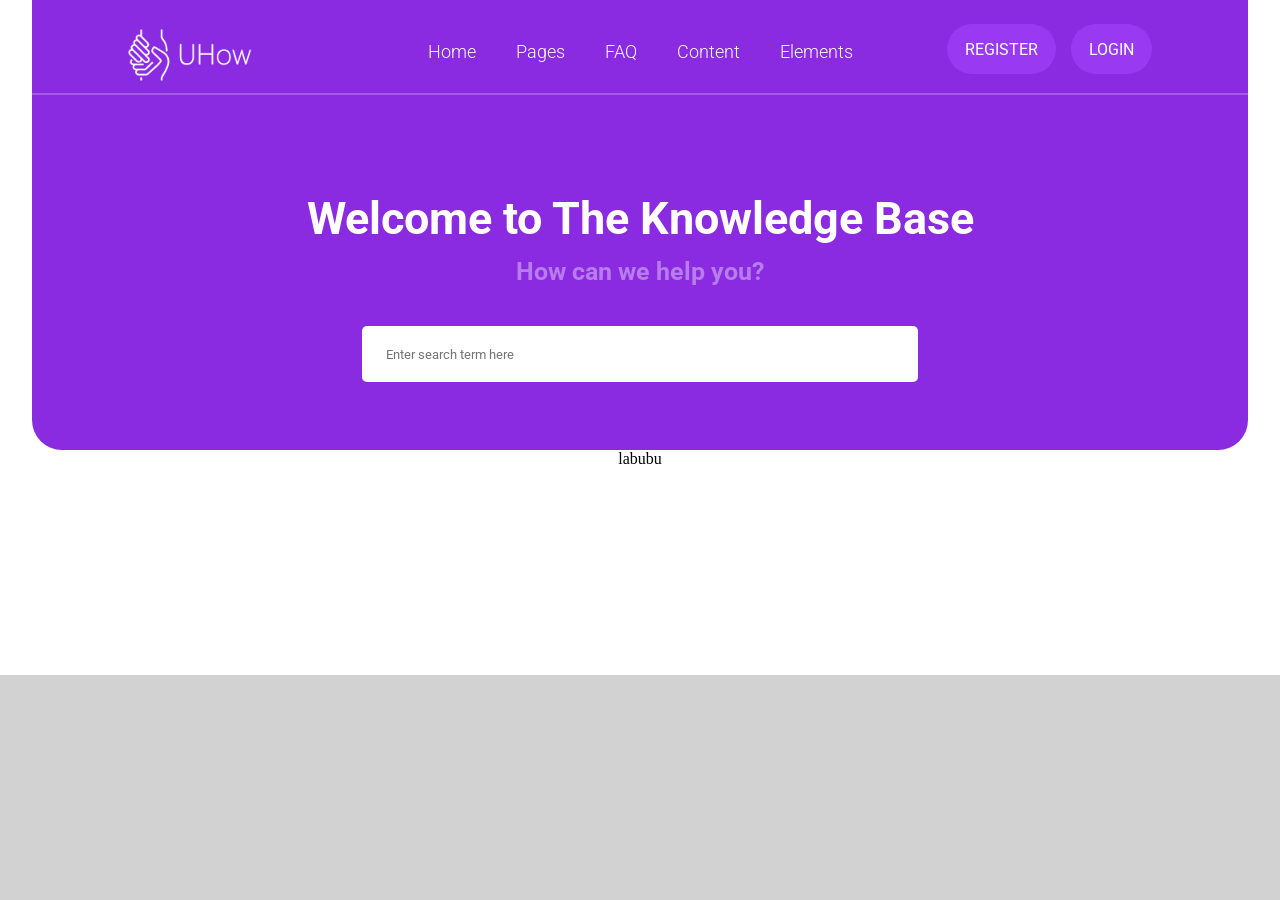
==== commit 25afceac: "almost done" ====
--- a/index.html
+++ b/index.html
@@ -11,22 +11,37 @@
 
 <body>
     <div class="container">
-      <div class="header">
-    <img src="./assets/logo.png" class="logo">
+        <div class="header">
+            <img src="./assets/logo.png" class="logo">
 
-    <div class="navbar">
-        <button class="navbutton">Home</button>
-        <button class="navbutton">Pages</button>
-        <button class="navbutton">FAQ</button>
-        <button class="navbutton">Content</button>
-        <button class="navbutton">Elements</button>
+            <div class="navbar">
+                <button class="navbutton">Home</button>
+                <button class="navbutton">Pages</button>
+                <button class="navbutton">FAQ</button>
+                <button class="navbutton">Content</button>
+                <button class="navbutton">Elements</button>
+                
+            </div>
+            <div class="auth-buttons">
+                <button class="auth-btn">REGISTER</button>
+                <button class="auth-btn">LOGIN</button>
+            </div>
+            <div class="welcome">
+                <h1 style="color:white; font-size:45px;">Welcome to The Knowledge Base</h1>
+                <h4 style="color:rgba(255, 255, 255, 0.385); font-size:25px; margin-top:1%;">How can we help you?</h4>
+                <input class="search" type="text" placeholder="Enter search term here">
+            </div>
+
+        </div>
+        <div class="content">
+            labubu
+        </div>
+
+        <div class="footer">
+            
+        </div>
     </div>
 
-    <div class="spacer"></div>
-</div>
-
-
-    </div>
 </body>
 <script src="script.js"> </script>
 
--- a/style.css
+++ b/style.css
@@ -6,33 +6,53 @@
     height: 100vh;
     width: 100vw;
     display: flex;
-    justify-content: center;
+    justify-content: flex-start; 
+    align-items: center;   
+    flex-direction: column;
 }
 
 .header {
-    background-color: blueviolet;
+    background-color: rgb(138, 43, 226);
     height: 50%;
     width: 95%;
     border-radius: 0 0 30px 30px;
-
     display: grid;
-    grid-template-columns: 1fr auto 1fr; 
-    padding: 0 20px;
+    grid-template-columns: 1fr auto 1fr;
+    grid-template-rows: auto auto 1fr; 
 }
 
 .logo {
     height: 80px;
     justify-self: start;
     margin-top: 15px;
+    margin-left: 25%;
 }
 
 .navbar {
+    grid-column: 3 / 0;
     display: flex;
-    gap: 30px;
-    align-items: center;
+    gap: 20px;
+    margin-top: 5%;
     justify-content: center;
     height: 20%;
+    position: relative;
+    z-index: 1;
+    margin-top:8%;
+
 }
+
+.navbar::after {
+    content: "";
+    display: block;
+    position:absolute;
+    grid-column: 1 / -1;  
+    width: 300%;
+    height: 2px;
+    margin-top: 13%;
+    background-color: rgba(255, 255, 255, 0.229); 
+}
+
+
 
 .spacer {
     justify-self: end;
@@ -42,8 +62,87 @@
     background-color: transparent;
     border: 0;
     color: white;
-    font-size: 22px;
+    font-size: 18px;
     font-family: 'Roboto', sans-serif;
     font-weight: 300;
     padding: 5px 10px;
+    z-index: 1;
 }
+
+
+.auth-buttons {
+    display: flex;
+    justify-content: end;
+    gap: 15px;
+    margin-top: 15px;
+    margin-right: 25%;
+    height: 10px;
+}
+
+.auth-btn {
+    background-color: rgba(164, 68, 253, 0.607);
+    color: white;
+    padding: 8px 16px;
+    font-size: 16px;
+    font-family: 'Roboto', sans-serif;
+    border-radius: 35px;
+    border-color: transparent;
+    transition: 0.3s ease;
+    height:50px;
+    margin-top:9px;
+}
+
+.auth-btn:hover {
+    background-color: white;
+    color: blueviolet;
+}
+
+.welcome { /*ai help*/
+    grid-column: 1 / -1;    
+    grid-row: 2;            
+    display: flex;
+    flex-direction: column;
+    align-items: center;    
+    justify-content: center;
+    text-align: center;
+    font-family: 'Roboto', sans-serif;
+    margin-top: 8%;
+    
+}
+
+
+h4{
+    margin:0px
+}
+h1{
+    margin:0px
+}
+
+.search{
+    height: 50px;
+    width: 45%;
+    border-radius: 5px;
+    border-color:transparent;
+    margin-top:40px;
+    text-indent:20px;
+    font-family: "Roboto",sans-serif;
+}
+
+.content{
+    height: auto;
+}
+
+.footer {
+    position: fixed;
+    bottom: 0;          
+    left: 50%;          
+    transform: translateX(-50%); 
+    width: 100%;       
+    height: 25%;
+    background-color: rgba(13, 6, 6, 0.179);
+
+    display: flex;
+    justify-content: center; 
+    align-items: center;     
+    flex-direction: column;
+}
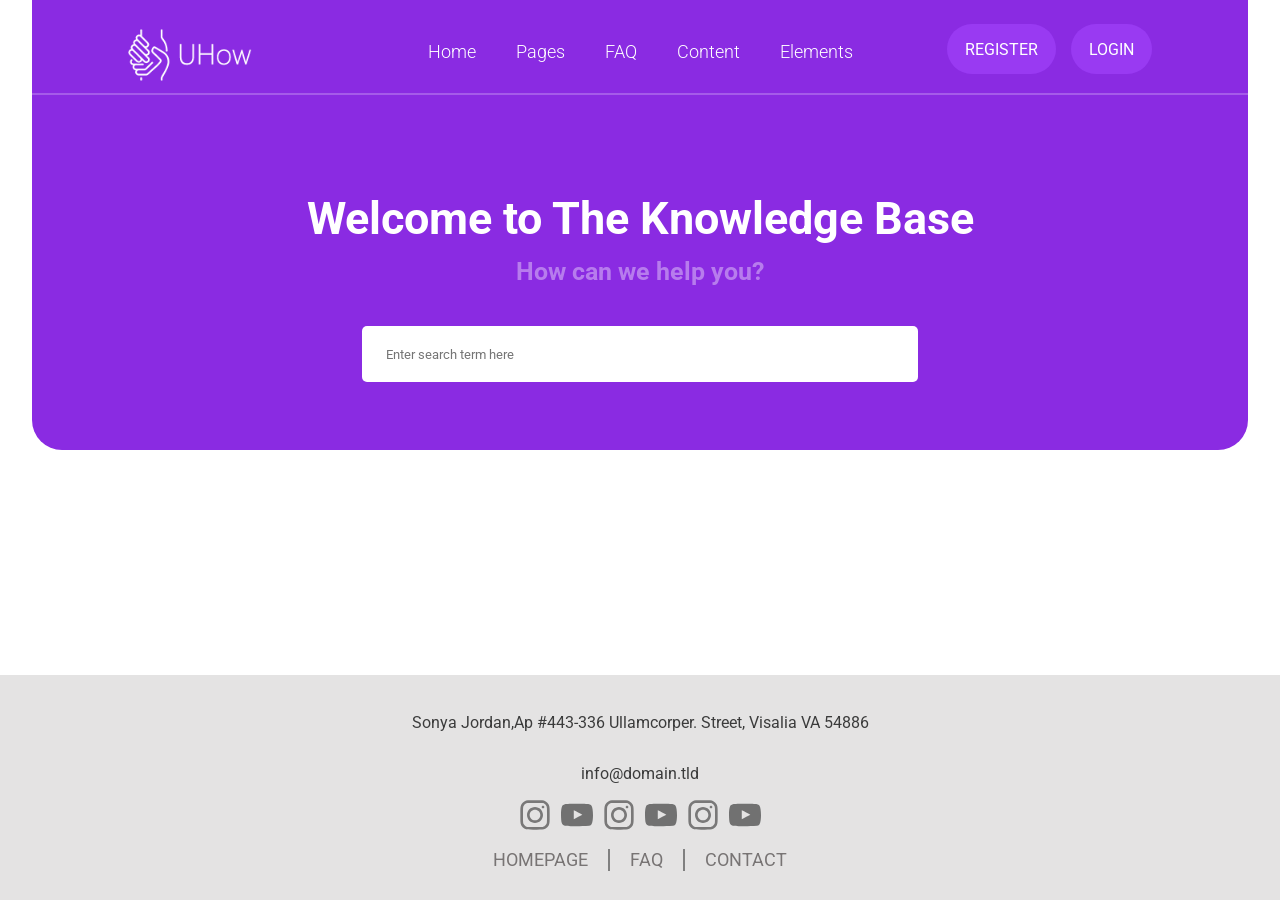
==== commit ad5883ac: "Final" ====
--- a/index.html
+++ b/index.html
@@ -15,31 +15,57 @@
             <img src="./assets/logo.png" class="logo">
 
             <div class="navbar">
-                <button class="navbutton">Home</button>
+                <button class="navbutton has-dropdown">Home</button>
+                <div class="dropdown">
+                    <a href="#">Home 1</a>
+                    <a href="#">Home 2</a>
+                    <a href="#">Home 3</a>
+                </div>
                 <button class="navbutton">Pages</button>
                 <button class="navbutton">FAQ</button>
                 <button class="navbutton">Content</button>
                 <button class="navbutton">Elements</button>
-                
+
             </div>
             <div class="auth-buttons">
                 <button class="auth-btn">REGISTER</button>
                 <button class="auth-btn">LOGIN</button>
+
             </div>
             <div class="welcome">
                 <h1 style="color:white; font-size:45px;">Welcome to The Knowledge Base</h1>
                 <h4 style="color:rgba(255, 255, 255, 0.385); font-size:25px; margin-top:1%;">How can we help you?</h4>
+
                 <input class="search" type="text" placeholder="Enter search term here">
             </div>
 
         </div>
         <div class="content">
-            labubu
+
         </div>
 
         <div class="footer">
-            
+            <p class="footertext">Sonya Jordan,Ap #443-336 Ullamcorper. Street, Visalia VA 54886</p>
+            <p class="footertext">info@domain.tld</p>
+            <div class="social">
+                <img style="height:32px;opacity:0.5;" src="./assets/instagram.svg">
+                <img style="height:32px;opacity:0.5" src="./assets/youtube.svg">
+                <img style="height:32px;opacity:0.5;" src="./assets/instagram.svg">
+                <img style="height:32px;opacity:0.5" src="./assets/youtube.svg">
+                <img style="height:32px;opacity:0.5;" src="./assets/instagram.svg">
+                <img style="height:32px;opacity:0.5" src="./assets/youtube.svg">
+            </div>
+            <div class="footernav">
+
+                <button class="navbutton" style="color: rgba(13, 6, 6, 0.505);font-weight:400;">HOMEPAGE</button>
+                <hr style="color:gray; border-style:solid; border-color:gray;">
+                <button class="navbutton" style="color: rgba(13, 6, 6, 0.505);font-weight:400;">FAQ</button>
+                <hr style="color:gray; border-style:solid; border-color:gray; height:20px">
+                <button class="navbutton" style="color: rgba(13, 6, 6, 0.505);font-weight:400;">CONTACT</button>
+
+            </div>
         </div>
+
     </div>
 
 </body>
--- a/style.css
+++ b/style.css
@@ -67,6 +67,46 @@
     font-weight: 300;
     padding: 5px 10px;
     z-index: 1;
+    position:relative;
+    cursor:pointer;
+    
+}
+
+.dropdown {
+    display: none;
+    position: absolute;
+    top: 100%;   
+    margin-top: 10px;          
+    left: 0;                 
+    transform: translateY(5px);
+    background-color: rgb(255, 255, 255);
+    padding: 10px 0;
+    min-width: 160px;
+    text-align: center;
+    
+    z-index: 999;
+}
+
+
+.dropdown a {
+    display: block;
+    padding: 10px;
+    color: black;
+    font-family: "Roboto", sans-serif;
+    text-decoration: none;
+}
+
+.dropdown a:hover {
+    background-color: rgba(255, 255, 255, 0.2);
+}
+
+.navbar {
+    position: relative;  
+}
+
+.has-dropdown:hover + .dropdown,
+.dropdown:hover {
+    display: block;
 }
 
 
@@ -90,6 +130,8 @@
     transition: 0.3s ease;
     height:50px;
     margin-top:9px;
+        cursor: pointer;
+
 }
 
 .auth-btn:hover {
@@ -139,10 +181,30 @@
     transform: translateX(-50%); 
     width: 100%;       
     height: 25%;
-    background-color: rgba(13, 6, 6, 0.179);
+    background-color: rgba(13, 6, 6, 0.109);
 
     display: flex;
     justify-content: center; 
     align-items: center;     
     flex-direction: column;
 }
+
+
+.footertext{
+    color:rgba(0, 0, 0, 0.743);
+    font-family: "Roboto", sans-serif;
+
+}
+
+.social{
+    display:flex;
+    flex-direction: row;
+    gap: 10px;
+}
+
+.footernav{
+    display:flex;
+    flex-direction: row;
+    gap:10px;
+    margin-top:10px;
+}
